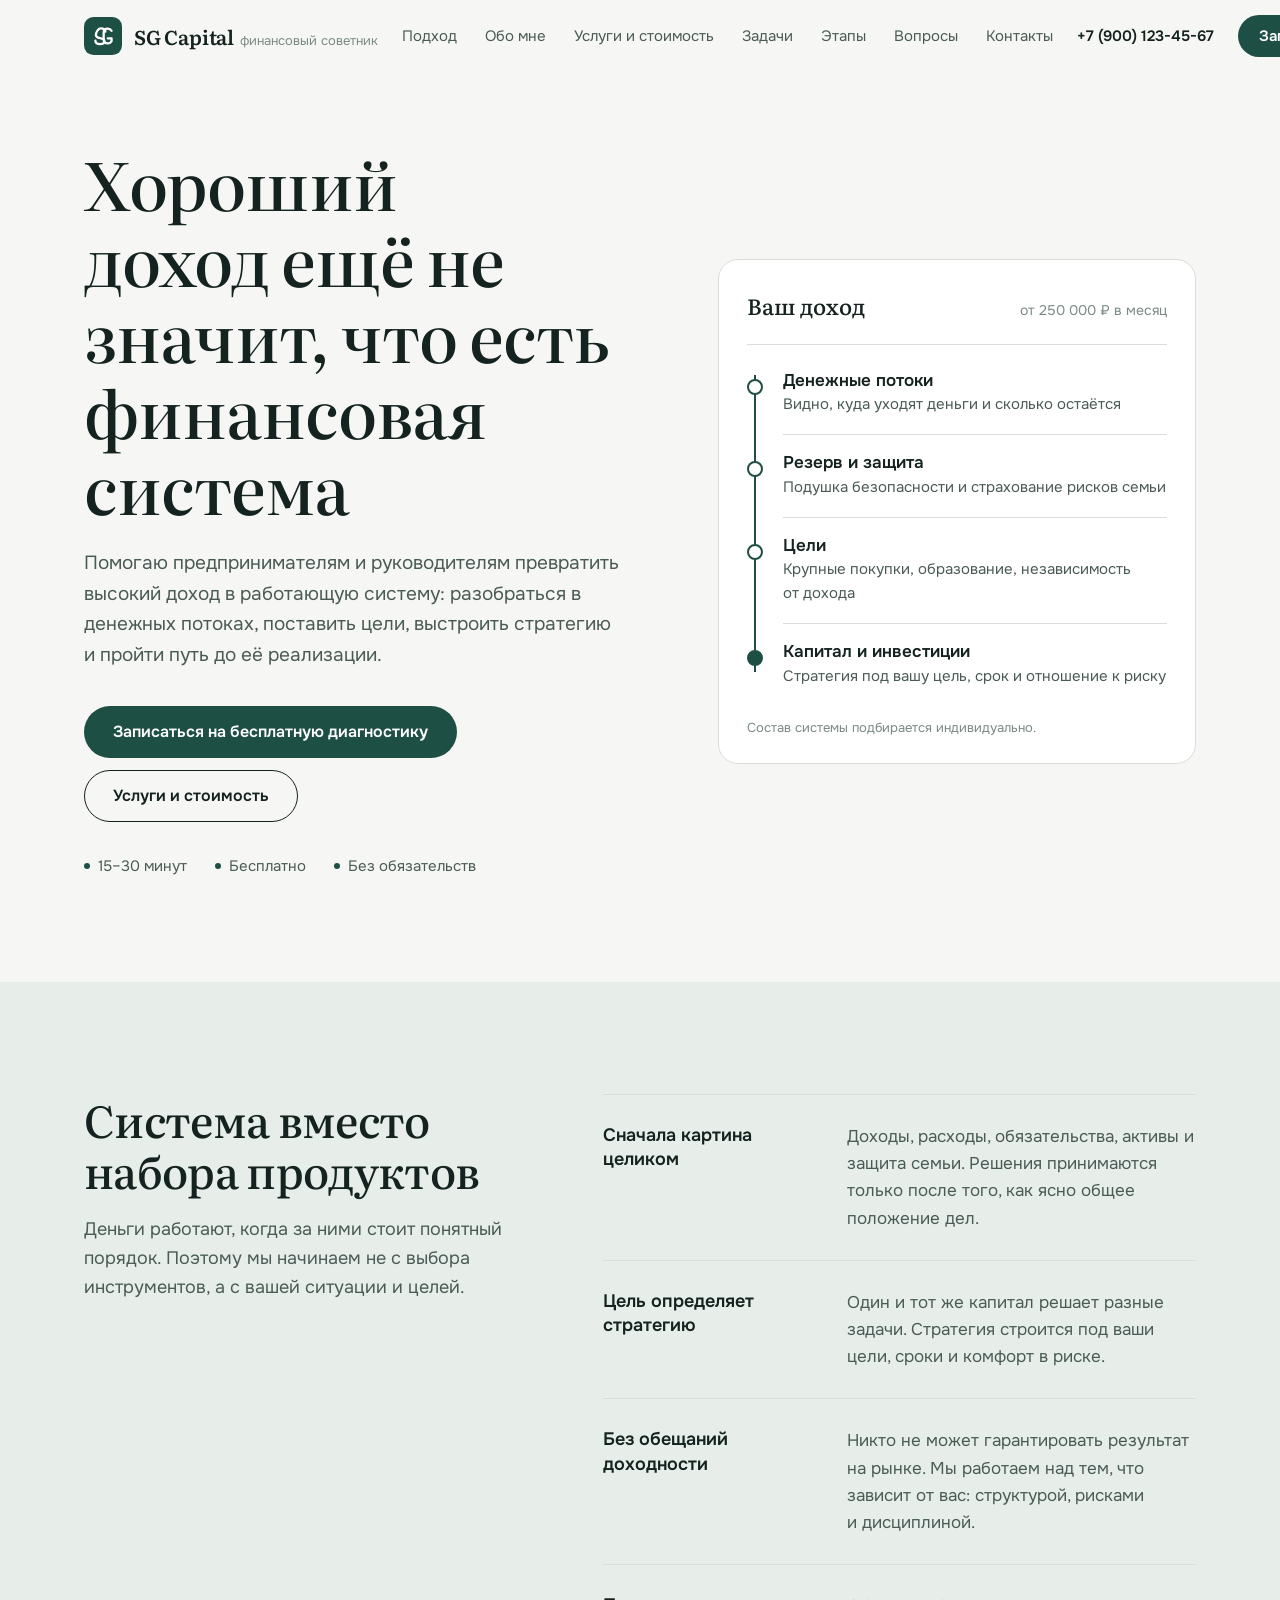
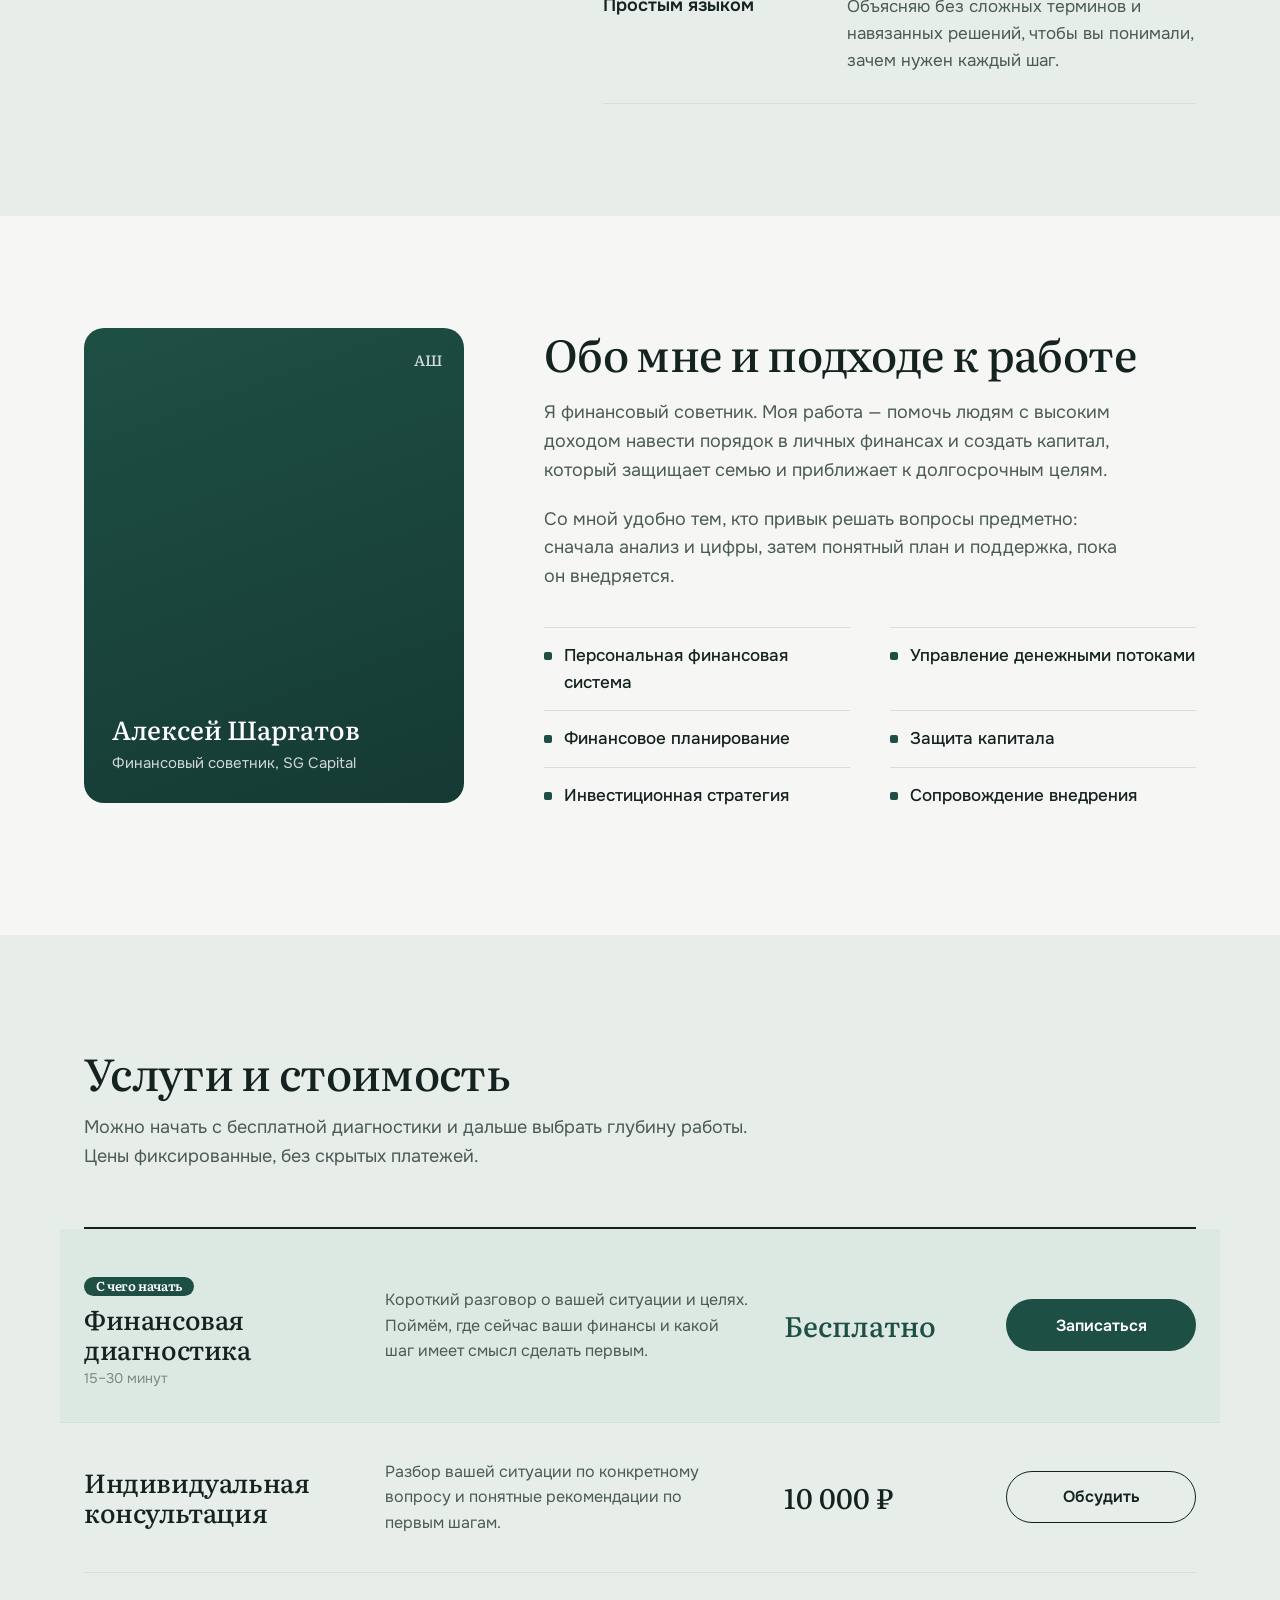
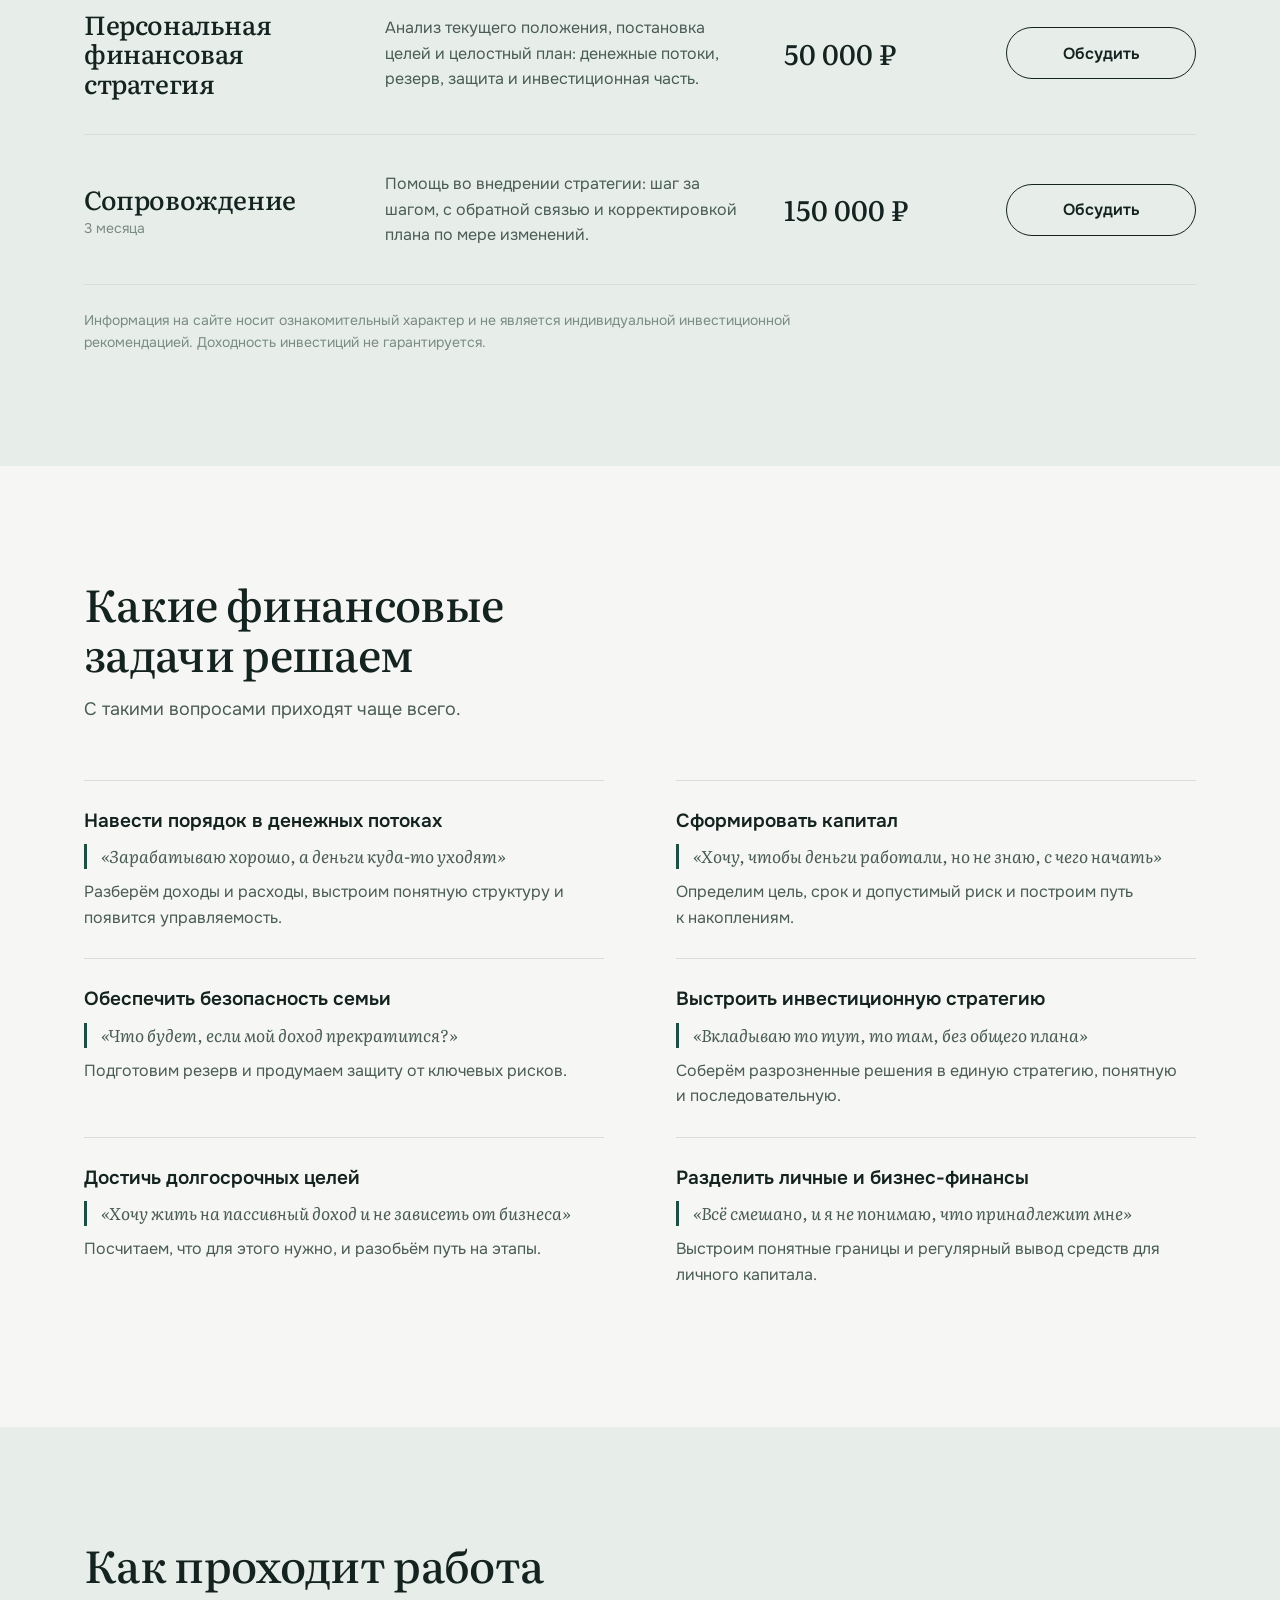
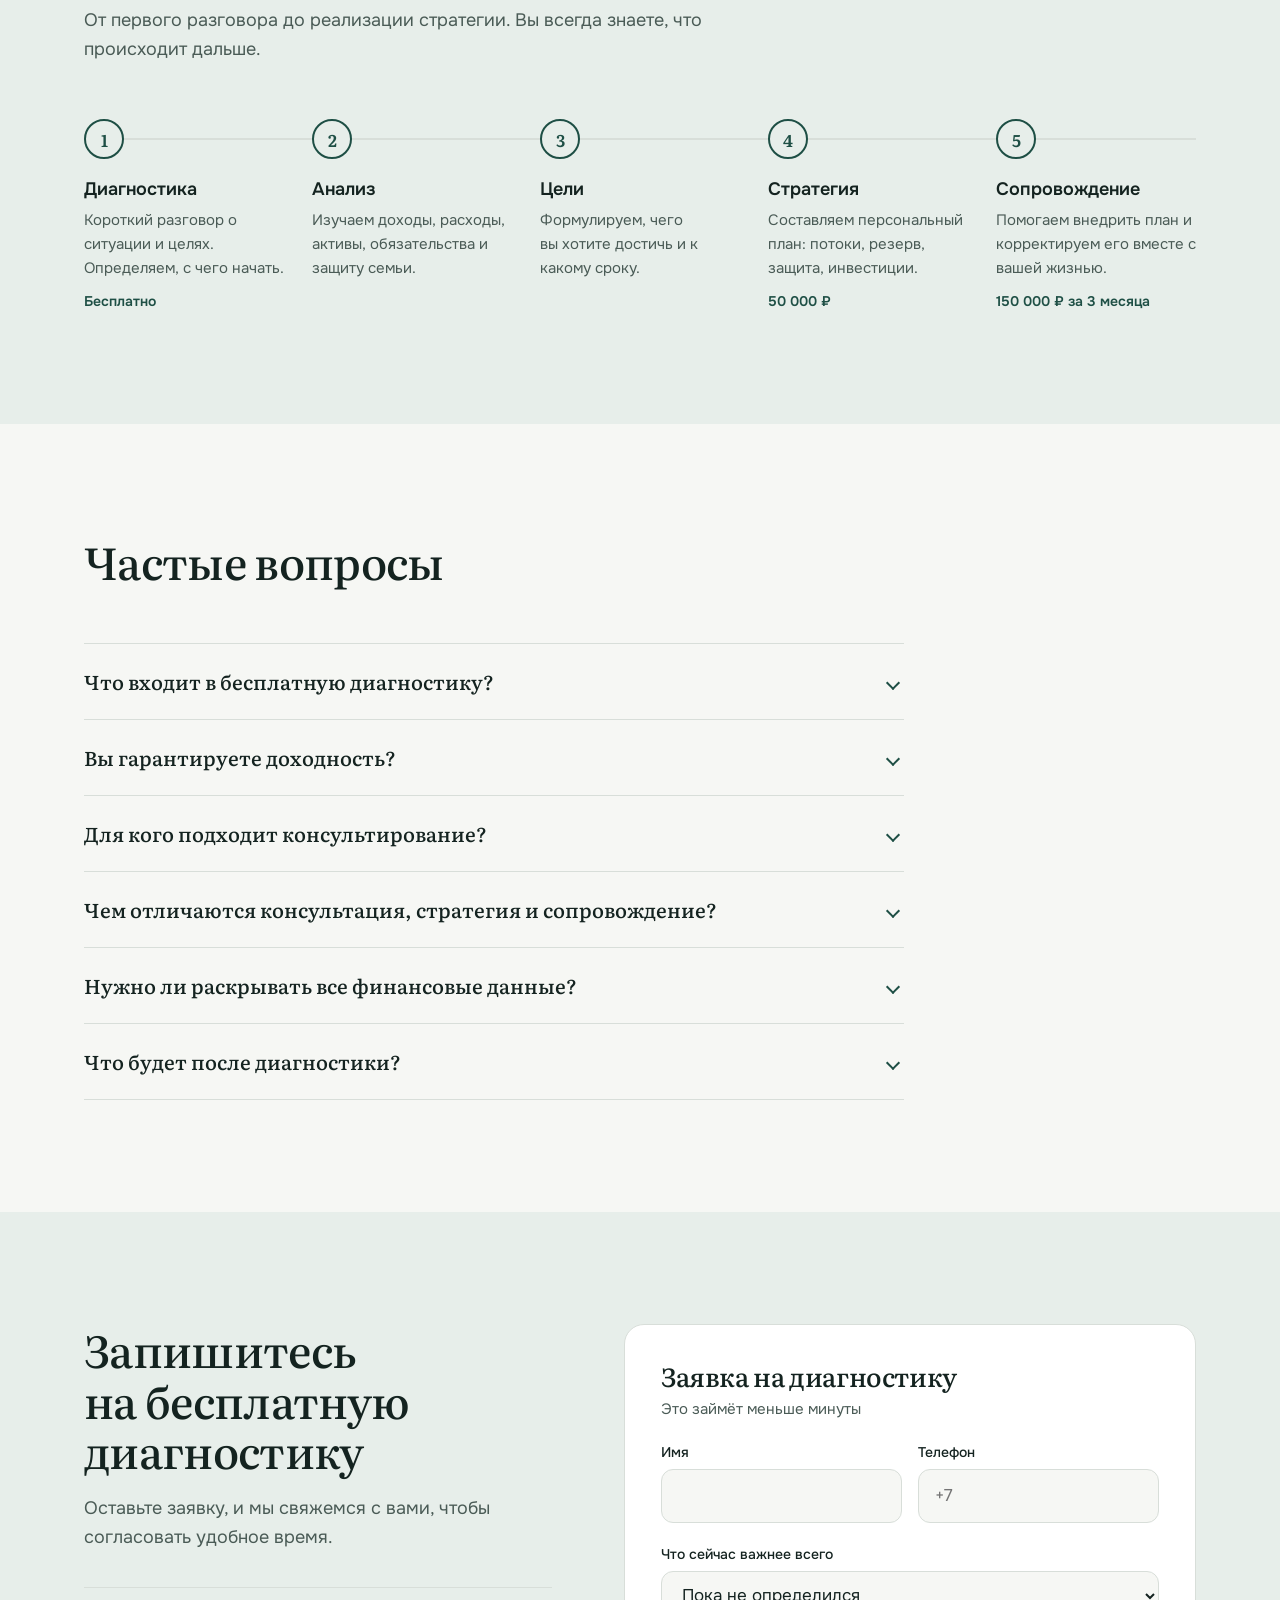
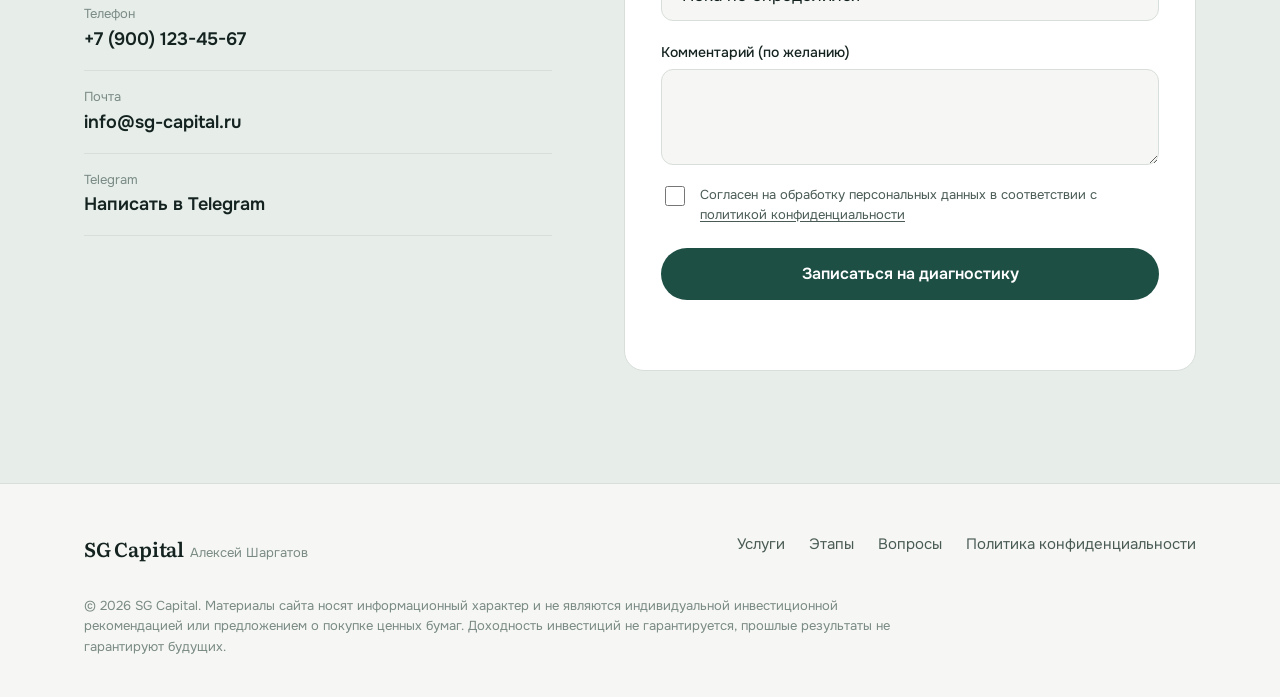
==== index.html @ 1134ca6b "init: landing for SG Capital" ====
<!DOCTYPE html>
<html lang="ru">
<head>
<meta charset="UTF-8">
<meta name="viewport" content="width=device-width, initial-scale=1.0">
<title>Финансовый советник Алексей Шаргатов — SG Capital: личная финансовая система и стратегия</title>
<meta name="description" content="Персональное финансовое консультирование для предпринимателей и руководителей: финансовое планирование, управление денежными потоками, защита и формирование капитала. Бесплатная диагностика 15–30 минут.">
<link rel="canonical" href="https://murzzsite.github.io/sg-capital/">
<meta name="theme-color" content="#F6F7F4">
<meta property="og:type" content="website">
<meta property="og:locale" content="ru_RU">
<meta property="og:title" content="SG Capital — персональное финансовое консультирование">
<meta property="og:description" content="Превращаем высокий доход в работающую финансовую систему: анализ, цели, персональная стратегия и сопровождение.">
<meta property="og:url" content="https://murzzsite.github.io/sg-capital/">
<link rel="icon" href="data:image/svg+xml,%3Csvg xmlns='http://www.w3.org/2000/svg' viewBox='0 0 40 40'%3E%3Crect width='40' height='40' rx='10' fill='%231E4F45'/%3E%3Cpath d='M12 25c0 2 2 3.5 5 3.5s4.5-1.2 4.5-3-1.8-2.6-4.5-3.2-4.5-1.4-4.5-3.4S14.5 12 17.500 12 22.500 13.500 22.500 15.500' fill='none' stroke='%23fff' stroke-width='2.400' stroke-linecap='round'/%3E%3Cpath d='M29 14.500c-.8-1.500-2.200-2.300-4-2.300-2.700 0-4.300 2-4.300 4.600v6.400c0 2.600 1.600 4.600 4.300 4.600 1.800 0 3.200-.8 4-2.300v-3h-4' fill='none' stroke='%23fff' stroke-width='2.400' stroke-linecap='round' stroke-linejoin='round'/%3E%3C/svg%3E">
<!-- Верификация поисковиков (вставить после получения кодов):
<meta name="yandex-verification" content="КОД">
<meta name="google-site-verification" content="КОД">
-->
<link rel="preconnect" href="https://fonts.googleapis.com">
<link rel="preconnect" href="https://fonts.gstatic.com" crossorigin>
<link href="https://fonts.googleapis.com/css2?family=Literata:ital,opsz,wght@0,7..72,400;0,7..72,500;0,7..72,600;1,7..72,400&family=Onest:wght@400;500;600&display=swap" rel="stylesheet">
<link rel="stylesheet" href="styles.css">

<script type="application/ld+json">
{
  "@context": "https://schema.org",
  "@type": "ProfessionalService",
  "name": "SG Capital",
  "description": "Персональное финансовое консультирование: финансовое планирование, управление денежными потоками, защита и формирование капитала.",
  "url": "https://murzzsite.github.io/sg-capital/",
  "areaServed": "RU",
  "founder": { "@type": "Person", "name": "Алексей Шаргатов", "jobTitle": "Финансовый советник" },
  "makesOffer": [
    { "@type": "Offer", "name": "Бесплатная финансовая диагностика", "price": "0", "priceCurrency": "RUB" },
    { "@type": "Offer", "name": "Индивидуальная консультация", "price": "10000", "priceCurrency": "RUB" },
    { "@type": "Offer", "name": "Персональная финансовая стратегия", "price": "50000", "priceCurrency": "RUB" },
    { "@type": "Offer", "name": "Сопровождение на 3 месяца", "price": "150000", "priceCurrency": "RUB" }
  ]
}
</script>
<script type="application/ld+json">
{
  "@context": "https://schema.org",
  "@type": "FAQPage",
  "mainEntity": [
    { "@type": "Question", "name": "Что входит в бесплатную диагностику?", "acceptedAnswer": { "@type": "Answer", "text": "Короткий разговор на 15–30 минут: мы смотрим, как устроены ваши доходы, расходы и цели, и определяем, с чего стоит начать. Это ни к чему не обязывает." } },
    { "@type": "Question", "name": "Вы гарантируете доходность?", "acceptedAnswer": { "@type": "Answer", "text": "Нет. Никто не вправе гарантировать доходность инвестиций. Мы работаем над структурой, рисками и дисциплиной, а решения о вложениях вы принимаете сами." } },
    { "@type": "Question", "name": "Для кого подходит консультирование?", "acceptedAnswer": { "@type": "Answer", "text": "Для предпринимателей, руководителей и специалистов с доходом от 250 000 рублей в месяц, которые хотят систематизировать финансы и сформировать капитал." } },
    { "@type": "Question", "name": "Чем отличаются консультация, стратегия и сопровождение?", "acceptedAnswer": { "@type": "Answer", "text": "Консультация (10 000 ₽) разбирает вашу ситуацию и даёт первые шаги. Стратегия (50 000 ₽) — это целостный персональный план. Сопровождение на 3 месяца (150 000 ₽) помогает внедрить план и корректировать его." } },
    { "@type": "Question", "name": "Нужно ли раскрывать все финансовые данные?", "acceptedAnswer": { "@type": "Answer", "text": "На диагностике достаточно общей картины. Подробные цифры понадобятся при работе над стратегией, и вы сами решаете, чем делиться." } },
    { "@type": "Question", "name": "Что будет после диагностики?", "acceptedAnswer": { "@type": "Answer", "text": "Вы получите понимание, где сейчас ваши финансы и что имеет смысл делать дальше. Если вам нужна более глубокая работа, предложим подходящий формат: консультацию, стратегию или сопровождение." } }
  ]
}
</script>

<!-- АНАЛИТИКА: подключить после получения ID счётчиков.
Яндекс Метрика: вставить код счётчика сюда и задать window.YM_ID = <номер счётчика>; цель «lead_form».
Google Analytics (GA4): вставить gtag.js с идентификатором G-XXXXXXX.
-->
</head>
<body>

<header class="header" id="header">
  <div class="wrap header__inner">
    <a href="#top" class="logo" aria-label="SG Capital — на главную">
      <svg class="logo__mark" viewBox="0 0 40 40" aria-hidden="true">
        <rect width="40" height="40" rx="10" fill="#1E4F45"/>
        <path d="M12 25c0 2 2 3.500 5 3.500s4.500-1.200 4.500-3-1.800-2.600-4.500-3.200-4.500-1.400-4.500-3.400S14.500 12 17.500 12 22.500 13.500 22.500 15.500" fill="none" stroke="#fff" stroke-width="2.400" stroke-linecap="round"/>
        <path d="M29 14.500c-.8-1.500-2.200-2.300-4-2.300-2.700 0-4.300 2-4.300 4.600v6.400c0 2.600 1.600 4.600 4.300 4.600 1.800 0 3.200-.8 4-2.300v-3h-4" fill="none" stroke="#fff" stroke-width="2.400" stroke-linecap="round" stroke-linejoin="round"/>
      </svg>
      <span class="logo__text">SG Capital<small>финансовый советник</small></span>
    </a>
    <nav class="nav" id="nav" aria-label="Основная навигация">
      <a href="#approach">Подход</a>
      <a href="#about">Обо мне</a>
      <a href="#services">Услуги и стоимость</a>
      <a href="#tasks">Задачи</a>
      <a href="#process">Этапы</a>
      <a href="#faq">Вопросы</a>
      <a href="#contact">Контакты</a>
    </nav>
    <a href="tel:+79001234567" class="header__phone">+7 (900) 123-45-67</a>
    <a href="#contact" class="btn btn--primary btn--sm">Записаться</a>
    <button class="burger" id="burger" aria-label="Открыть меню" aria-expanded="false" aria-controls="nav"><span></span></button>
  </div>
</header>

<main id="top">

<!-- HERO -->
<section class="hero">
  <div class="wrap hero__grid">
    <div>
      <h1>Хороший доход ещё не значит, что есть финансовая система</h1>
      <p class="hero__lead">Помогаю предпринимателям и руководителям превратить высокий доход в работающую систему: разобраться в денежных потоках, поставить цели, выстроить стратегию и пройти путь до её реализации.</p>
      <div class="hero__cta">
        <a href="#contact" class="btn btn--primary">Записаться на бесплатную диагностику</a>
        <a href="#services" class="btn btn--ghost">Услуги и стоимость</a>
      </div>
      <ul class="hero__facts">
        <li>15–30 минут</li>
        <li>Бесплатно</li>
        <li>Без обязательств</li>
      </ul>
    </div>

    <aside class="flow" aria-label="Схема персональной финансовой системы">
      <div class="flow__top"><strong>Ваш доход</strong><span>от 250 000 ₽ в месяц</span></div>
      <ol class="flow__list">
        <li class="flow__item"><h3>Денежные потоки</h3><p>Видно, куда уходят деньги и сколько остаётся</p></li>
        <li class="flow__item"><h3>Резерв и защита</h3><p>Подушка безопасности и страхование рисков семьи</p></li>
        <li class="flow__item"><h3>Цели</h3><p>Крупные покупки, образование, независимость от дохода</p></li>
        <li class="flow__item"><h3>Капитал и инвестиции</h3><p>Стратегия под вашу цель, срок и отношение к риску</p></li>
      </ol>
      <p class="flow__note">Состав системы подбирается индивидуально.</p>
    </aside>
  </div>
</section>

<!-- APPROACH -->
<section class="section section--tint" id="approach">
  <div class="wrap principles">
    <div class="principles__lead">
      <h2>Система вместо набора продуктов</h2>
      <p>Деньги работают, когда за ними стоит понятный порядок. Поэтому мы начинаем не с выбора инструментов, а с вашей ситуации и целей.</p>
    </div>
    <ul class="rules">
      <li><h3>Сначала картина целиком</h3><p>Доходы, расходы, обязательства, активы и защита семьи. Решения принимаются только после того, как ясно общее положение дел.</p></li>
      <li><h3>Цель определяет стратегию</h3><p>Один и тот же капитал решает разные задачи. Стратегия строится под ваши цели, сроки и комфорт в риске.</p></li>
      <li><h3>Без обещаний доходности</h3><p>Никто не может гарантировать результат на рынке. Мы работаем над тем, что зависит от вас: структурой, рисками и дисциплиной.</p></li>
      <li><h3>Простым языком</h3><p>Объясняю без сложных терминов и навязанных решений, чтобы вы понимали, зачем нужен каждый шаг.</p></li>
    </ul>
  </div>
</section>

<!-- ABOUT -->
<section class="section" id="about">
  <div class="wrap about">
    <div class="portrait" role="img" aria-label="Алексей Шаргатов, финансовый советник">
      <span class="portrait__mono" aria-hidden="true">АШ</span>
      <strong>Алексей Шаргатов</strong>
      <span>Финансовый советник, SG Capital</span>
    </div>
    <div class="about__body">
      <h2>Обо мне и подходе к работе</h2>
      <p>Я финансовый советник. Моя работа — помочь людям с высоким доходом навести порядок в личных финансах и создать капитал, который защищает семью и приближает к долгосрочным целям.</p>
      <p>Со мной удобно тем, кто привык решать вопросы предметно: сначала анализ и цифры, затем понятный план и поддержка, пока он внедряется.</p>
      <ul class="about__areas">
        <li>Персональная финансовая система</li>
        <li>Управление денежными потоками</li>
        <li>Финансовое планирование</li>
        <li>Защита капитала</li>
        <li>Инвестиционная стратегия</li>
        <li>Сопровождение внедрения</li>
      </ul>
    </div>
  </div>
</section>

<!-- SERVICES -->
<section class="section section--tint" id="services">
  <div class="wrap">
    <div class="section__head">
      <h2>Услуги и стоимость</h2>
      <p>Можно начать с бесплатной диагностики и дальше выбрать глубину работы. Цены фиксированные, без скрытых платежей.</p>
    </div>
    <div class="price">
      <article class="price__row price__row--lead">
        <h3><span class="price__badge">С чего начать</span><br>Финансовая диагностика<small>15–30 минут</small></h3>
        <p>Короткий разговор о вашей ситуации и целях. Поймём, где сейчас ваши финансы и какой шаг имеет смысл сделать первым.</p>
        <div class="price__sum price__sum--free">Бесплатно</div>
        <a href="#contact" class="btn btn--primary">Записаться</a>
      </article>
      <article class="price__row">
        <h3>Индивидуальная консультация</h3>
        <p>Разбор вашей ситуации по конкретному вопросу и понятные рекомендации по первым шагам.</p>
        <div class="price__sum">10 000 ₽</div>
        <a href="#contact" class="btn btn--ghost">Обсудить</a>
      </article>
      <article class="price__row">
        <h3>Персональная финансовая стратегия</h3>
        <p>Анализ текущего положения, постановка целей и целостный план: денежные потоки, резерв, защита и инвестиционная часть.</p>
        <div class="price__sum">50 000 ₽</div>
        <a href="#contact" class="btn btn--ghost">Обсудить</a>
      </article>
      <article class="price__row">
        <h3>Сопровождение<small>3 месяца</small></h3>
        <p>Помощь во внедрении стратегии: шаг за шагом, с обратной связью и корректировкой плана по мере изменений.</p>
        <div class="price__sum">150 000 ₽</div>
        <a href="#contact" class="btn btn--ghost">Обсудить</a>
      </article>
    </div>
    <p class="price__note">Информация на сайте носит ознакомительный характер и не является индивидуальной инвестиционной рекомендацией. Доходность инвестиций не гарантируется.</p>
  </div>
</section>

<!-- TASKS -->
<section class="section" id="tasks">
  <div class="wrap">
    <div class="section__head">
      <h2>Какие финансовые задачи решаем</h2>
      <p>С такими вопросами приходят чаще всего.</p>
    </div>
    <div class="tasks">
      <article class="task">
        <h3>Навести порядок в денежных потоках</h3>
        <blockquote>«Зарабатываю хорошо, а деньги куда-то уходят»</blockquote>
        <p>Разберём доходы и расходы, выстроим понятную структуру и появится управляемость.</p>
      </article>
      <article class="task">
        <h3>Сформировать капитал</h3>
        <blockquote>«Хочу, чтобы деньги работали, но не знаю, с чего начать»</blockquote>
        <p>Определим цель, срок и допустимый риск и построим путь к накоплениям.</p>
      </article>
      <article class="task">
        <h3>Обеспечить безопасность семьи</h3>
        <blockquote>«Что будет, если мой доход прекратится?»</blockquote>
        <p>Подготовим резерв и продумаем защиту от ключевых рисков.</p>
      </article>
      <article class="task">
        <h3>Выстроить инвестиционную стратегию</h3>
        <blockquote>«Вкладываю то тут, то там, без общего плана»</blockquote>
        <p>Соберём разрозненные решения в единую стратегию, понятную и последовательную.</p>
      </article>
      <article class="task">
        <h3>Достичь долгосрочных целей</h3>
        <blockquote>«Хочу жить на пассивный доход и не зависеть от бизнеса»</blockquote>
        <p>Посчитаем, что для этого нужно, и разобьём путь на этапы.</p>
      </article>
      <article class="task">
        <h3>Разделить личные и бизнес-финансы</h3>
        <blockquote>«Всё смешано, и я не понимаю, что принадлежит мне»</blockquote>
        <p>Выстроим понятные границы и регулярный вывод средств для личного капитала.</p>
      </article>
    </div>
  </div>
</section>

<!-- PROCESS -->
<section class="section section--tint" id="process">
  <div class="wrap">
    <div class="section__head">
      <h2>Как проходит работа</h2>
      <p>От первого разговора до реализации стратегии. Вы всегда знаете, что происходит дальше.</p>
    </div>
    <ol class="steps">
      <li class="step"><h3>Диагностика</h3><p>Короткий разговор о ситуации и целях. Определяем, с чего начать.</p><em>Бесплатно</em></li>
      <li class="step"><h3>Анализ</h3><p>Изучаем доходы, расходы, активы, обязательства и защиту семьи.</p></li>
      <li class="step"><h3>Цели</h3><p>Формулируем, чего вы хотите достичь и к какому сроку.</p></li>
      <li class="step"><h3>Стратегия</h3><p>Составляем персональный план: потоки, резерв, защита, инвестиции.</p><em>50 000 ₽</em></li>
      <li class="step"><h3>Сопровождение</h3><p>Помогаем внедрить план и корректируем его вместе с вашей жизнью.</p><em>150 000 ₽ за 3 месяца</em></li>
    </ol>
  </div>
</section>

<!-- FAQ -->
<section class="section" id="faq">
  <div class="wrap">
    <div class="section__head"><h2>Частые вопросы</h2></div>
    <div class="faq">
      <details>
        <summary>Что входит в бесплатную диагностику?</summary>
        <p>Короткий разговор на 15–30 минут: мы смотрим, как устроены ваши доходы, расходы и цели, и определяем, с чего стоит начать. Это ни к чему не обязывает.</p>
      </details>
      <details>
        <summary>Вы гарантируете доходность?</summary>
        <p>Нет. Никто не вправе гарантировать доходность инвестиций. Мы работаем над структурой, рисками и дисциплиной, а решения о вложениях вы принимаете сами.</p>
      </details>
      <details>
        <summary>Для кого подходит консультирование?</summary>
        <p>Для предпринимателей, руководителей и специалистов с доходом от 250 000 рублей в месяц, которые хотят систематизировать финансы и сформировать капитал.</p>
      </details>
      <details>
        <summary>Чем отличаются консультация, стратегия и сопровождение?</summary>
        <p>Консультация (10 000 ₽) разбирает вашу ситуацию и даёт первые шаги. Стратегия (50 000 ₽) — целостный персональный план. Сопровождение на 3 месяца (150 000 ₽) помогает внедрить план и корректировать его.</p>
      </details>
      <details>
        <summary>Нужно ли раскрывать все финансовые данные?</summary>
        <p>На диагностике достаточно общей картины. Подробные цифры понадобятся при работе над стратегией, и вы сами решаете, чем делиться.</p>
      </details>
      <details>
        <summary>Что будет после диагностики?</summary>
        <p>Вы получите понимание, где сейчас ваши финансы и что имеет смысл делать дальше. Если вам нужна более глубокая работа, предложим подходящий формат: консультацию, стратегию или сопровождение.</p>
      </details>
    </div>
  </div>
</section>

<!-- CONTACT -->
<section class="section section--tint" id="contact">
  <div class="wrap contact">
    <div class="contact__info">
      <h2>Запишитесь на бесплатную диагностику</h2>
      <p>Оставьте заявку, и мы свяжемся с вами, чтобы согласовать удобное время.</p>
      <ul class="contact__list">
        <li><small>Телефон</small><a href="tel:+79001234567">+7 (900) 123-45-67</a></li>
        <li><small>Почта</small><a href="mailto:info@sg-capital.ru">info@sg-capital.ru</a></li>
        <li><small>Telegram</small><a href="https://t.me/" target="_blank" rel="noopener">Написать в Telegram</a></li>
      </ul>
    </div>

    <form class="form" id="leadForm" novalidate>
      <h3>Заявка на диагностику</h3>
      <p class="form__sub">Это займёт меньше минуты</p>
      <div class="field-row">
        <div class="field"><label for="f-name">Имя</label><input id="f-name" name="name" type="text" autocomplete="name" required></div>
        <div class="field"><label for="f-phone">Телефон</label><input id="f-phone" name="phone" type="tel" autocomplete="tel" inputmode="tel" placeholder="+7" required></div>
      </div>
      <div class="field">
        <label for="f-topic">Что сейчас важнее всего</label>
        <select id="f-topic" name="topic">
          <option value="Не определился">Пока не определился</option>
          <option value="Навести порядок в денежных потоках">Навести порядок в денежных потоках</option>
          <option value="Сформировать капитал">Сформировать капитал</option>
          <option value="Защита семьи и капитала">Защитить семью и капитал</option>
          <option value="Инвестиционная стратегия">Инвестиционная стратегия</option>
          <option value="Другое">Другое</option>
        </select>
      </div>
      <div class="field"><label for="f-comment">Комментарий (по желанию)</label><textarea id="f-comment" name="comment"></textarea></div>
      <input type="text" name="_gotcha" style="display:none" tabindex="-1" autocomplete="off">
      <label class="consent"><input type="checkbox" name="consent" required><span>Согласен на обработку персональных данных в соответствии с <a href="privacy.html">политикой конфиденциальности</a></span></label>
      <button type="submit" class="btn btn--primary">Записаться на диагностику</button>
      <p id="formStatus" role="status" aria-live="polite" style="margin-top:14px;font-size:14px;color:var(--soft);min-height:20px"></p>
    </form>
  </div>
</section>

</main>

<footer class="footer">
  <div class="wrap">
    <div class="footer__top">
      <a href="#top" class="logo"><span class="logo__text">SG Capital<small>Алексей Шаргатов</small></span></a>
      <nav class="footer__links" aria-label="Нижняя навигация">
        <a href="#services">Услуги</a>
        <a href="#process">Этапы</a>
        <a href="#faq">Вопросы</a>
        <a href="privacy.html">Политика конфиденциальности</a>
      </nav>
    </div>
    <p class="footer__legal">© <span id="year">2026</span> SG Capital. Материалы сайта носят информационный характер и не являются индивидуальной инвестиционной рекомендацией или предложением о покупке ценных бумаг. Доходность инвестиций не гарантируется, прошлые результаты не гарантируют будущих.</p>
  </div>
</footer>

<div class="cta-bar"><a href="#contact" class="btn btn--primary">Записаться на диагностику</a></div>

<script src="script.js"></script>
</body>
</html>
---- styles.css ----
:root {
  --paper: #F6F7F4;
  --card: #FFFFFF;
  --mist: #E7EEEA;
  --ink: #142320;
  --soft: #4A5B56;
  --faint: #7A8A85;
  --line: #D8DED9;
  --accent: #1E4F45;
  --accent-dark: #153A33;
  --accent-tint: #DCE9E3;
  --font-head: 'Literata', Georgia, serif;
  --font-body: 'Onest', system-ui, -apple-system, 'Segoe UI', sans-serif;
  --wrap: 1160px;
}

*, *::before, *::after { box-sizing: border-box; }
html { scroll-behavior: smooth; -webkit-text-size-adjust: 100%; }
body {
  margin: 0;
  background: var(--paper);
  color: var(--ink);
  font-family: var(--font-body);
  font-size: 17px;
  line-height: 1.6;
  -webkit-font-smoothing: antialiased;
}
img, svg { display: block; max-width: 100%; }
a { color: inherit; text-decoration: none; }
ul, ol { margin: 0; padding: 0; list-style: none; }
h1, h2, h3, h4, p { margin: 0; }
h1, h2, h3 { font-family: var(--font-head); font-weight: 500; letter-spacing: -0.015em; line-height: 1.15; text-wrap: balance; }
p { text-wrap: pretty; }
button, input, select, textarea { font: inherit; color: inherit; }

:focus-visible { outline: 3px solid var(--accent); outline-offset: 3px; border-radius: 4px; }

.wrap { max-width: var(--wrap); margin: 0 auto; padding: 0 24px; }
.section { padding: 112px 0; }
.section--tint { background: var(--mist); }
.section__head { max-width: 680px; margin-bottom: 56px; }
.section__head h2 { font-size: clamp(30px, 4vw, 44px); }
.section__head p { margin-top: 16px; color: var(--soft); font-size: 18px; }

/* ---------- Buttons ---------- */
.btn {
  display: inline-flex; align-items: center; justify-content: center; gap: 8px;
  min-height: 52px; padding: 0 28px;
  border-radius: 999px; border: 1.5px solid transparent;
  font-weight: 600; font-size: 16px; cursor: pointer; white-space: nowrap;
  transition: background .2s, color .2s, border-color .2s, transform .2s;
}
.btn--primary { background: var(--accent); color: #fff; }
.btn--primary:hover { background: var(--accent-dark); }
.btn--ghost { border-color: var(--ink); color: var(--ink); background: transparent; }
.btn--ghost:hover { background: var(--ink); color: #fff; }
.btn--sm { min-height: 42px; padding: 0 20px; font-size: 15px; }
.btn:active { transform: translateY(1px); }

/* ---------- Header ---------- */
.header {
  position: sticky; top: 0; z-index: 50;
  background: rgba(246, 247, 244, .92);
  backdrop-filter: blur(10px);
  border-bottom: 1px solid transparent;
  transition: border-color .2s;
}
.header.scrolled { border-bottom-color: var(--line); }
.header__inner { display: flex; align-items: center; gap: 24px; min-width: 0; height: 72px; }
.logo { display: flex; align-items: center; gap: 12px; flex-shrink: 0; }
.logo__mark { width: 38px; height: 38px; }
.logo__text { font-family: var(--font-head); font-weight: 600; font-size: 20px; letter-spacing: -0.01em; }
.logo__text small { font-family: var(--font-body); font-weight: 400; font-size: 13px; color: var(--faint); margin-left: 6px; letter-spacing: 0; }
.nav { display: flex; gap: 28px; margin-left: auto; }
.nav a { white-space: nowrap; font-size: 15px; color: var(--soft); transition: color .2s; }
.nav a:hover { color: var(--accent); }
.header__phone { white-space: nowrap; font-weight: 600; font-size: 15px; }
.burger { display: none; width: 44px; height: 44px; border: 0; background: none; cursor: pointer; margin-left: auto; position: relative; }
.burger span, .burger::before, .burger::after {
  content: ''; position: absolute; left: 11px; right: 11px; height: 2px; background: var(--ink); transition: transform .25s, opacity .2s;
}
.burger::before { top: 15px; } .burger span { top: 21px; } .burger::after { top: 27px; }
.burger.is-open::before { transform: translateY(6px) rotate(45deg); }
.burger.is-open span { opacity: 0; }
.burger.is-open::after { transform: translateY(-6px) rotate(-45deg); }

/* ---------- Hero ---------- */
.hero { padding: 72px 0 104px; }
.hero__grid { display: grid; grid-template-columns: 1.08fr .92fr; gap: 72px; align-items: center; }
.hero h1 { font-size: clamp(38px, 5.4vw, 66px); font-weight: 500; }
.hero__lead { margin-top: 24px; max-width: 540px; font-size: 19px; color: var(--soft); }
.hero__cta { display: flex; flex-wrap: wrap; gap: 12px; margin-top: 36px; }
.hero__facts { display: flex; flex-wrap: wrap; gap: 8px 28px; margin-top: 32px; font-size: 15px; color: var(--soft); }
.hero__facts li { display: flex; align-items: center; gap: 8px; }
.hero__facts li::before { content: ''; width: 6px; height: 6px; border-radius: 50%; background: var(--accent); }

/* Flow scheme */
.flow { background: var(--card); border: 1px solid var(--line); border-radius: 20px; padding: 28px 28px 24px; }
.flow__top {
  display: flex; align-items: baseline; justify-content: space-between; gap: 12px;
  padding-bottom: 20px; border-bottom: 1px solid var(--line);
}
.flow__top strong { font-family: var(--font-head); font-weight: 500; font-size: 22px; }
.flow__top span { font-size: 14px; color: var(--faint); }
.flow__list { position: relative; margin-top: 8px; padding-left: 36px; }
.flow__list::before {
  content: ''; position: absolute; left: 7px; top: 22px; bottom: 34px; width: 2px;
  background: var(--accent); transform-origin: top; transform: scaleY(0);
  animation: rail 1.4s .3s cubic-bezier(.6, 0, .2, 1) forwards;
}
.flow__item { position: relative; padding: 18px 0; border-bottom: 1px solid var(--line); opacity: 0; animation: itemIn .6s forwards; }
.flow__item:last-child { border-bottom: 0; }
.flow__item::before {
  content: ''; position: absolute; left: -36px; top: 26px; width: 16px; height: 16px;
  border-radius: 50%; background: var(--card); border: 2px solid var(--accent);
}
.flow__item:nth-child(1) { animation-delay: .45s; }
.flow__item:nth-child(2) { animation-delay: .75s; }
.flow__item:nth-child(3) { animation-delay: 1.05s; }
.flow__item:nth-child(4) { animation-delay: 1.35s; }
.flow__item:nth-child(4)::before { background: var(--accent); }
.flow__item h3 { font-family: var(--font-body); font-weight: 600; font-size: 17px; letter-spacing: 0; }
.flow__item p { font-size: 15px; color: var(--soft); margin-top: 2px; }
.flow__note { margin-top: 12px; font-size: 13px; color: var(--faint); }
@keyframes rail { to { transform: scaleY(1); } }
@keyframes itemIn { from { opacity: 0; transform: translateY(8px); } to { opacity: 1; transform: none; } }

/* ---------- Principles ---------- */
.principles { display: grid; grid-template-columns: .85fr 1.15fr; gap: 80px; }
.principles__lead h2 { font-size: clamp(30px, 4vw, 44px); }
.principles__lead p { margin-top: 20px; color: var(--soft); font-size: 18px; max-width: 420px; }
.rules li { padding: 28px 0; border-top: 1px solid var(--line); display: grid; grid-template-columns: 220px 1fr; gap: 24px; }
.rules li:last-child { border-bottom: 1px solid var(--line); }
.rules h3 { font-family: var(--font-body); font-weight: 600; font-size: 18px; letter-spacing: 0; line-height: 1.35; }
.rules p { color: var(--soft); }

/* ---------- About ---------- */
.about { display: grid; grid-template-columns: 380px 1fr; gap: 80px; align-items: start; }
.portrait {
  position: relative; aspect-ratio: 4 / 5; border-radius: 20px;
  background: linear-gradient(160deg, var(--accent) 0%, var(--accent-dark) 100%);
  color: #fff; display: flex; flex-direction: column; justify-content: flex-end; padding: 28px; overflow: hidden;
}
.portrait__mono { position: absolute; top: 18px; right: 22px; font-family: var(--font-head); font-size: 150px; line-height: 1; font-weight: 500; opacity: .13; letter-spacing: -0.04em; }
.portrait strong { font-family: var(--font-head); font-weight: 500; font-size: 26px; line-height: 1.2; }
.portrait span { margin-top: 6px; opacity: .8; font-size: 15px; }
.about__body h2 { font-size: clamp(30px, 4vw, 44px); }
.about__body > p { margin-top: 20px; color: var(--soft); font-size: 18px; max-width: 620px; }
.about__areas { margin-top: 36px; display: grid; grid-template-columns: 1fr 1fr; gap: 0 40px; }
.about__areas li { padding: 14px 0; border-top: 1px solid var(--line); font-weight: 500; display: flex; gap: 12px; }
.about__areas li::before { content: ''; flex: none; width: 8px; height: 8px; margin-top: 10px; border-radius: 2px; background: var(--accent); }

/* ---------- Services (price list) ---------- */
.price { border-top: 2px solid var(--ink); }
.price__row {
  display: grid; grid-template-columns: 1.1fr 1.5fr 190px 190px; gap: 32px; align-items: center;
  padding: 36px 0; border-bottom: 1px solid var(--line);
}
.price__row h3 { font-size: 26px; }
.price__row h3 small { display: block; margin-top: 6px; font-family: var(--font-body); font-size: 14px; font-weight: 400; color: var(--faint); letter-spacing: 0; }
.price__row p { color: var(--soft); font-size: 16px; }
.price__sum { font-family: var(--font-head); font-size: 28px; font-weight: 500; white-space: nowrap; }
.price__sum--free { color: var(--accent); }
.price__row--lead { background: var(--accent-tint); margin: 0 -24px; padding-left: 24px; padding-right: 24px; border-radius: 0; }
.price__badge { display: inline-block; margin-bottom: 8px; padding: 2px 12px; border-radius: 999px; background: var(--accent); color: #fff; font-size: 13px; font-weight: 600; }
.price__note { margin-top: 24px; font-size: 14px; color: var(--faint); max-width: 760px; }

/* ---------- Tasks ---------- */
.tasks { display: grid; grid-template-columns: 1fr 1fr; gap: 0 72px; }
.task { padding: 28px 0; border-top: 1px solid var(--line); }
.task h3 { font-family: var(--font-body); font-weight: 600; font-size: 19px; letter-spacing: 0; line-height: 1.35; }
.task blockquote { margin: 10px 0 0; padding-left: 14px; border-left: 3px solid var(--accent); font-family: var(--font-head); font-style: italic; color: var(--soft); font-size: 17px; line-height: 1.45; }
.task p { margin-top: 10px; color: var(--soft); font-size: 16px; }

/* ---------- Steps ---------- */
.steps { position: relative; display: grid; grid-template-columns: repeat(5, 1fr); gap: 28px; counter-reset: s; }
.steps::before { content: ''; position: absolute; left: 0; right: 0; top: 19px; height: 2px; background: var(--line); }
.step { position: relative; counter-increment: s; }
.step::before {
  content: counter(s); position: relative; z-index: 1;
  display: flex; align-items: center; justify-content: center;
  width: 40px; height: 40px; border-radius: 50%;
  background: var(--paper); border: 2px solid var(--accent); color: var(--accent);
  font-family: var(--font-head); font-weight: 600; margin-bottom: 20px;
}
.section--tint .step::before { background: var(--mist); }
.step h3 { font-family: var(--font-body); font-weight: 600; font-size: 18px; letter-spacing: 0; }
.step p { margin-top: 8px; font-size: 15px; color: var(--soft); }
.step em { display: block; margin-top: 10px; font-style: normal; font-size: 14px; font-weight: 600; color: var(--accent); }

/* ---------- FAQ ---------- */
.faq { max-width: 820px; border-top: 1px solid var(--line); }
.faq details { border-bottom: 1px solid var(--line); }
.faq summary {
  list-style: none; cursor: pointer; padding: 24px 48px 24px 0; position: relative;
  font-family: var(--font-head); font-weight: 500; font-size: 20px; line-height: 1.35;
}
.faq summary::-webkit-details-marker { display: none; }
.faq summary::after {
  content: ''; position: absolute; right: 6px; top: 34px; width: 10px; height: 10px;
  border-right: 2px solid var(--accent); border-bottom: 2px solid var(--accent);
  transform: rotate(45deg); transition: transform .25s;
}
.faq details[open] summary::after { transform: rotate(-135deg); top: 38px; }
.faq details p { padding: 0 48px 26px 0; color: var(--soft); }

/* ---------- Contact ---------- */
.contact { display: grid; grid-template-columns: .9fr 1.1fr; gap: 72px; align-items: start; }
.contact__info h2 { font-size: clamp(30px, 4vw, 44px); }
.contact__info > p { margin-top: 18px; color: var(--soft); font-size: 18px; }
.contact__list { margin-top: 36px; }
.contact__list li { display: flex; flex-direction: column; padding: 16px 0; border-top: 1px solid var(--line); }
.contact__list li:last-child { border-bottom: 1px solid var(--line); }
.contact__list small { font-size: 13px; color: var(--faint); }
.contact__list a, .contact__list span { font-weight: 600; font-size: 18px; }
.contact__list a:hover { color: var(--accent); }

.form { background: var(--card); border: 1px solid var(--line); border-radius: 20px; padding: 36px; }
.form h3 { font-size: 26px; }
.form__sub { margin-top: 6px; color: var(--soft); font-size: 15px; }
.field { margin-top: 20px; display: flex; flex-direction: column; gap: 6px; }
.field label { font-size: 14px; font-weight: 500; }
.field input, .field select, .field textarea {
  width: 100%; min-height: 50px; padding: 12px 16px;
  background: var(--paper); border: 1.5px solid var(--line); border-radius: 12px;
  transition: border-color .2s, background .2s;
}
.field textarea { min-height: 96px; resize: vertical; }
.field input:focus, .field select:focus, .field textarea:focus { outline: none; border-color: var(--accent); background: #fff; }
.field-row { display: grid; grid-template-columns: 1fr 1fr; gap: 16px; }
.consent { margin-top: 20px; display: flex; gap: 12px; align-items: flex-start; font-size: 13px; color: var(--soft); line-height: 1.5; }
.consent input { flex: none; width: 20px; height: 20px; margin-top: 1px; accent-color: var(--accent); }
.consent a { text-decoration: underline; text-underline-offset: 2px; }
.form .btn { width: 100%; margin-top: 24px; }

/* ---------- Footer ---------- */
.footer { border-top: 1px solid var(--line); padding: 48px 0 40px; }
.footer__top { display: flex; justify-content: space-between; gap: 32px; flex-wrap: wrap; }
.footer__links { display: flex; gap: 24px; flex-wrap: wrap; font-size: 15px; color: var(--soft); }
.footer__links a:hover { color: var(--accent); }
.footer__legal { margin-top: 32px; font-size: 13px; color: var(--faint); max-width: 820px; line-height: 1.55; }

.cta-bar { display: none; }

/* ---------- Breakpoints ---------- */
@media (max-width: 1180px) {
  .nav { gap: 20px; }
  .nav a { font-size: 14px; }
}
@media (max-width: 1100px) {
  .nav {
    display: none; position: absolute; top: 72px; left: 0; right: 0; margin: 0;
    flex-direction: column; gap: 0; background: var(--paper); border-bottom: 1px solid var(--line); padding: 8px 24px 20px;
  }
  .nav.is-open { display: flex; }
  .nav a { padding: 14px 0; font-size: 17px; border-bottom: 1px solid var(--line); }
  .burger { display: block; }
  .header__phone { display: none; }
  .header .btn { display: none; }
}
@media (max-width: 900px) {
  .section { padding: 80px 0; }
  .hero { padding: 40px 0 72px; }
  .hero__grid, .principles, .about, .contact { grid-template-columns: 1fr; gap: 48px; }
  .about { gap: 40px; }
  .portrait { aspect-ratio: 16 / 11; max-width: 520px; }
  .price__row { grid-template-columns: 1fr auto; gap: 12px 24px; }
  .price__row > p { grid-column: 1 / -1; order: 3; }
  .price__row > .btn { grid-column: 1 / -1; order: 4; justify-self: start; }
  .price__row--lead { margin: 0 -16px; padding-left: 16px; padding-right: 16px; }
  .tasks { grid-template-columns: 1fr; }
  .steps { grid-template-columns: 1fr; gap: 0; }
  .steps::before { left: 19px; right: auto; top: 20px; bottom: 20px; width: 2px; height: auto; }
  .step { padding: 0 0 28px 60px; }
  .step::before { position: absolute; left: 0; top: 0; margin: 0; }
  .rules li { grid-template-columns: 1fr; gap: 6px; }
  .cta-bar {
    display: block; position: fixed; left: 0; right: 0; bottom: 0; z-index: 40;
    padding: 10px 16px calc(10px + env(safe-area-inset-bottom)); background: rgba(246,247,244,.96);
    backdrop-filter: blur(10px); border-top: 1px solid var(--line);
  }
  .cta-bar .btn { width: 100%; }
  body { padding-bottom: 72px; }
}
@media (max-width: 560px) {
  body { font-size: 16px; }
  .wrap { padding: 0 16px; }
  .section__head { margin-bottom: 40px; }
  .flow { padding: 22px 20px 18px; }
  .about__areas { grid-template-columns: 1fr; }
  .field-row { grid-template-columns: 1fr; gap: 0; }
  .form { padding: 24px 20px; }
  .price__row h3 { font-size: 22px; }
  .price__sum { font-size: 24px; }
  .hero__cta .btn { width: 100%; }
  .faq summary { font-size: 18px; }
  .nav { padding-left: 16px; padding-right: 16px; }
}
@media (max-width: 380px) {
  .logo__text small { display: none; }
}
@media (prefers-reduced-motion: reduce) {
  html { scroll-behavior: auto; }
  .flow__list::before { animation: none; transform: none; }
  .flow__item { animation: none; opacity: 1; }
  * { transition: none !important; }
}
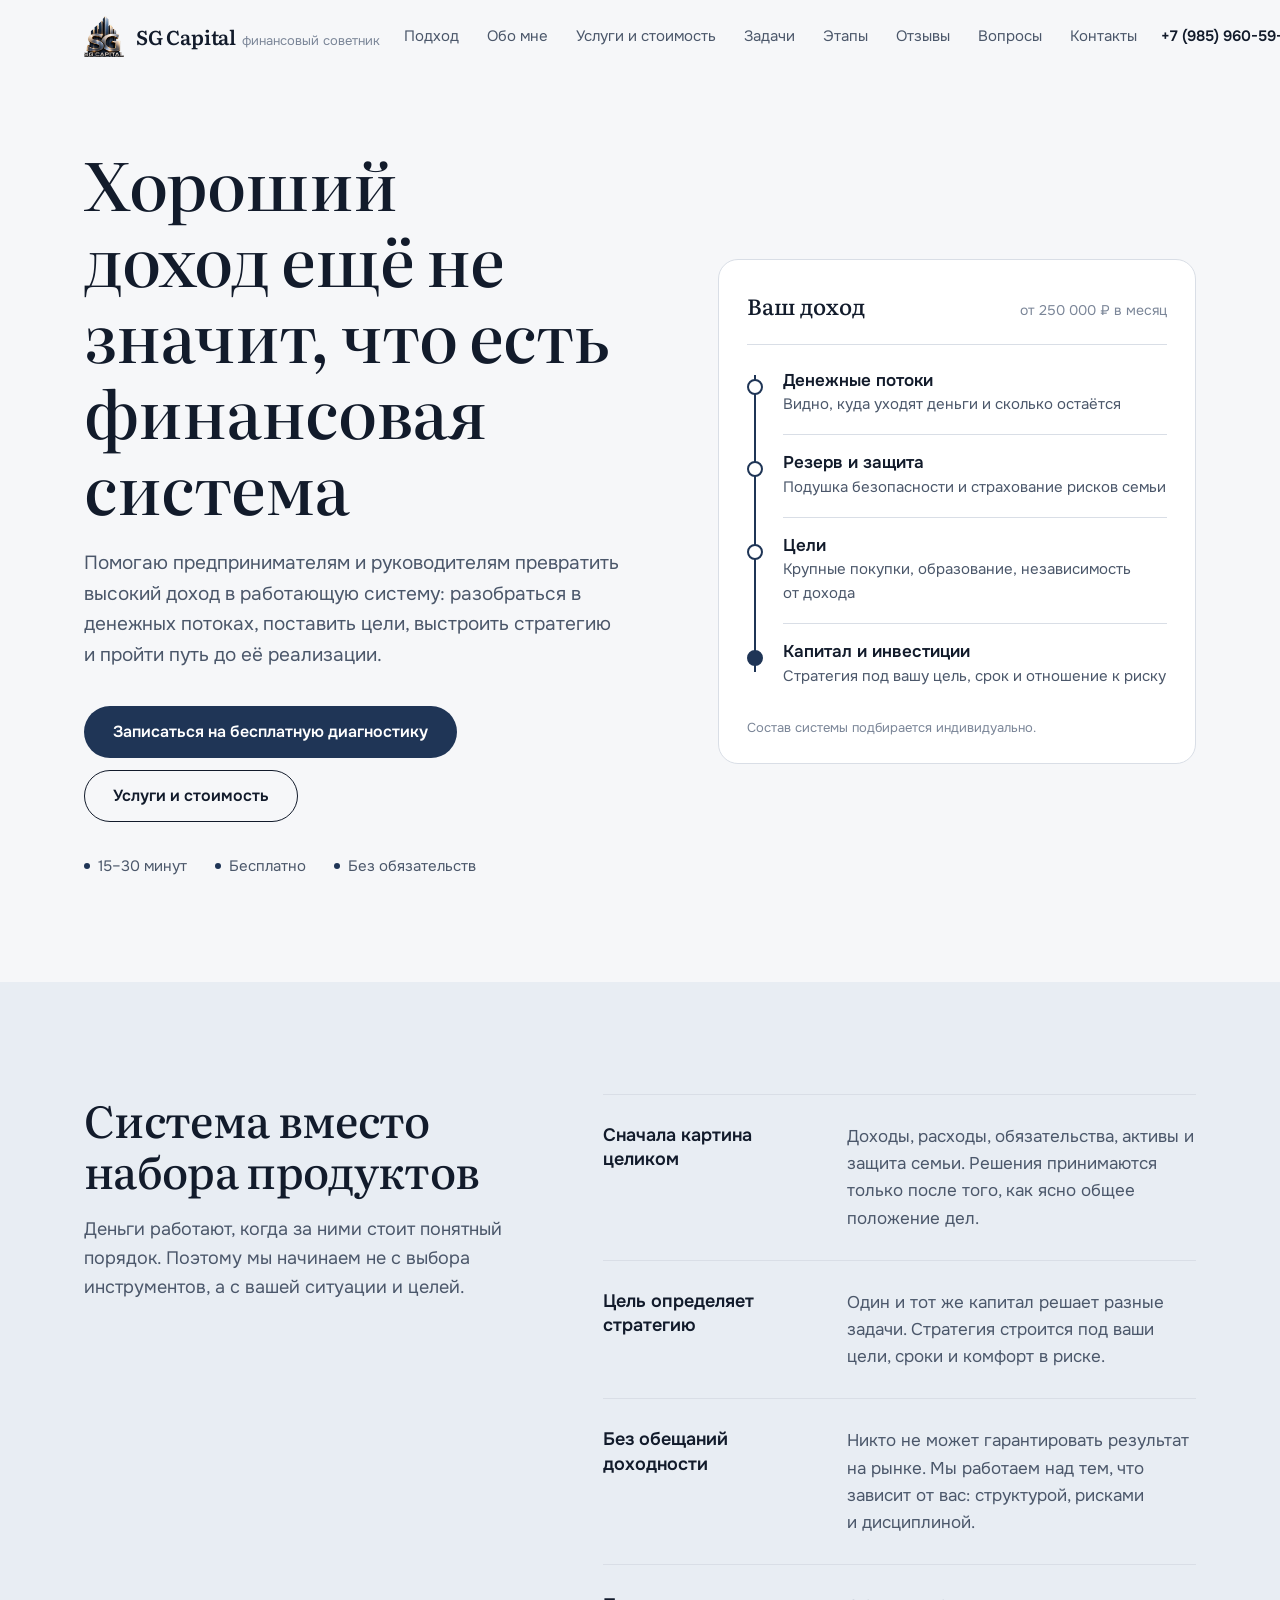
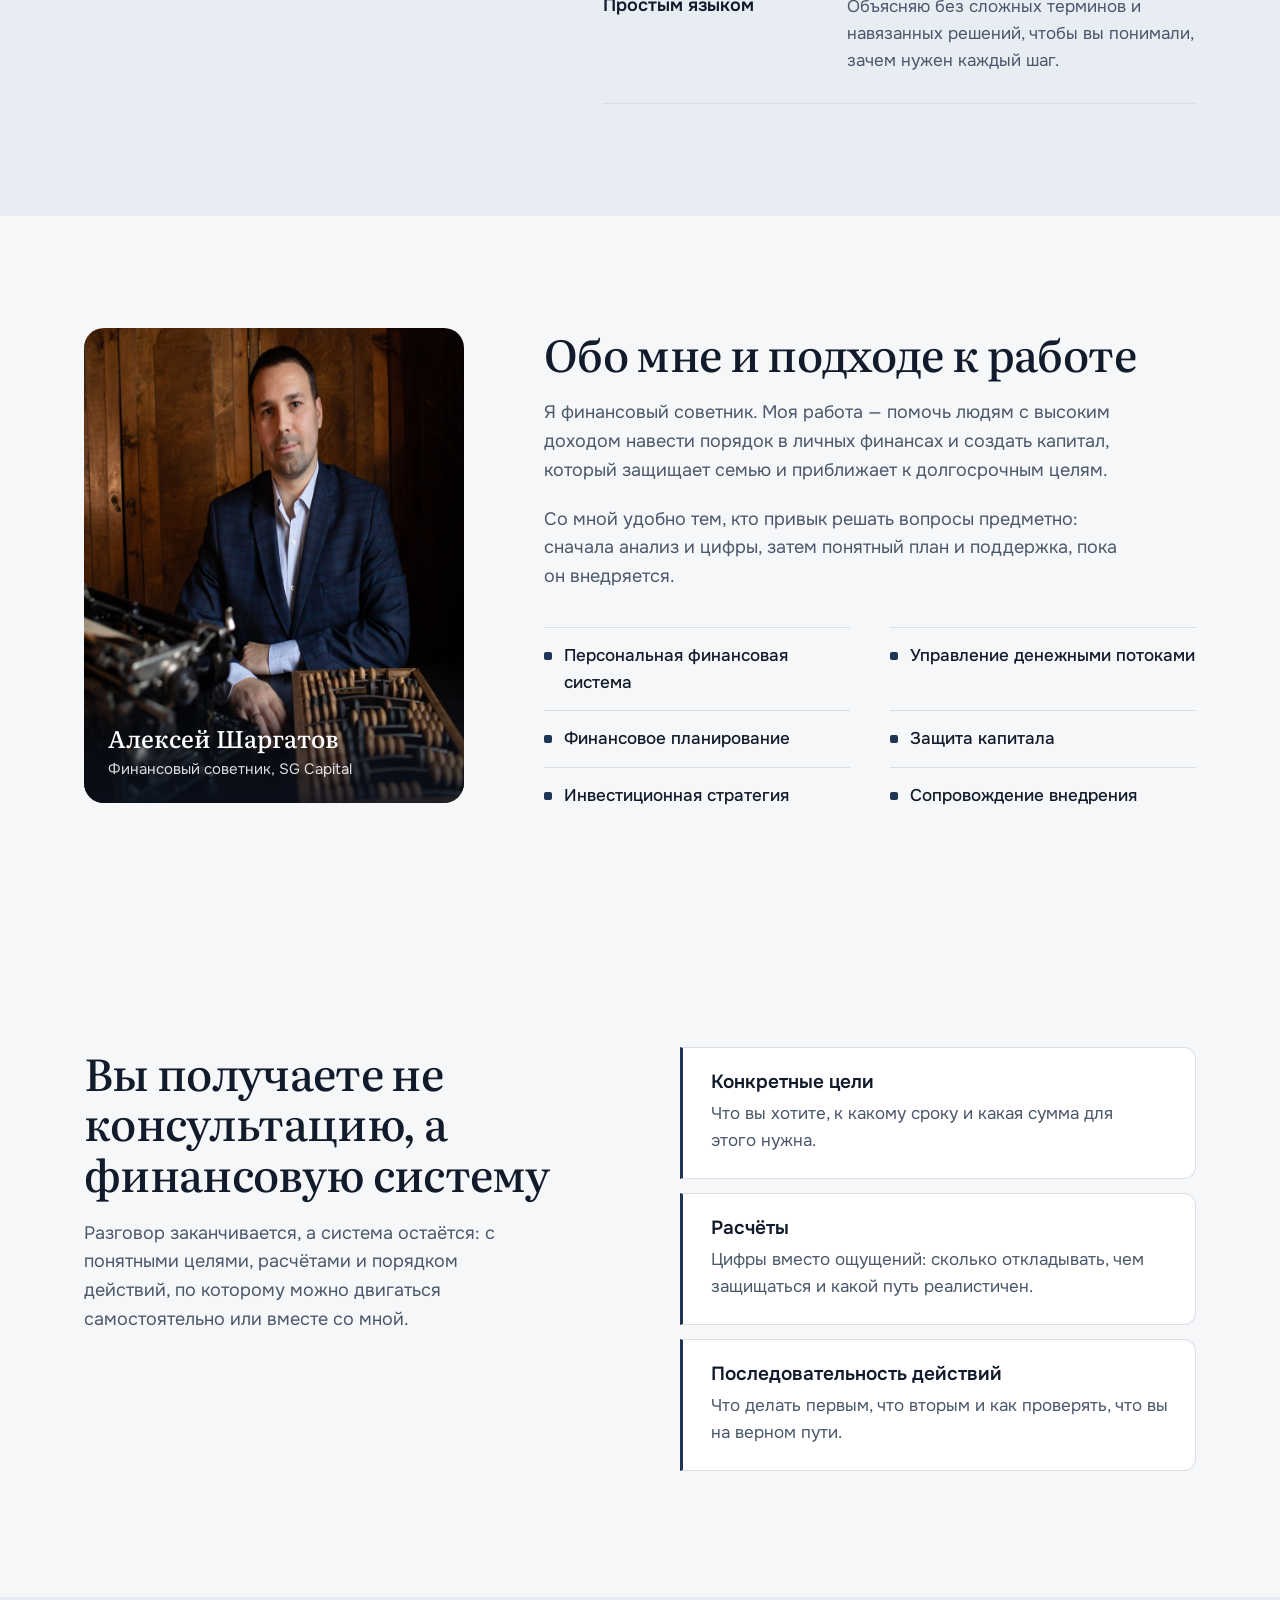
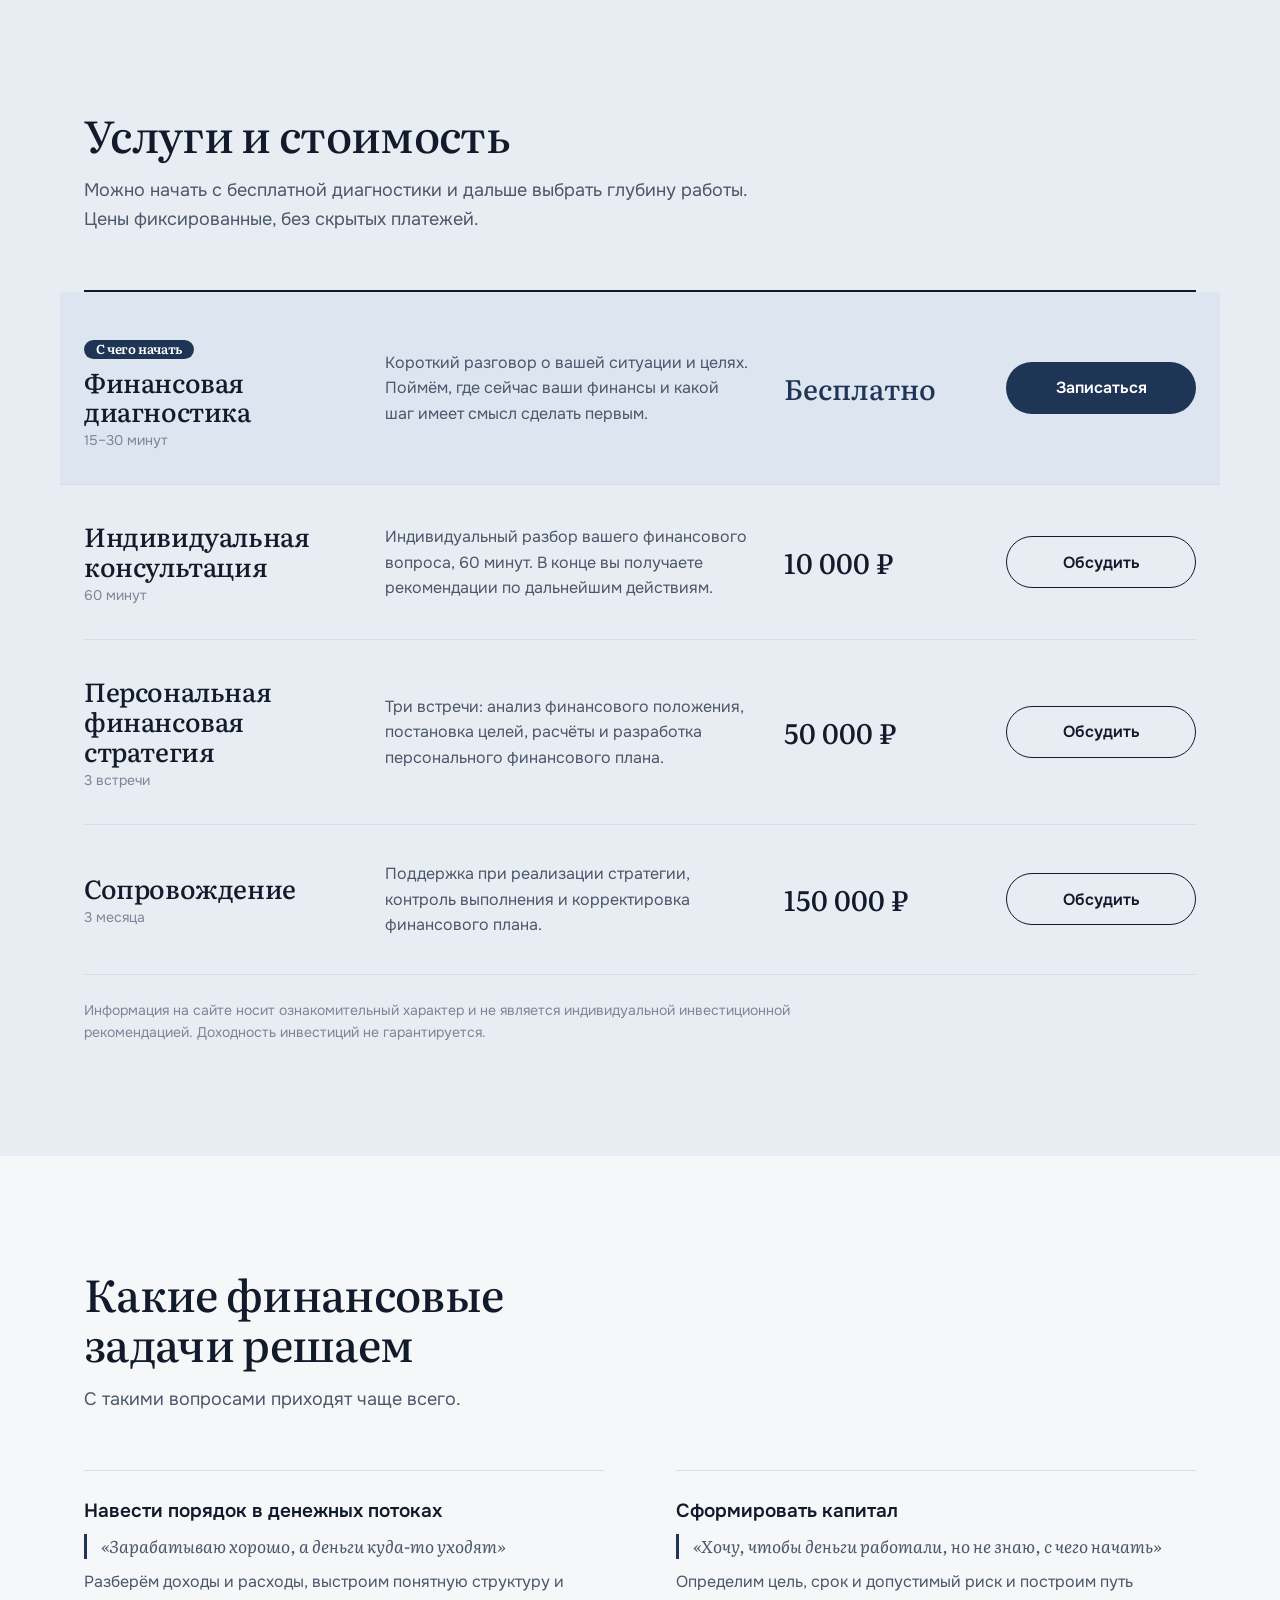
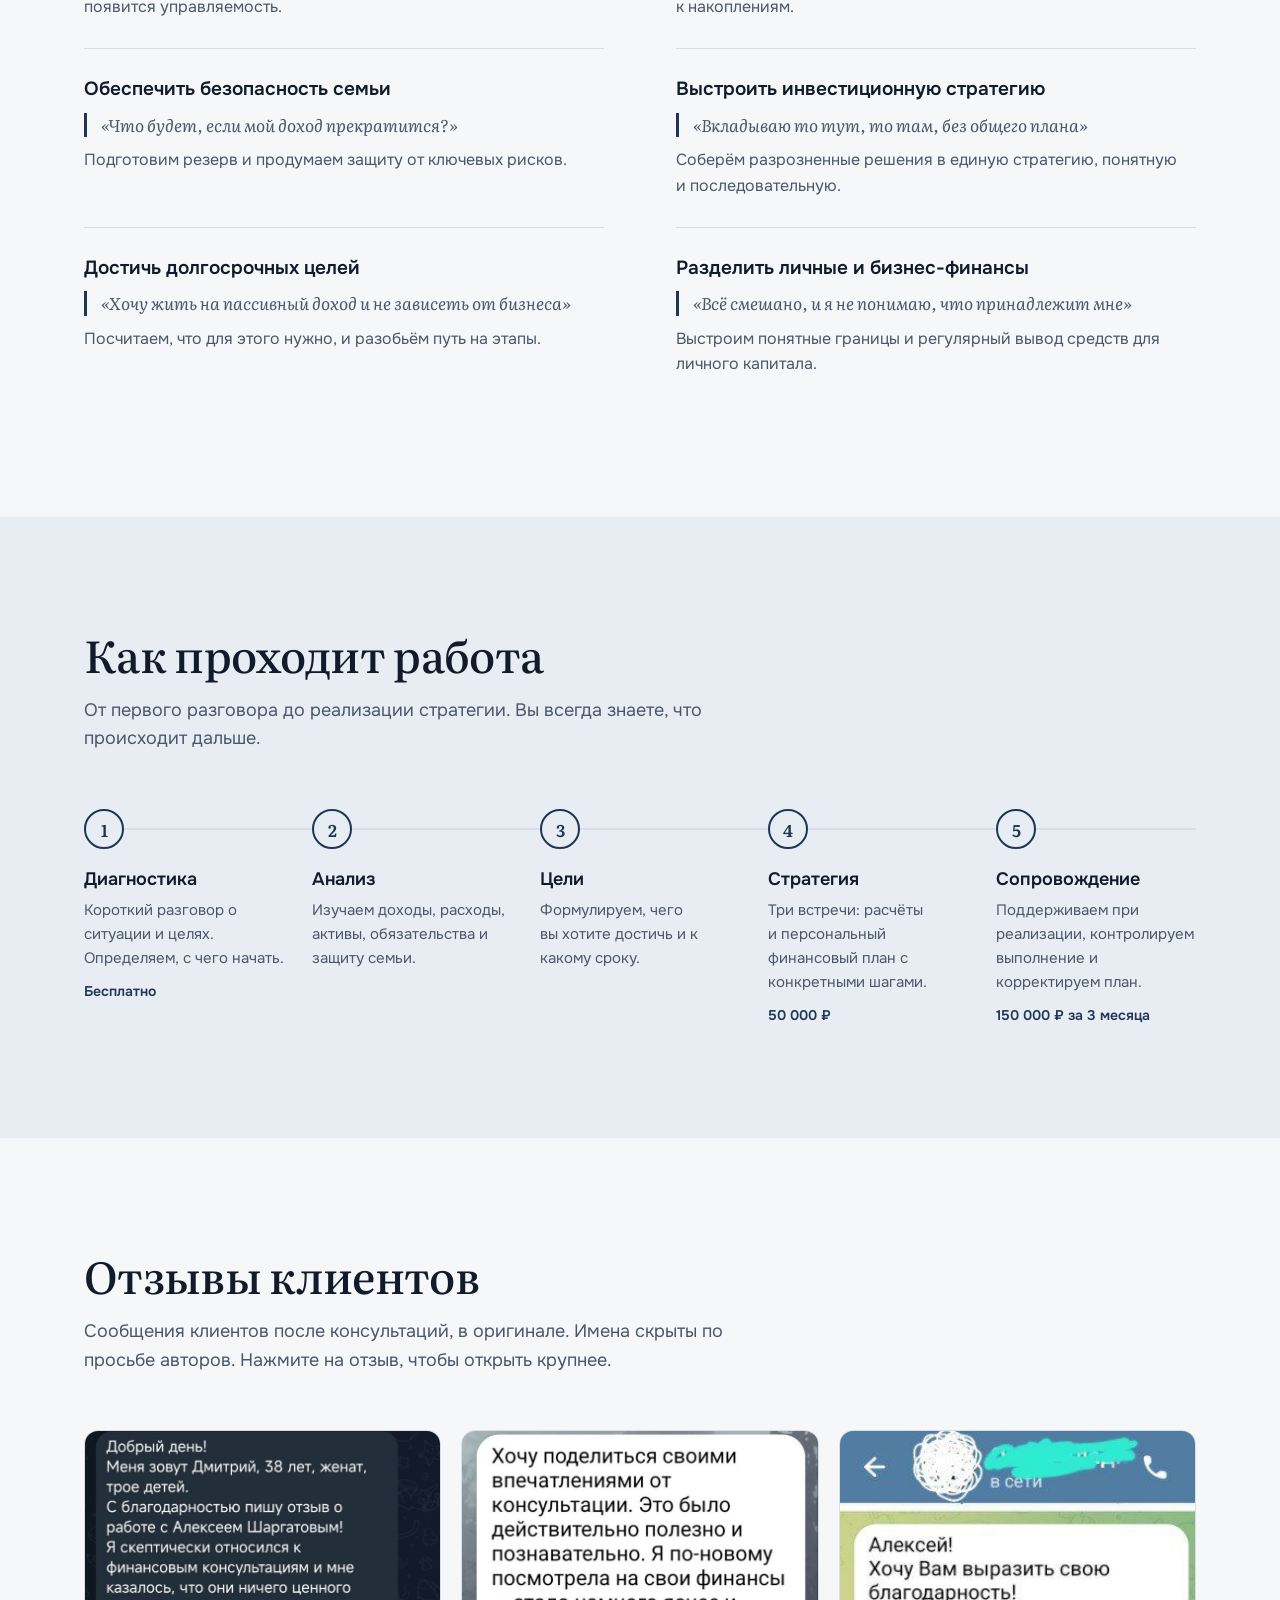
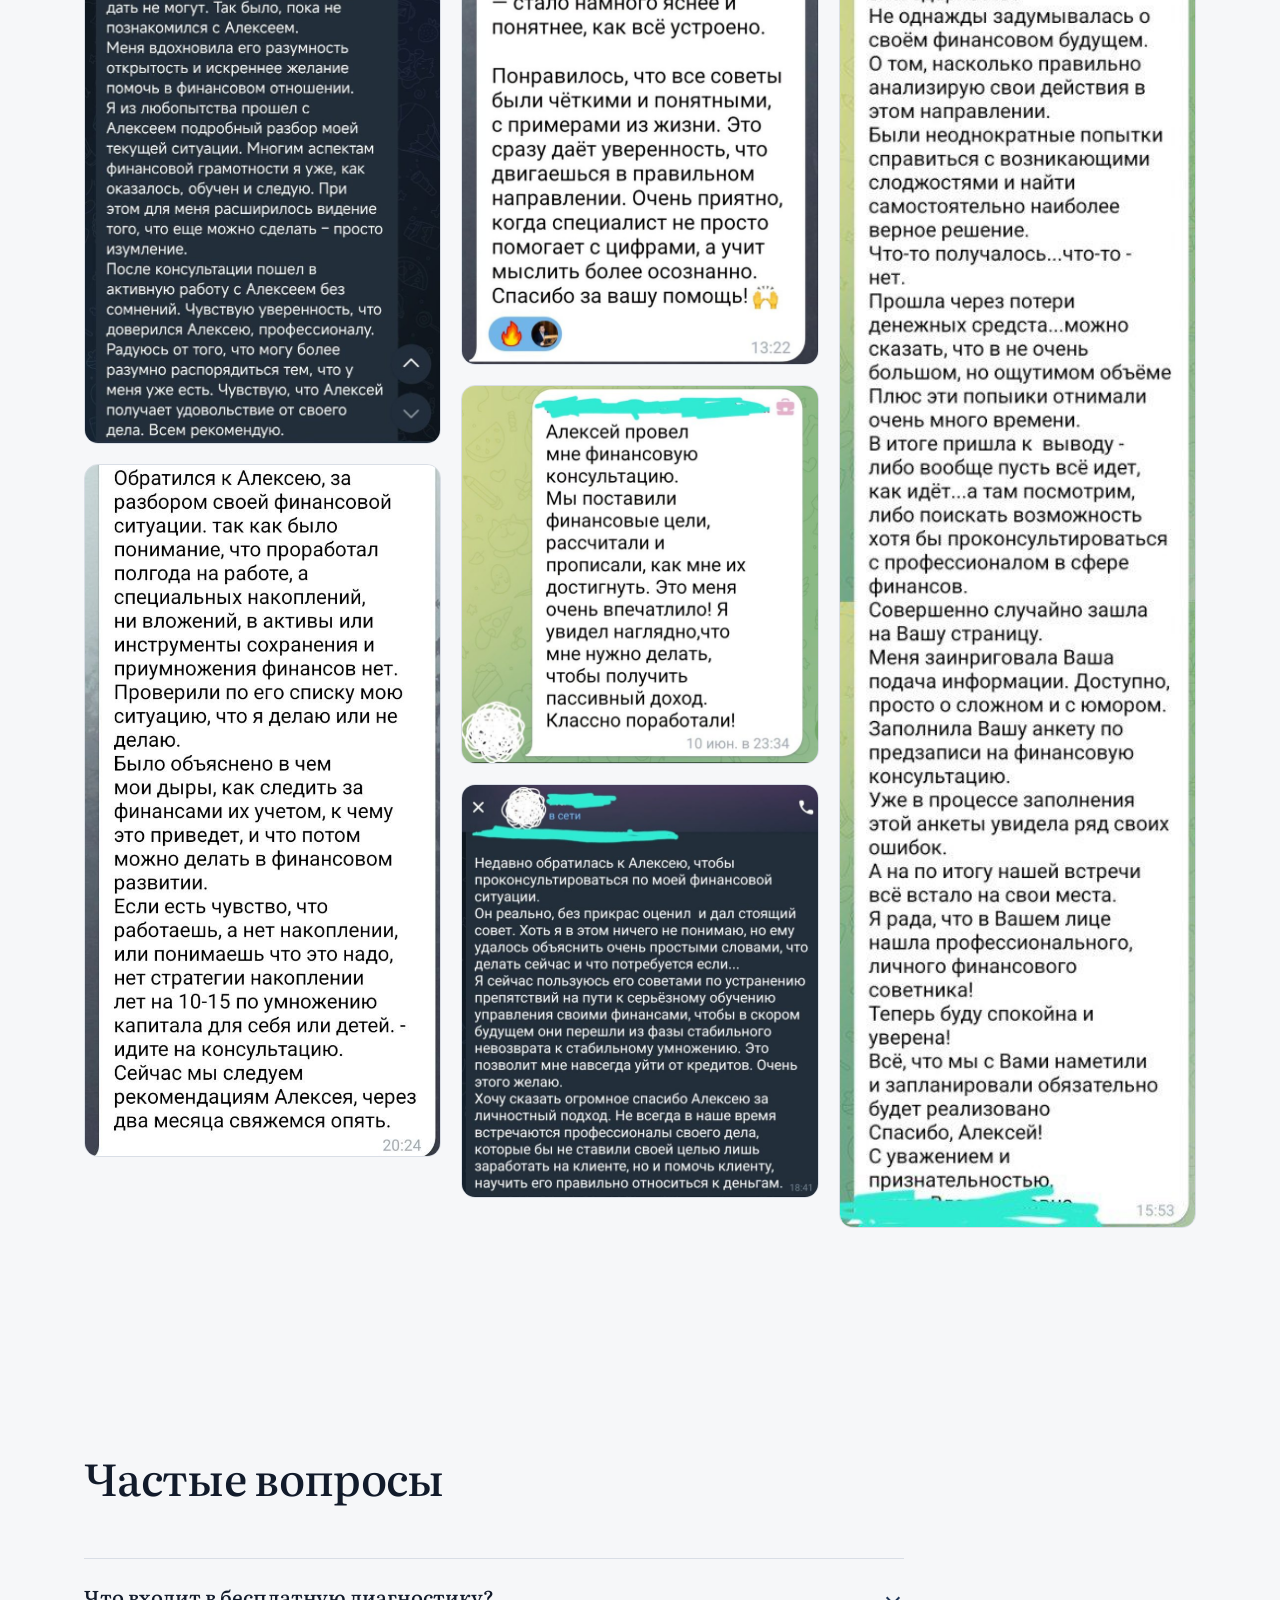
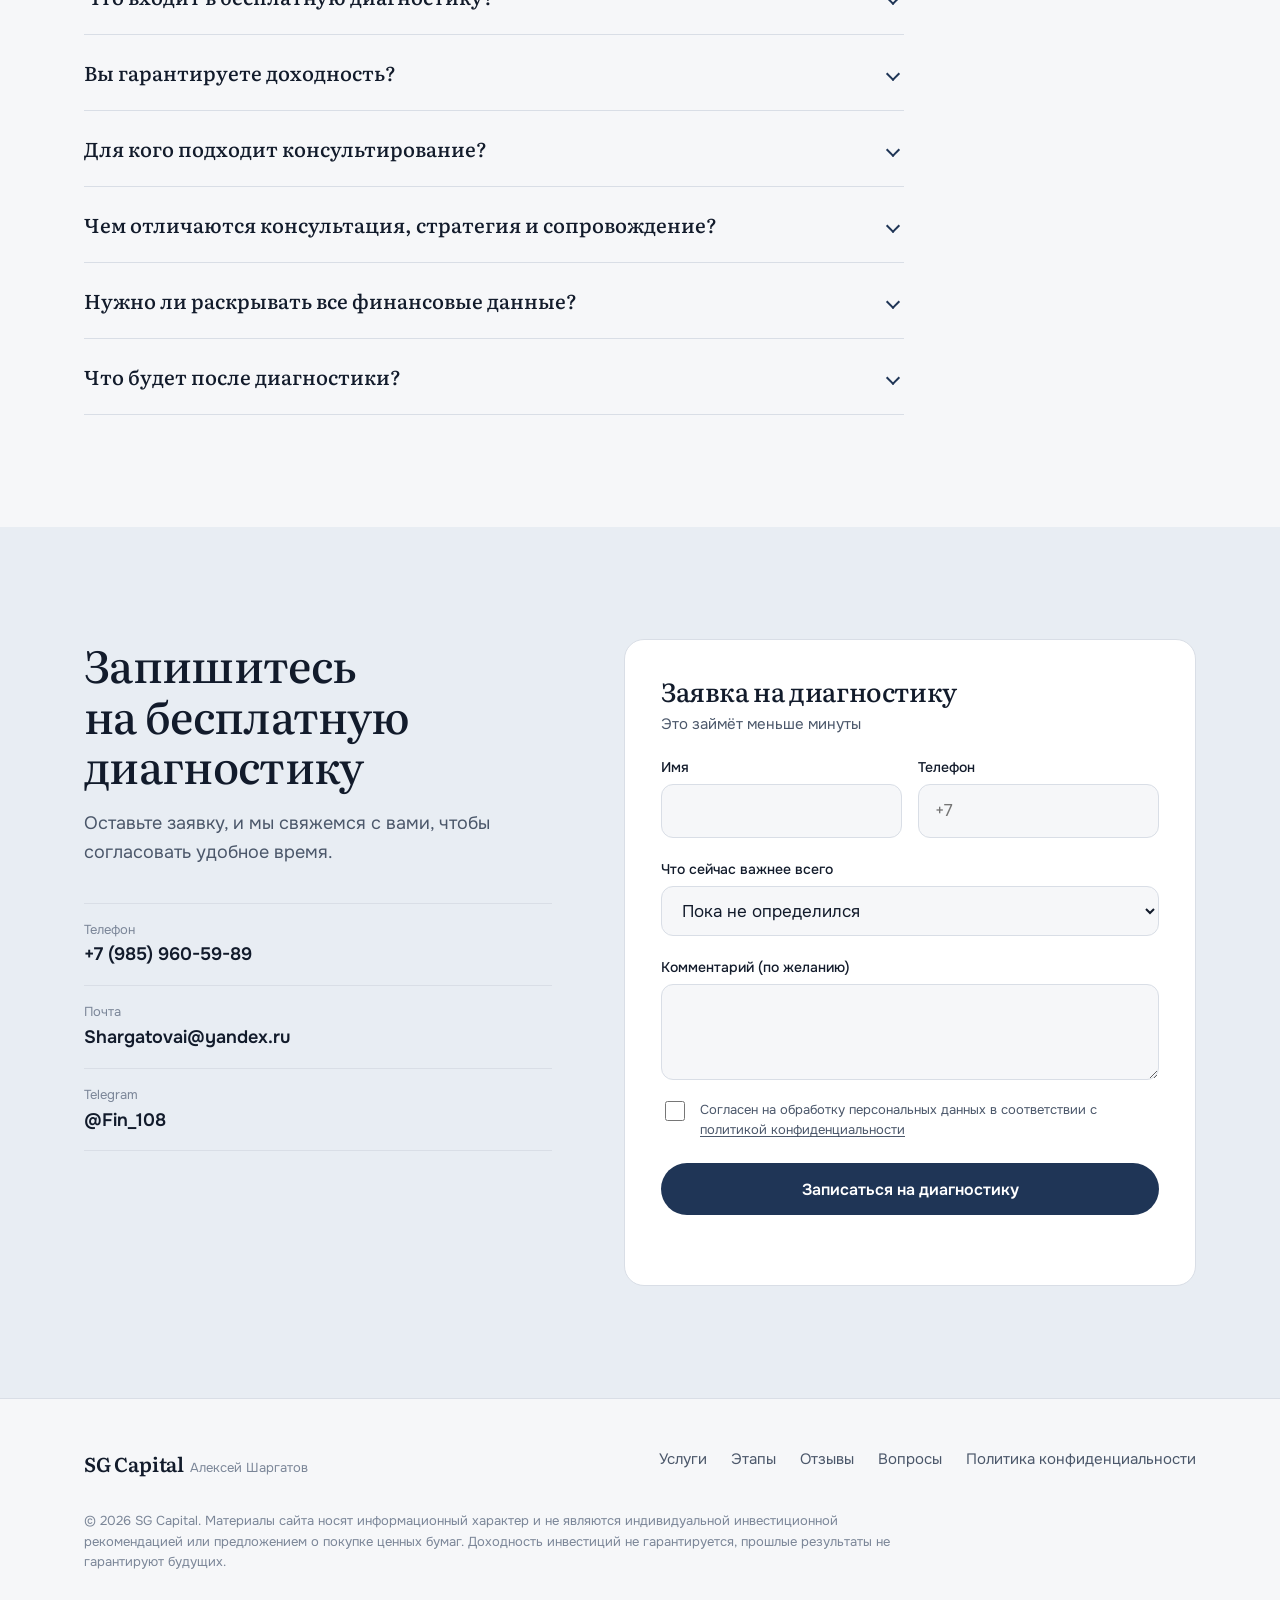
==== commit aad36fed: "Правки клиента: контакты, фото, лого, услуги, блок результата, отзывы" ====
--- a/index.html
+++ b/index.html
@@ -12,7 +12,7 @@
 <meta property="og:title" content="SG Capital — персональное финансовое консультирование">
 <meta property="og:description" content="Превращаем высокий доход в работающую финансовую систему: анализ, цели, персональная стратегия и сопровождение.">
 <meta property="og:url" content="https://murzzsite.github.io/sg-capital/">
-<link rel="icon" href="data:image/svg+xml,%3Csvg xmlns='http://www.w3.org/2000/svg' viewBox='0 0 40 40'%3E%3Crect width='40' height='40' rx='10' fill='%231E4F45'/%3E%3Cpath d='M12 25c0 2 2 3.5 5 3.5s4.5-1.2 4.5-3-1.8-2.6-4.5-3.2-4.5-1.4-4.5-3.4S14.5 12 17.500 12 22.500 13.500 22.500 15.500' fill='none' stroke='%23fff' stroke-width='2.400' stroke-linecap='round'/%3E%3Cpath d='M29 14.500c-.8-1.500-2.200-2.300-4-2.300-2.700 0-4.300 2-4.300 4.600v6.400c0 2.600 1.600 4.600 4.300 4.600 1.800 0 3.200-.8 4-2.300v-3h-4' fill='none' stroke='%23fff' stroke-width='2.400' stroke-linecap='round' stroke-linejoin='round'/%3E%3C/svg%3E">
+<link rel="icon" href="data:image/svg+xml,%3Csvg xmlns='http://www.w3.org/2000/svg' viewBox='0 0 40 40'%3E%3Crect width='40' height='40' rx='10' fill='%231F3556'/%3E%3Cpath d='M12 25c0 2 2 3.5 5 3.5s4.5-1.2 4.5-3-1.8-2.6-4.5-3.2-4.5-1.4-4.5-3.4S14.5 12 17.500 12 22.500 13.500 22.500 15.500' fill='none' stroke='%23fff' stroke-width='2.400' stroke-linecap='round'/%3E%3Cpath d='M29 14.500c-.8-1.500-2.200-2.300-4-2.300-2.700 0-4.300 2-4.300 4.600v6.400c0 2.600 1.600 4.600 4.300 4.600 1.800 0 3.200-.8 4-2.300v-3h-4' fill='none' stroke='%23fff' stroke-width='2.400' stroke-linecap='round' stroke-linejoin='round'/%3E%3C/svg%3E">
 <!-- Верификация поисковиков (вставить после получения кодов):
 <meta name="yandex-verification" content="КОД">
 <meta name="google-site-verification" content="КОД">
@@ -30,6 +30,10 @@
   "description": "Персональное финансовое консультирование: финансовое планирование, управление денежными потоками, защита и формирование капитала.",
   "url": "https://murzzsite.github.io/sg-capital/",
   "areaServed": "RU",
+  "telephone": "+7 985 960-59-89",
+  "email": "Shargatovai@yandex.ru",
+  "sameAs": ["https://t.me/Fin_108"],
+  "image": "https://murzzsite.github.io/sg-capital/img/logo.png",
   "founder": { "@type": "Person", "name": "Алексей Шаргатов", "jobTitle": "Финансовый советник" },
   "makesOffer": [
     { "@type": "Offer", "name": "Бесплатная финансовая диагностика", "price": "0", "priceCurrency": "RUB" },
@@ -47,7 +51,7 @@
     { "@type": "Question", "name": "Что входит в бесплатную диагностику?", "acceptedAnswer": { "@type": "Answer", "text": "Короткий разговор на 15–30 минут: мы смотрим, как устроены ваши доходы, расходы и цели, и определяем, с чего стоит начать. Это ни к чему не обязывает." } },
     { "@type": "Question", "name": "Вы гарантируете доходность?", "acceptedAnswer": { "@type": "Answer", "text": "Нет. Никто не вправе гарантировать доходность инвестиций. Мы работаем над структурой, рисками и дисциплиной, а решения о вложениях вы принимаете сами." } },
     { "@type": "Question", "name": "Для кого подходит консультирование?", "acceptedAnswer": { "@type": "Answer", "text": "Для предпринимателей, руководителей и специалистов с доходом от 250 000 рублей в месяц, которые хотят систематизировать финансы и сформировать капитал." } },
-    { "@type": "Question", "name": "Чем отличаются консультация, стратегия и сопровождение?", "acceptedAnswer": { "@type": "Answer", "text": "Консультация (10 000 ₽) разбирает вашу ситуацию и даёт первые шаги. Стратегия (50 000 ₽) — это целостный персональный план. Сопровождение на 3 месяца (150 000 ₽) помогает внедрить план и корректировать его." } },
+    { "@type": "Question", "name": "Чем отличаются консультация, стратегия и сопровождение?", "acceptedAnswer": { "@type": "Answer", "text": "Консультация (10 000 ₽, 60 минут) — разбор одного финансового вопроса и рекомендации. Стратегия (50 000 ₽, 3 встречи) — анализ, цели, расчёты и персональный финансовый план. Сопровождение (150 000 ₽ за 3 месяца) — поддержка при реализации, контроль выполнения и корректировка плана." } },
     { "@type": "Question", "name": "Нужно ли раскрывать все финансовые данные?", "acceptedAnswer": { "@type": "Answer", "text": "На диагностике достаточно общей картины. Подробные цифры понадобятся при работе над стратегией, и вы сами решаете, чем делиться." } },
     { "@type": "Question", "name": "Что будет после диагностики?", "acceptedAnswer": { "@type": "Answer", "text": "Вы получите понимание, где сейчас ваши финансы и что имеет смысл делать дальше. Если вам нужна более глубокая работа, предложим подходящий формат: консультацию, стратегию или сопровождение." } }
   ]
@@ -64,11 +68,7 @@
 <header class="header" id="header">
   <div class="wrap header__inner">
     <a href="#top" class="logo" aria-label="SG Capital — на главную">
-      <svg class="logo__mark" viewBox="0 0 40 40" aria-hidden="true">
-        <rect width="40" height="40" rx="10" fill="#1E4F45"/>
-        <path d="M12 25c0 2 2 3.500 5 3.500s4.500-1.200 4.500-3-1.800-2.600-4.500-3.200-4.500-1.400-4.500-3.400S14.500 12 17.500 12 22.500 13.500 22.500 15.500" fill="none" stroke="#fff" stroke-width="2.400" stroke-linecap="round"/>
-        <path d="M29 14.500c-.8-1.500-2.200-2.300-4-2.300-2.700 0-4.300 2-4.300 4.600v6.400c0 2.600 1.600 4.600 4.300 4.600 1.800 0 3.200-.8 4-2.300v-3h-4" fill="none" stroke="#fff" stroke-width="2.400" stroke-linecap="round" stroke-linejoin="round"/>
-      </svg>
+      <img class="logo__mark" src="img/logo.png" width="40" height="41" alt="">
       <span class="logo__text">SG Capital<small>финансовый советник</small></span>
     </a>
     <nav class="nav" id="nav" aria-label="Основная навигация">
@@ -77,10 +77,11 @@
       <a href="#services">Услуги и стоимость</a>
       <a href="#tasks">Задачи</a>
       <a href="#process">Этапы</a>
+      <a href="#reviews">Отзывы</a>
       <a href="#faq">Вопросы</a>
       <a href="#contact">Контакты</a>
     </nav>
-    <a href="tel:+79001234567" class="header__phone">+7 (900) 123-45-67</a>
+    <a href="tel:+79859605989" class="header__phone">+7 (985) 960-59-89</a>
     <a href="#contact" class="btn btn--primary btn--sm">Записаться</a>
     <button class="burger" id="burger" aria-label="Открыть меню" aria-expanded="false" aria-controls="nav"><span></span></button>
   </div>
@@ -137,11 +138,10 @@
 <!-- ABOUT -->
 <section class="section" id="about">
   <div class="wrap about">
-    <div class="portrait" role="img" aria-label="Алексей Шаргатов, финансовый советник">
-      <span class="portrait__mono" aria-hidden="true">АШ</span>
-      <strong>Алексей Шаргатов</strong>
-      <span>Финансовый советник, SG Capital</span>
-    </div>
+    <figure class="portrait">
+      <img src="img/alexey.jpg" width="900" height="1125" alt="Алексей Шаргатов, финансовый советник SG Capital" loading="lazy">
+      <figcaption><strong>Алексей Шаргатов</strong><span>Финансовый советник, SG Capital</span></figcaption>
+    </figure>
     <div class="about__body">
       <h2>Обо мне и подходе к работе</h2>
       <p>Я финансовый советник. Моя работа — помочь людям с высоким доходом навести порядок в личных финансах и создать капитал, который защищает семью и приближает к долгосрочным целям.</p>
@@ -158,6 +158,21 @@
   </div>
 </section>
 
+<!-- RESULT -->
+<section class="section" id="result">
+  <div class="wrap result">
+    <div class="result__lead">
+      <h2>Вы получаете не консультацию, а финансовую систему</h2>
+      <p>Разговор заканчивается, а система остаётся: с понятными целями, расчётами и порядком действий, по которому можно двигаться самостоятельно или вместе со мной.</p>
+    </div>
+    <ul class="result__list">
+      <li><h3>Конкретные цели</h3><p>Что вы хотите, к какому сроку и какая сумма для этого нужна.</p></li>
+      <li><h3>Расчёты</h3><p>Цифры вместо ощущений: сколько откладывать, чем защищаться и какой путь реалистичен.</p></li>
+      <li><h3>Последовательность действий</h3><p>Что делать первым, что вторым и как проверять, что вы на верном пути.</p></li>
+    </ul>
+  </div>
+</section>
+
 <!-- SERVICES -->
 <section class="section section--tint" id="services">
   <div class="wrap">
@@ -173,20 +188,20 @@
         <a href="#contact" class="btn btn--primary">Записаться</a>
       </article>
       <article class="price__row">
-        <h3>Индивидуальная консультация</h3>
-        <p>Разбор вашей ситуации по конкретному вопросу и понятные рекомендации по первым шагам.</p>
+        <h3>Индивидуальная консультация<small>60 минут</small></h3>
+        <p>Индивидуальный разбор вашего финансового вопроса, 60 минут. В конце вы получаете рекомендации по дальнейшим действиям.</p>
         <div class="price__sum">10 000 ₽</div>
         <a href="#contact" class="btn btn--ghost">Обсудить</a>
       </article>
       <article class="price__row">
-        <h3>Персональная финансовая стратегия</h3>
-        <p>Анализ текущего положения, постановка целей и целостный план: денежные потоки, резерв, защита и инвестиционная часть.</p>
+        <h3>Персональная финансовая стратегия<small>3 встречи</small></h3>
+        <p>Три встречи: анализ финансового положения, постановка целей, расчёты и разработка персонального финансового плана.</p>
         <div class="price__sum">50 000 ₽</div>
         <a href="#contact" class="btn btn--ghost">Обсудить</a>
       </article>
       <article class="price__row">
         <h3>Сопровождение<small>3 месяца</small></h3>
-        <p>Помощь во внедрении стратегии: шаг за шагом, с обратной связью и корректировкой плана по мере изменений.</p>
+        <p>Поддержка при реализации стратегии, контроль выполнения и корректировка финансового плана.</p>
         <div class="price__sum">150 000 ₽</div>
         <a href="#contact" class="btn btn--ghost">Обсудить</a>
       </article>
@@ -248,9 +263,27 @@
       <li class="step"><h3>Диагностика</h3><p>Короткий разговор о ситуации и целях. Определяем, с чего начать.</p><em>Бесплатно</em></li>
       <li class="step"><h3>Анализ</h3><p>Изучаем доходы, расходы, активы, обязательства и защиту семьи.</p></li>
       <li class="step"><h3>Цели</h3><p>Формулируем, чего вы хотите достичь и к какому сроку.</p></li>
-      <li class="step"><h3>Стратегия</h3><p>Составляем персональный план: потоки, резерв, защита, инвестиции.</p><em>50 000 ₽</em></li>
-      <li class="step"><h3>Сопровождение</h3><p>Помогаем внедрить план и корректируем его вместе с вашей жизнью.</p><em>150 000 ₽ за 3 месяца</em></li>
+      <li class="step"><h3>Стратегия</h3><p>Три встречи: расчёты и персональный финансовый план с конкретными шагами.</p><em>50 000 ₽</em></li>
+      <li class="step"><h3>Сопровождение</h3><p>Поддерживаем при реализации, контролируем выполнение и корректируем план.</p><em>150 000 ₽ за 3 месяца</em></li>
     </ol>
+  </div>
+</section>
+
+<!-- REVIEWS -->
+<section class="section" id="reviews">
+  <div class="wrap">
+    <div class="section__head">
+      <h2>Отзывы клиентов</h2>
+      <p>Сообщения клиентов после консультаций, в оригинале. Имена скрыты по просьбе авторов. Нажмите на отзыв, чтобы открыть крупнее.</p>
+    </div>
+    <div class="reviews">
+      <a class="review" href="img/review-1.jpg" target="_blank" rel="noopener"><img src="img/review-1.jpg" width="720" height="1239" alt="Отзыв клиента Дмитрия о работе с Алексеем Шаргатовым" loading="lazy"></a>
+      <a class="review" href="img/review-2.jpg" target="_blank" rel="noopener"><img src="img/review-2.jpg" width="658" height="1280" alt="Отзыв клиента о разборе финансовой ситуации" loading="lazy"></a>
+      <a class="review" href="img/review-3.jpg" target="_blank" rel="noopener"><img src="img/review-3.jpg" width="720" height="1080" alt="Отзыв клиента о консультации" loading="lazy"></a>
+      <a class="review" href="img/review-4.jpg" target="_blank" rel="noopener"><img src="img/review-4.jpg" width="720" height="762" alt="Отзыв клиента о постановке финансовых целей" loading="lazy"></a>
+      <a class="review" href="img/review-5.jpg" target="_blank" rel="noopener"><img src="img/review-5.jpg" width="720" height="836" alt="Отзыв клиента о личном подходе" loading="lazy"></a>
+      <a class="review" href="img/review-6.jpg" target="_blank" rel="noopener"><img src="img/review-6.jpg" width="326" height="1280" alt="Отзыв клиентки о финансовой консультации" loading="lazy"></a>
+    </div>
   </div>
 </section>
 
@@ -273,7 +306,7 @@
       </details>
       <details>
         <summary>Чем отличаются консультация, стратегия и сопровождение?</summary>
-        <p>Консультация (10 000 ₽) разбирает вашу ситуацию и даёт первые шаги. Стратегия (50 000 ₽) — целостный персональный план. Сопровождение на 3 месяца (150 000 ₽) помогает внедрить план и корректировать его.</p>
+        <p>Консультация (10 000 ₽, 60 минут) — разбор одного финансового вопроса и рекомендации. Стратегия (50 000 ₽, 3 встречи) — анализ, цели, расчёты и персональный финансовый план. Сопровождение (150 000 ₽ за 3 месяца) — поддержка при реализации, контроль выполнения и корректировка плана.</p>
       </details>
       <details>
         <summary>Нужно ли раскрывать все финансовые данные?</summary>
@@ -294,9 +327,9 @@
       <h2>Запишитесь на бесплатную диагностику</h2>
       <p>Оставьте заявку, и мы свяжемся с вами, чтобы согласовать удобное время.</p>
       <ul class="contact__list">
-        <li><small>Телефон</small><a href="tel:+79001234567">+7 (900) 123-45-67</a></li>
-        <li><small>Почта</small><a href="mailto:info@sg-capital.ru">info@sg-capital.ru</a></li>
-        <li><small>Telegram</small><a href="https://t.me/" target="_blank" rel="noopener">Написать в Telegram</a></li>
+        <li><small>Телефон</small><a href="tel:+79859605989">+7 (985) 960-59-89</a></li>
+        <li><small>Почта</small><a href="mailto:Shargatovai@yandex.ru">Shargatovai@yandex.ru</a></li>
+        <li><small>Telegram</small><a href="https://t.me/Fin_108" target="_blank" rel="noopener">@Fin_108</a></li>
       </ul>
     </div>
 
@@ -336,6 +369,7 @@
       <nav class="footer__links" aria-label="Нижняя навигация">
         <a href="#services">Услуги</a>
         <a href="#process">Этапы</a>
+        <a href="#reviews">Отзывы</a>
         <a href="#faq">Вопросы</a>
         <a href="privacy.html">Политика конфиденциальности</a>
       </nav>
--- a/styles.css
+++ b/styles.css
@@ -1,14 +1,14 @@
 :root {
-  --paper: #F6F7F4;
+  --paper: #F6F7F9;
   --card: #FFFFFF;
-  --mist: #E7EEEA;
-  --ink: #142320;
-  --soft: #4A5B56;
-  --faint: #7A8A85;
-  --line: #D8DED9;
-  --accent: #1E4F45;
-  --accent-dark: #153A33;
-  --accent-tint: #DCE9E3;
+  --mist: #E8EDF3;
+  --ink: #121B2B;
+  --soft: #4B576A;
+  --faint: #7B8698;
+  --line: #D9DEE6;
+  --accent: #1F3556;
+  --accent-dark: #142440;
+  --accent-tint: #DDE5F1;
   --font-head: 'Literata', Georgia, serif;
   --font-body: 'Onest', system-ui, -apple-system, 'Segoe UI', sans-serif;
   --wrap: 1160px;
@@ -60,7 +60,7 @@
 /* ---------- Header ---------- */
 .header {
   position: sticky; top: 0; z-index: 50;
-  background: rgba(246, 247, 244, .92);
+  background: rgba(246, 247, 249, .92);
   backdrop-filter: blur(10px);
   border-bottom: 1px solid transparent;
   transition: border-color .2s;
@@ -68,7 +68,7 @@
 .header.scrolled { border-bottom-color: var(--line); }
 .header__inner { display: flex; align-items: center; gap: 24px; min-width: 0; height: 72px; }
 .logo { display: flex; align-items: center; gap: 12px; flex-shrink: 0; }
-.logo__mark { width: 38px; height: 38px; }
+.logo__mark { width: 40px; height: 41px; object-fit: contain; }
 .logo__text { font-family: var(--font-head); font-weight: 600; font-size: 20px; letter-spacing: -0.01em; }
 .logo__text small { font-family: var(--font-body); font-weight: 400; font-size: 13px; color: var(--faint); margin-left: 6px; letter-spacing: 0; }
 .nav { display: flex; gap: 28px; margin-left: auto; }
@@ -136,14 +136,11 @@
 
 /* ---------- About ---------- */
 .about { display: grid; grid-template-columns: 380px 1fr; gap: 80px; align-items: start; }
-.portrait {
-  position: relative; aspect-ratio: 4 / 5; border-radius: 20px;
-  background: linear-gradient(160deg, var(--accent) 0%, var(--accent-dark) 100%);
-  color: #fff; display: flex; flex-direction: column; justify-content: flex-end; padding: 28px; overflow: hidden;
-}
-.portrait__mono { position: absolute; top: 18px; right: 22px; font-family: var(--font-head); font-size: 150px; line-height: 1; font-weight: 500; opacity: .13; letter-spacing: -0.04em; }
-.portrait strong { font-family: var(--font-head); font-weight: 500; font-size: 26px; line-height: 1.2; }
-.portrait span { margin-top: 6px; opacity: .8; font-size: 15px; }
+.portrait { position: relative; margin: 0; border-radius: 20px; overflow: hidden; background: var(--accent-dark); }
+.portrait img { width: 100%; height: auto; aspect-ratio: 4 / 5; object-fit: cover; }
+.portrait figcaption { position: absolute; left: 0; right: 0; bottom: 0; padding: 56px 24px 22px; color: #fff; background: linear-gradient(to top, rgba(10,16,28,.85), rgba(10,16,28,0)); display: flex; flex-direction: column; }
+.portrait strong { font-family: var(--font-head); font-weight: 500; font-size: 24px; line-height: 1.2; }
+.portrait span { margin-top: 4px; opacity: .85; font-size: 15px; }
 .about__body h2 { font-size: clamp(30px, 4vw, 44px); }
 .about__body > p { margin-top: 20px; color: var(--soft); font-size: 18px; max-width: 620px; }
 .about__areas { margin-top: 36px; display: grid; grid-template-columns: 1fr 1fr; gap: 0 40px; }
@@ -263,7 +260,7 @@
   .hero { padding: 40px 0 72px; }
   .hero__grid, .principles, .about, .contact { grid-template-columns: 1fr; gap: 48px; }
   .about { gap: 40px; }
-  .portrait { aspect-ratio: 16 / 11; max-width: 520px; }
+  .portrait { max-width: 420px; }
   .price__row { grid-template-columns: 1fr auto; gap: 12px 24px; }
   .price__row > p { grid-column: 1 / -1; order: 3; }
   .price__row > .btn { grid-column: 1 / -1; order: 4; justify-self: start; }
@@ -276,7 +273,7 @@
   .rules li { grid-template-columns: 1fr; gap: 6px; }
   .cta-bar {
     display: block; position: fixed; left: 0; right: 0; bottom: 0; z-index: 40;
-    padding: 10px 16px calc(10px + env(safe-area-inset-bottom)); background: rgba(246,247,244,.96);
+    padding: 10px 16px calc(10px + env(safe-area-inset-bottom)); background: rgba(246,247,249,.96);
     backdrop-filter: blur(10px); border-top: 1px solid var(--line);
   }
   .cta-bar .btn { width: 100%; }
@@ -305,3 +302,20 @@
   .flow__item { animation: none; opacity: 1; }
   * { transition: none !important; }
 }
+
+/* ---------- Result ---------- */
+.result { display: grid; grid-template-columns: 1fr 1fr; gap: 80px; align-items: start; }
+.result__lead h2 { font-size: clamp(30px, 4vw, 44px); }
+.result__lead p { margin-top: 20px; color: var(--soft); font-size: 18px; max-width: 460px; }
+.result__list li { margin-bottom: 14px; padding: 24px 24px 24px 28px; background: var(--card); border: 1px solid var(--line); border-left: 3px solid var(--accent); border-radius: 0 12px 12px 0; }
+.result__list h3 { font-family: var(--font-body); font-weight: 600; font-size: 19px; letter-spacing: 0; }
+.result__list p { margin-top: 6px; color: var(--soft); }
+@media (max-width: 900px) { .result { grid-template-columns: 1fr; gap: 36px; } }
+
+/* ---------- Reviews ---------- */
+.reviews { columns: 3; column-gap: 20px; }
+.review { display: block; break-inside: avoid; margin-bottom: 20px; border: 1px solid var(--line); border-radius: 14px; overflow: hidden; background: var(--card); transition: border-color .2s; }
+.review:hover { border-color: var(--accent); }
+.review img { width: 100%; height: auto; }
+@media (max-width: 900px) { .reviews { columns: 2; } }
+@media (max-width: 560px) { .reviews { columns: 1; } }
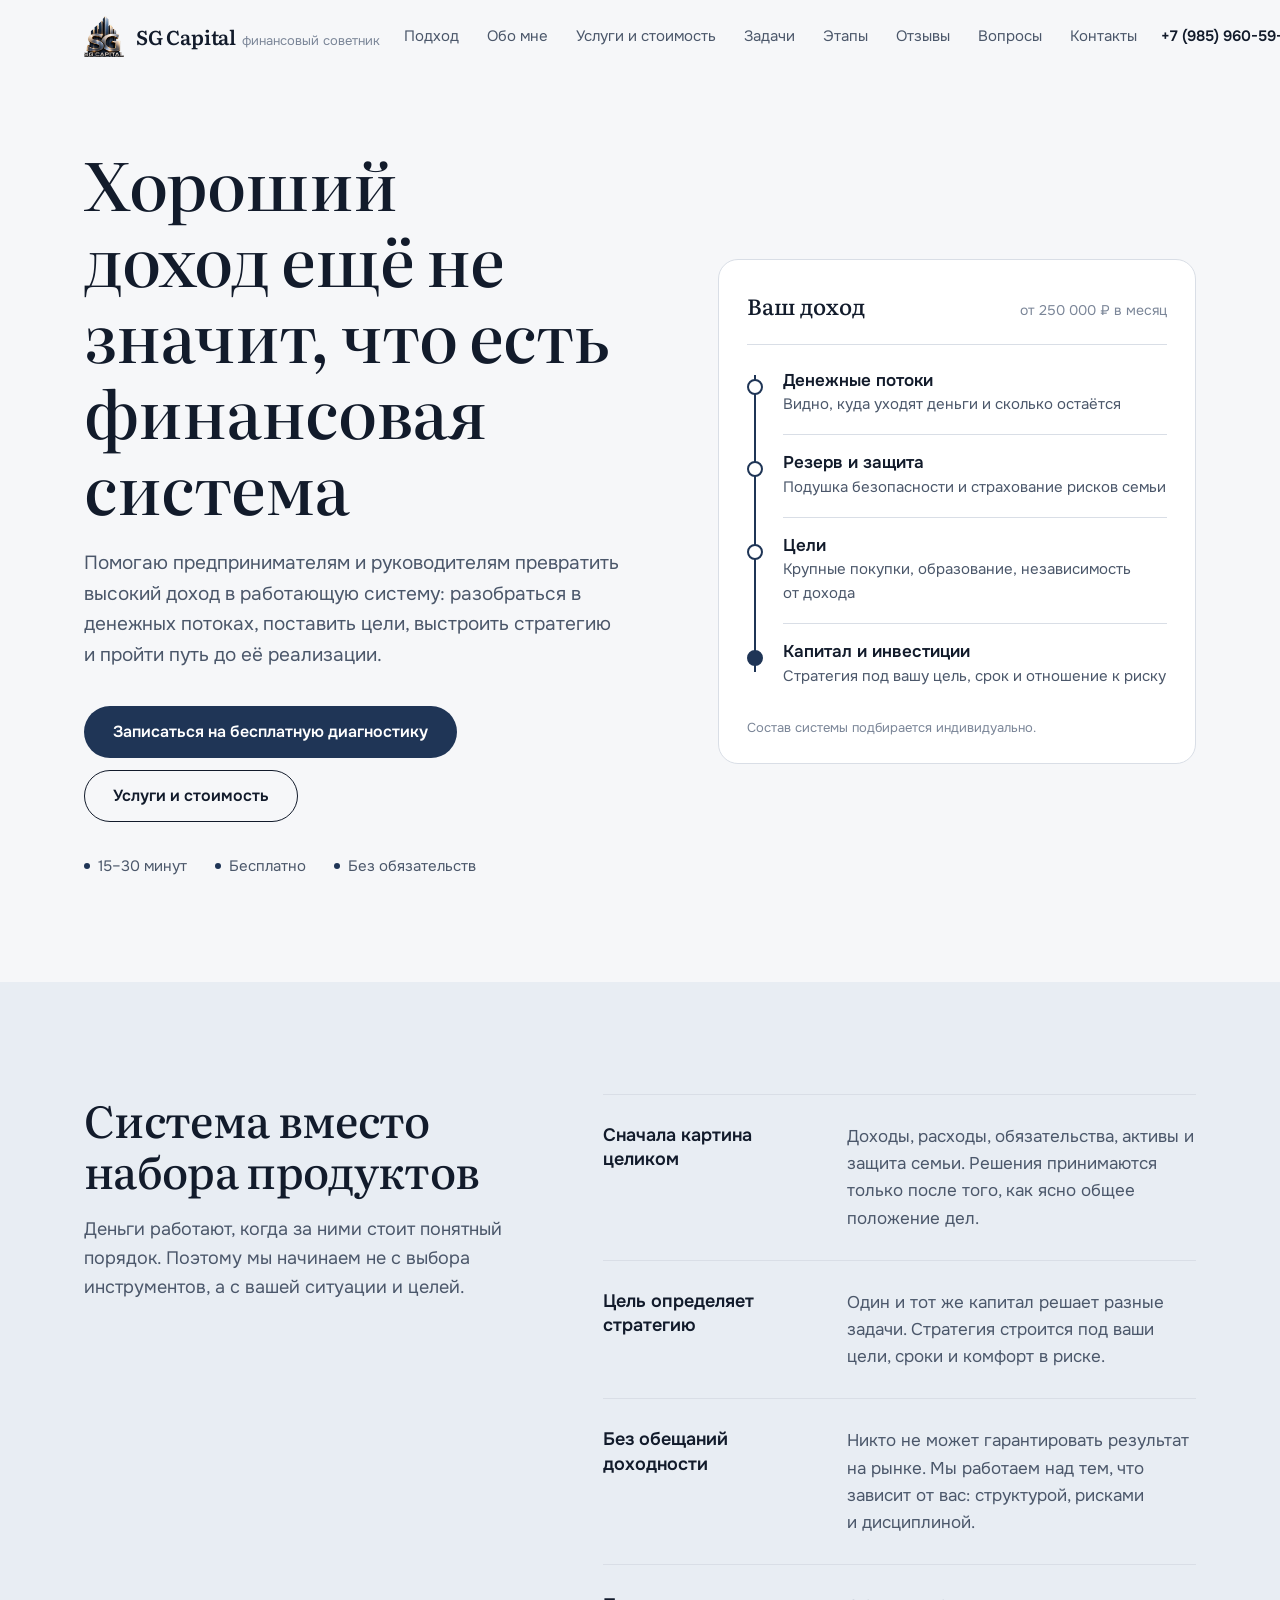
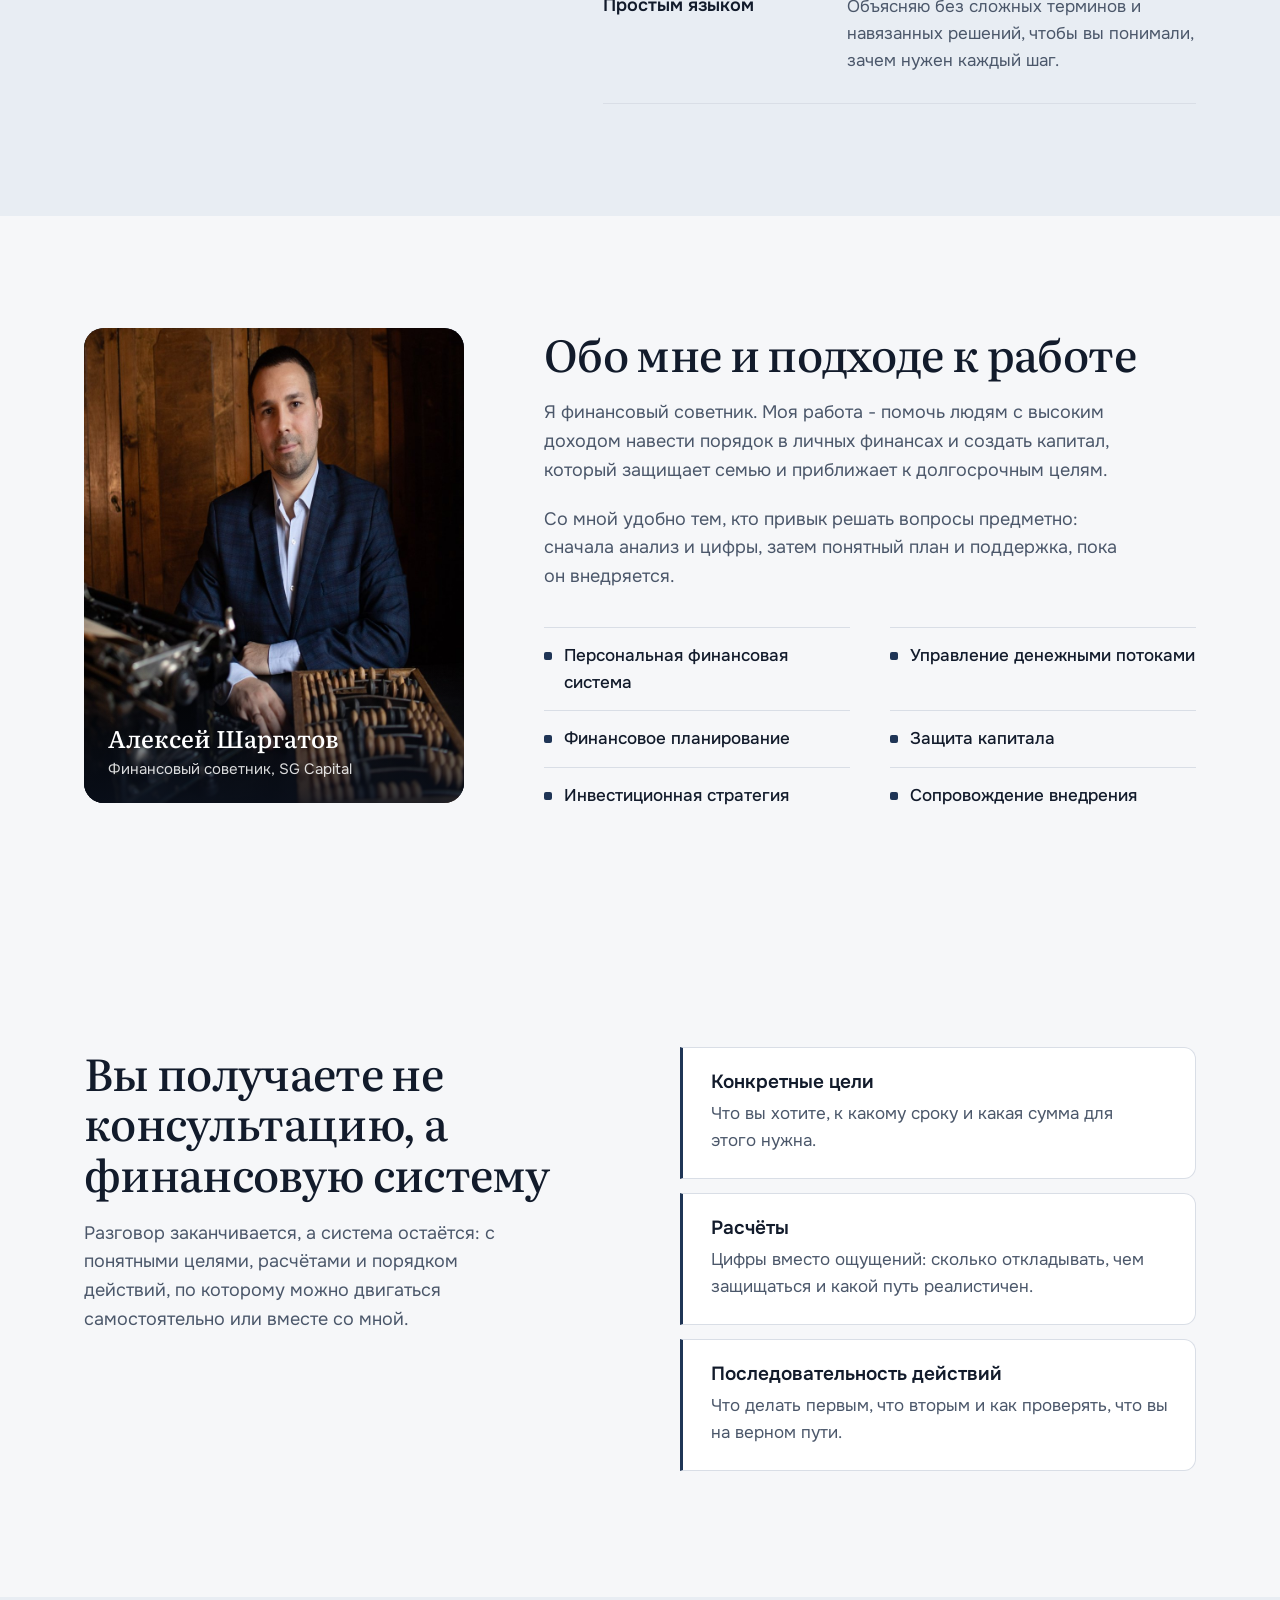
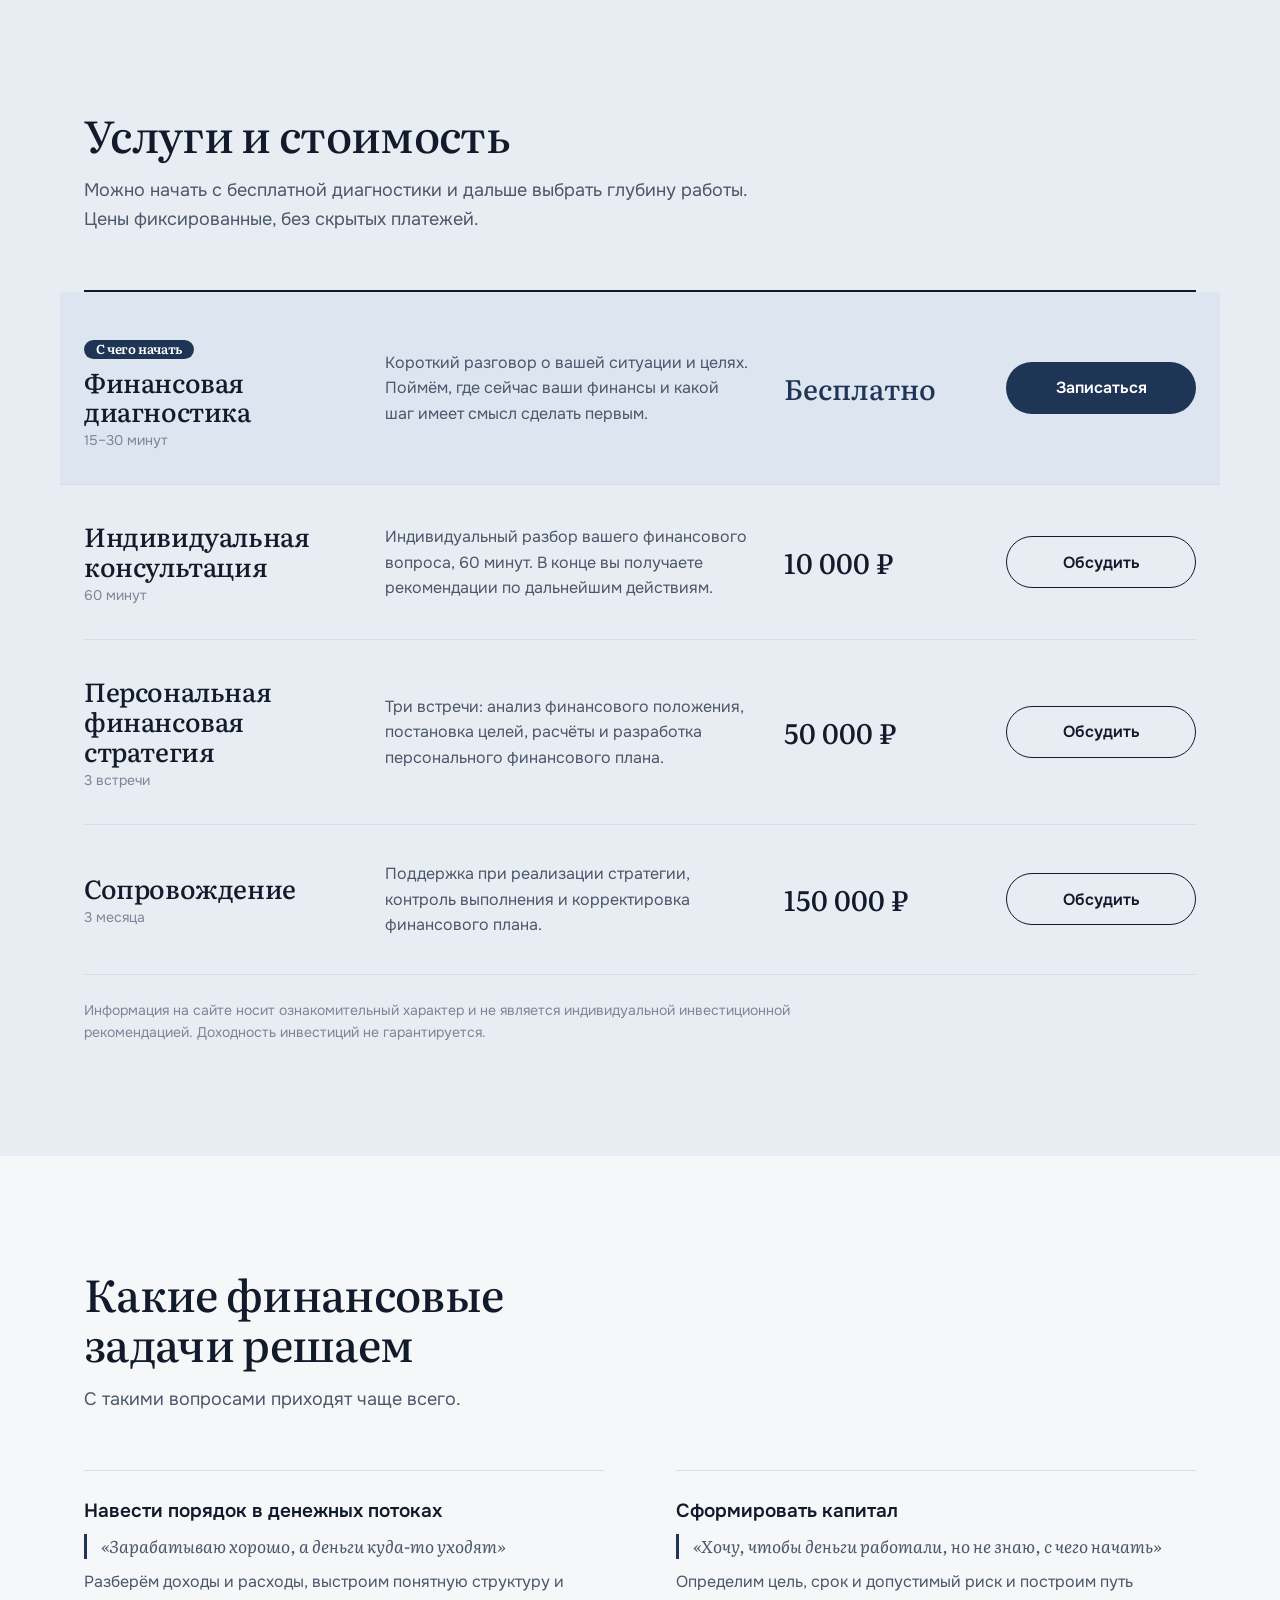
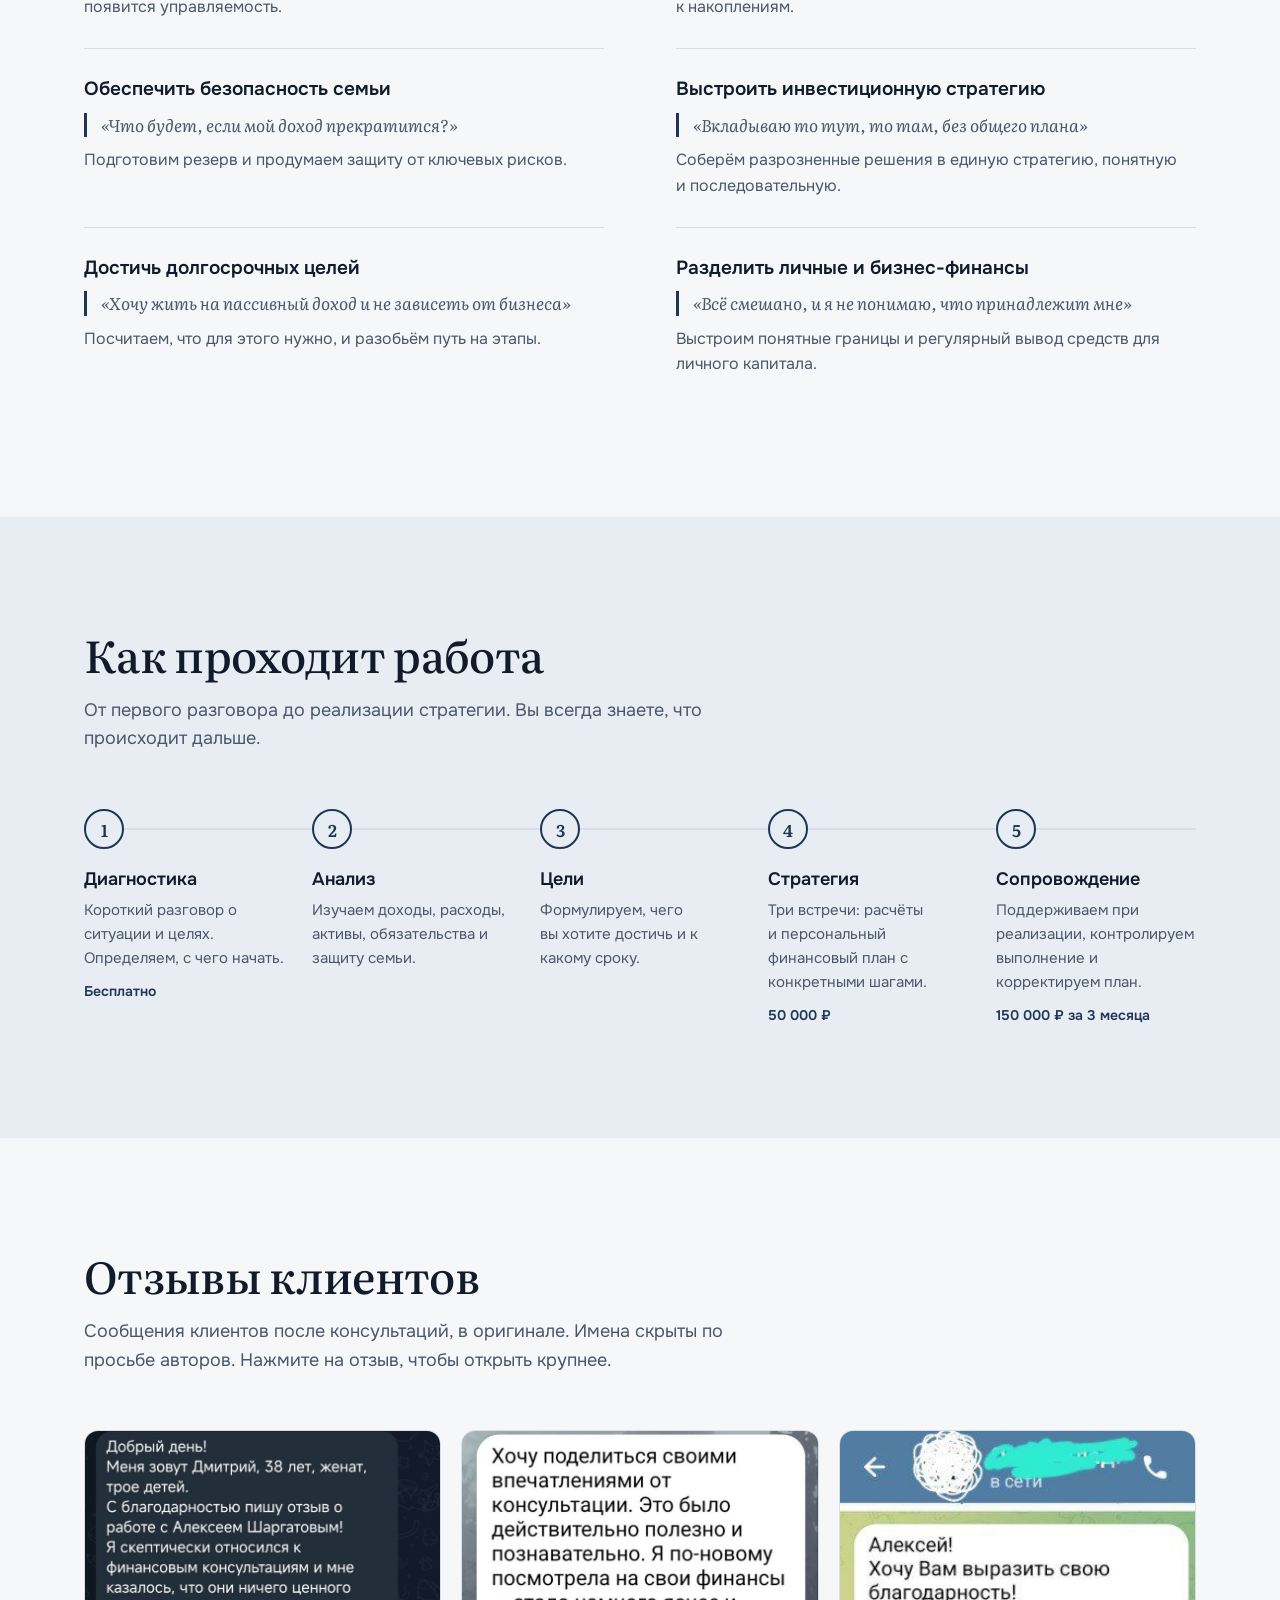
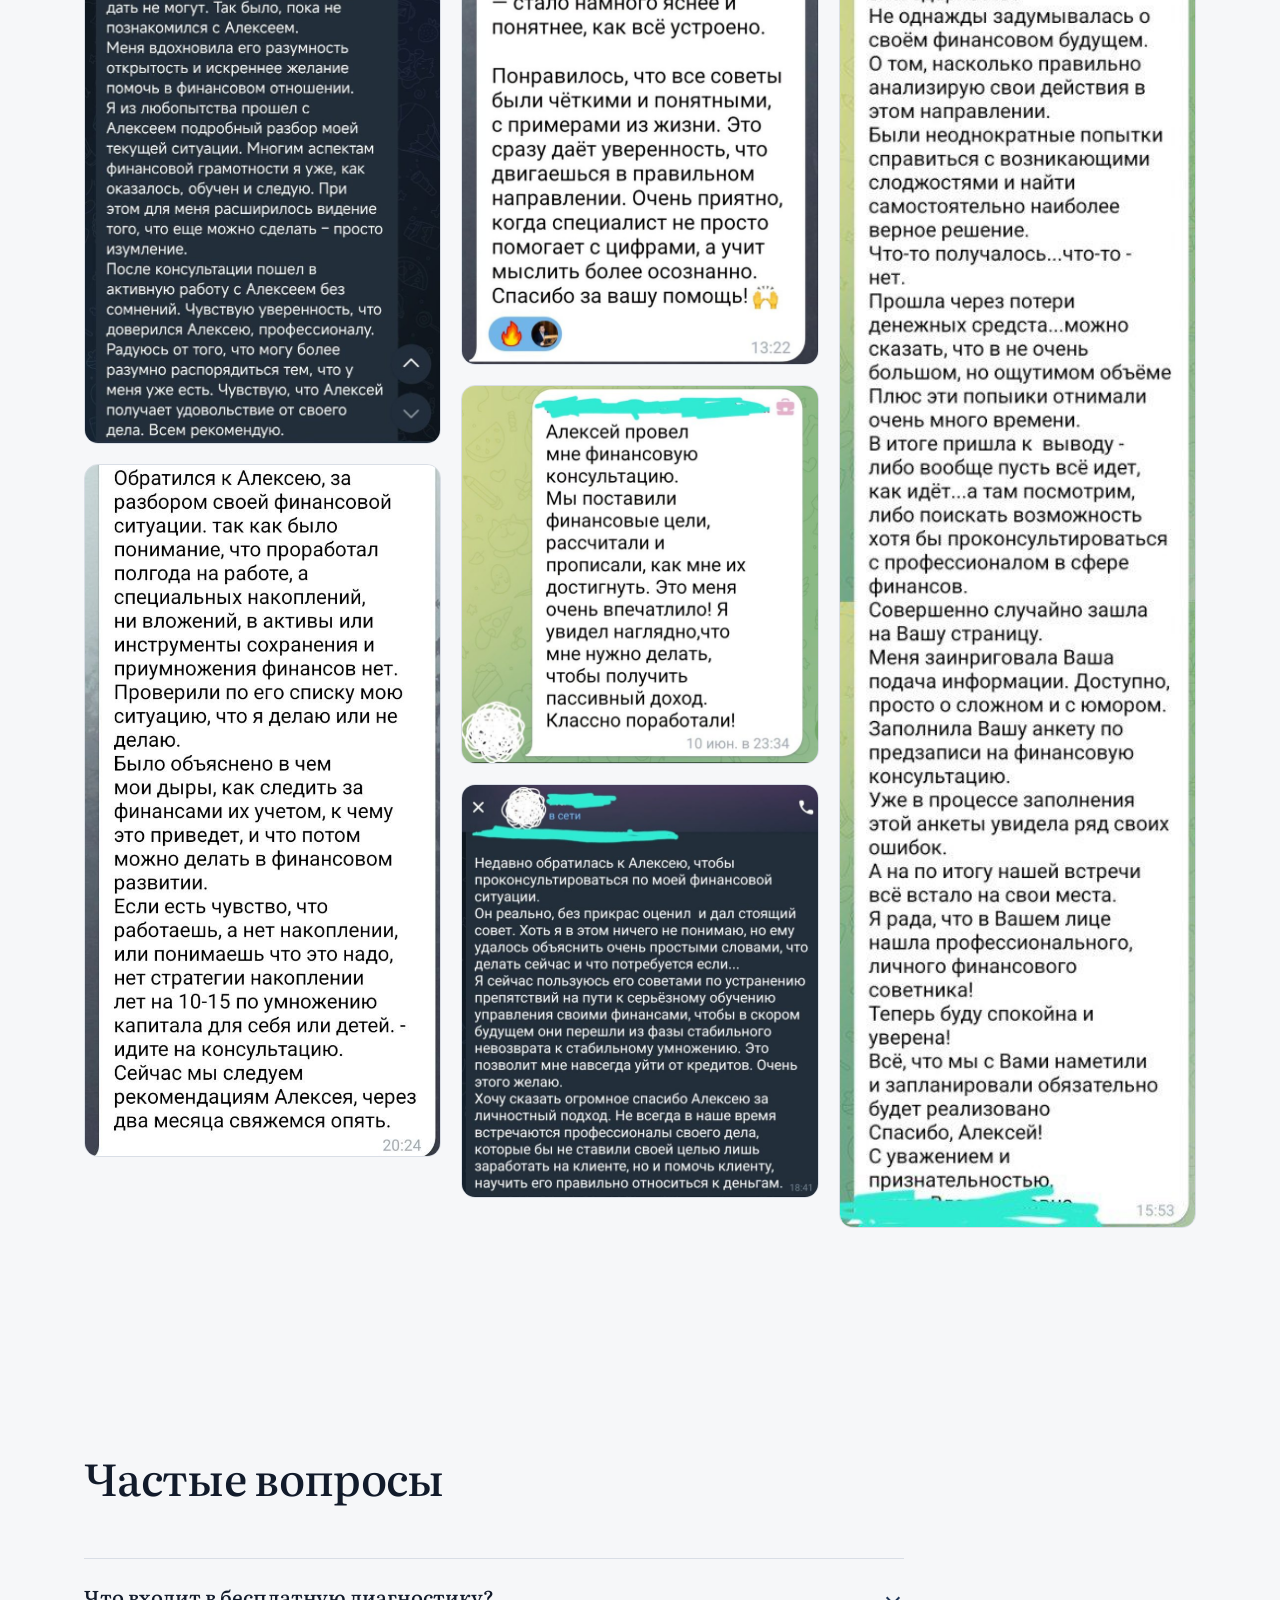
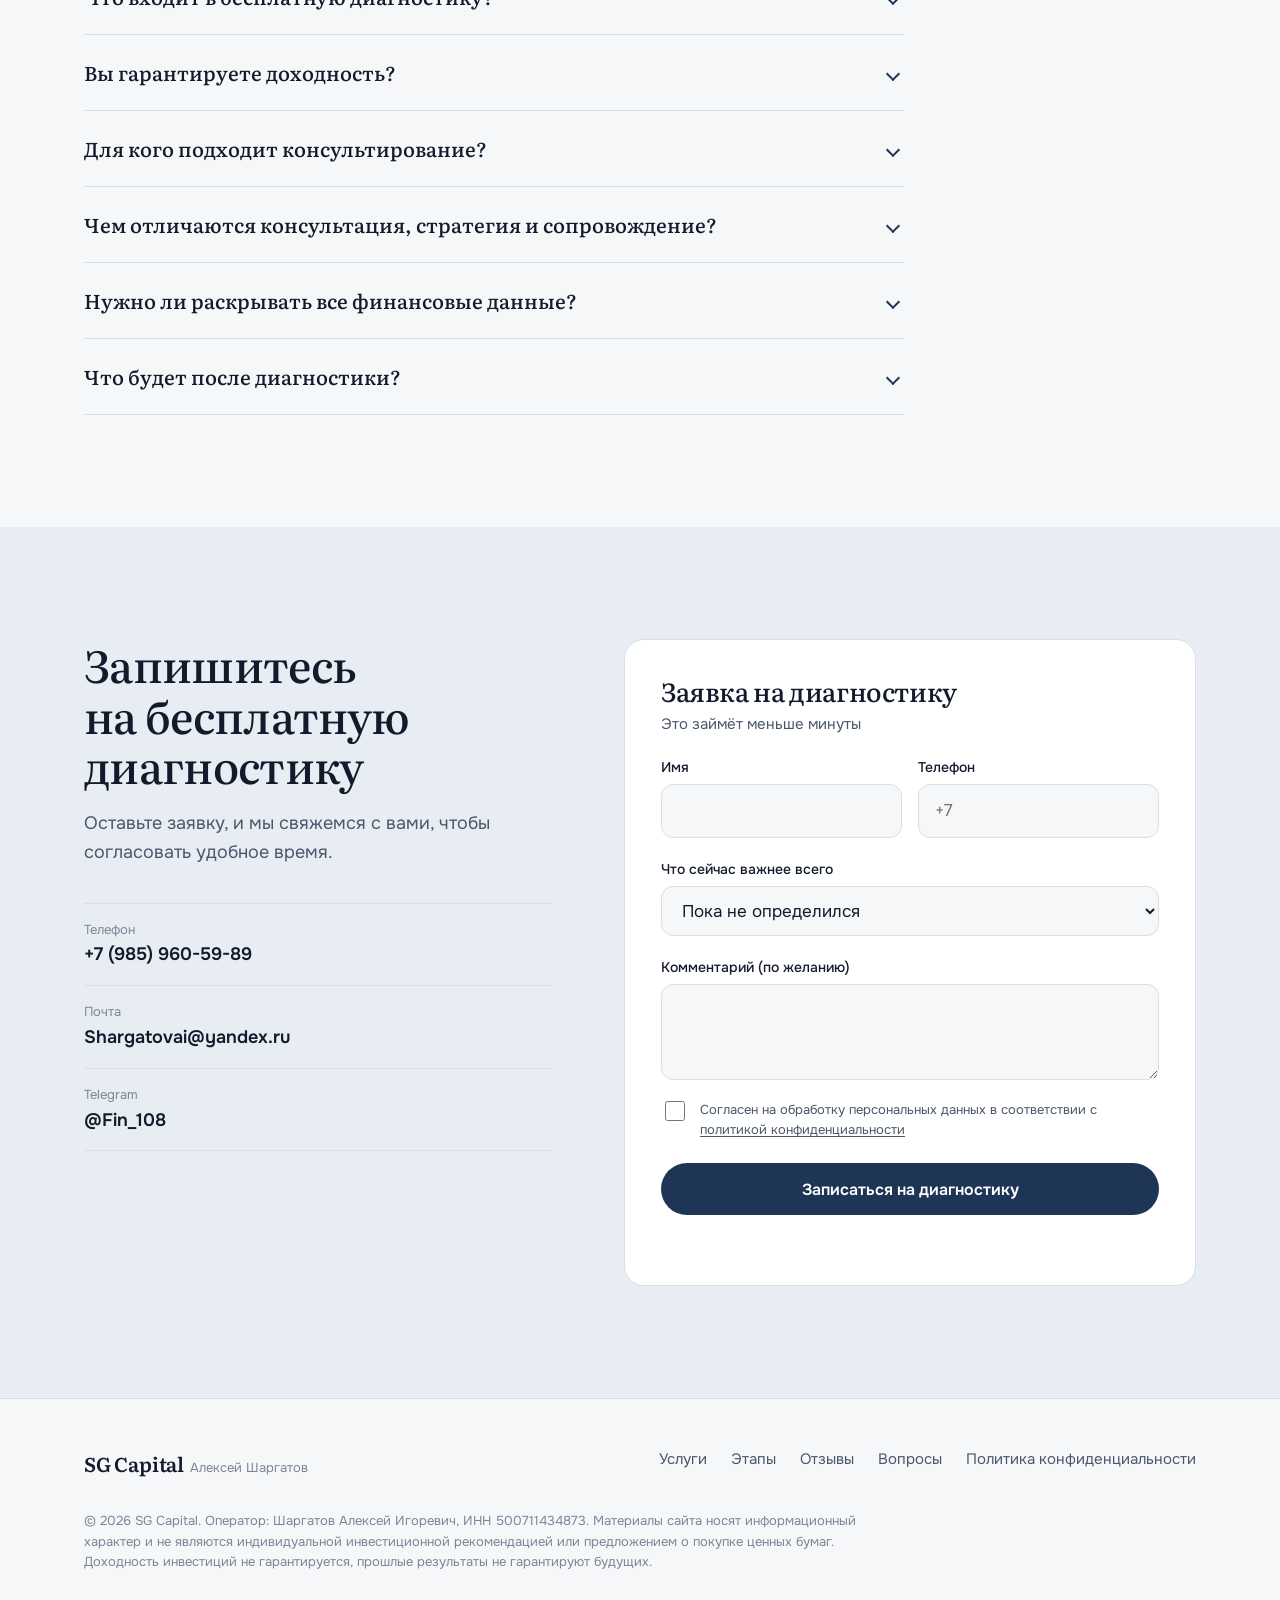
==== commit d4f1e5c2: "Оператор ПДн (ФИО, ИНН) в политике, подвале и JSON-LD; фото в блоке Обо мне не сплющивается Co-Autho" ====
--- a/index.html
+++ b/index.html
@@ -3,13 +3,13 @@
 <head>
 <meta charset="UTF-8">
 <meta name="viewport" content="width=device-width, initial-scale=1.0">
-<title>Финансовый советник Алексей Шаргатов — SG Capital: личная финансовая система и стратегия</title>
+<title>Финансовый советник Алексей Шаргатов - SG Capital: личная финансовая система и стратегия</title>
 <meta name="description" content="Персональное финансовое консультирование для предпринимателей и руководителей: финансовое планирование, управление денежными потоками, защита и формирование капитала. Бесплатная диагностика 15–30 минут.">
 <link rel="canonical" href="https://murzzsite.github.io/sg-capital/">
 <meta name="theme-color" content="#F6F7F4">
 <meta property="og:type" content="website">
 <meta property="og:locale" content="ru_RU">
-<meta property="og:title" content="SG Capital — персональное финансовое консультирование">
+<meta property="og:title" content="SG Capital - персональное финансовое консультирование">
 <meta property="og:description" content="Превращаем высокий доход в работающую финансовую систему: анализ, цели, персональная стратегия и сопровождение.">
 <meta property="og:url" content="https://murzzsite.github.io/sg-capital/">
 <link rel="icon" href="data:image/svg+xml,%3Csvg xmlns='http://www.w3.org/2000/svg' viewBox='0 0 40 40'%3E%3Crect width='40' height='40' rx='10' fill='%231F3556'/%3E%3Cpath d='M12 25c0 2 2 3.5 5 3.5s4.5-1.2 4.5-3-1.8-2.6-4.5-3.2-4.5-1.4-4.5-3.4S14.5 12 17.500 12 22.500 13.500 22.500 15.500' fill='none' stroke='%23fff' stroke-width='2.400' stroke-linecap='round'/%3E%3Cpath d='M29 14.500c-.8-1.500-2.200-2.300-4-2.300-2.700 0-4.300 2-4.300 4.600v6.400c0 2.600 1.600 4.600 4.300 4.600 1.800 0 3.200-.8 4-2.300v-3h-4' fill='none' stroke='%23fff' stroke-width='2.400' stroke-linecap='round' stroke-linejoin='round'/%3E%3C/svg%3E">
@@ -34,7 +34,8 @@
   "email": "Shargatovai@yandex.ru",
   "sameAs": ["https://t.me/Fin_108"],
   "image": "https://murzzsite.github.io/sg-capital/img/logo.png",
-  "founder": { "@type": "Person", "name": "Алексей Шаргатов", "jobTitle": "Финансовый советник" },
+  "taxID": "500711434873",
+  "founder": { "@type": "Person", "name": "Алексей Шаргатов", "alternateName": "Шаргатов Алексей Игоревич", "jobTitle": "Финансовый советник" },
   "makesOffer": [
     { "@type": "Offer", "name": "Бесплатная финансовая диагностика", "price": "0", "priceCurrency": "RUB" },
     { "@type": "Offer", "name": "Индивидуальная консультация", "price": "10000", "priceCurrency": "RUB" },
@@ -51,7 +52,7 @@
     { "@type": "Question", "name": "Что входит в бесплатную диагностику?", "acceptedAnswer": { "@type": "Answer", "text": "Короткий разговор на 15–30 минут: мы смотрим, как устроены ваши доходы, расходы и цели, и определяем, с чего стоит начать. Это ни к чему не обязывает." } },
     { "@type": "Question", "name": "Вы гарантируете доходность?", "acceptedAnswer": { "@type": "Answer", "text": "Нет. Никто не вправе гарантировать доходность инвестиций. Мы работаем над структурой, рисками и дисциплиной, а решения о вложениях вы принимаете сами." } },
     { "@type": "Question", "name": "Для кого подходит консультирование?", "acceptedAnswer": { "@type": "Answer", "text": "Для предпринимателей, руководителей и специалистов с доходом от 250 000 рублей в месяц, которые хотят систематизировать финансы и сформировать капитал." } },
-    { "@type": "Question", "name": "Чем отличаются консультация, стратегия и сопровождение?", "acceptedAnswer": { "@type": "Answer", "text": "Консультация (10 000 ₽, 60 минут) — разбор одного финансового вопроса и рекомендации. Стратегия (50 000 ₽, 3 встречи) — анализ, цели, расчёты и персональный финансовый план. Сопровождение (150 000 ₽ за 3 месяца) — поддержка при реализации, контроль выполнения и корректировка плана." } },
+    { "@type": "Question", "name": "Чем отличаются консультация, стратегия и сопровождение?", "acceptedAnswer": { "@type": "Answer", "text": "Консультация (10 000 ₽, 60 минут) - разбор одного финансового вопроса и рекомендации. Стратегия (50 000 ₽, 3 встречи) - анализ, цели, расчёты и персональный финансовый план. Сопровождение (150 000 ₽ за 3 месяца) - поддержка при реализации, контроль выполнения и корректировка плана." } },
     { "@type": "Question", "name": "Нужно ли раскрывать все финансовые данные?", "acceptedAnswer": { "@type": "Answer", "text": "На диагностике достаточно общей картины. Подробные цифры понадобятся при работе над стратегией, и вы сами решаете, чем делиться." } },
     { "@type": "Question", "name": "Что будет после диагностики?", "acceptedAnswer": { "@type": "Answer", "text": "Вы получите понимание, где сейчас ваши финансы и что имеет смысл делать дальше. Если вам нужна более глубокая работа, предложим подходящий формат: консультацию, стратегию или сопровождение." } }
   ]
@@ -67,7 +68,7 @@
 
 <header class="header" id="header">
   <div class="wrap header__inner">
-    <a href="#top" class="logo" aria-label="SG Capital — на главную">
+    <a href="#top" class="logo" aria-label="SG Capital - на главную">
       <img class="logo__mark" src="img/logo.png" width="40" height="41" alt="">
       <span class="logo__text">SG Capital<small>финансовый советник</small></span>
     </a>
@@ -144,7 +145,7 @@
     </figure>
     <div class="about__body">
       <h2>Обо мне и подходе к работе</h2>
-      <p>Я финансовый советник. Моя работа — помочь людям с высоким доходом навести порядок в личных финансах и создать капитал, который защищает семью и приближает к долгосрочным целям.</p>
+      <p>Я финансовый советник. Моя работа - помочь людям с высоким доходом навести порядок в личных финансах и создать капитал, который защищает семью и приближает к долгосрочным целям.</p>
       <p>Со мной удобно тем, кто привык решать вопросы предметно: сначала анализ и цифры, затем понятный план и поддержка, пока он внедряется.</p>
       <ul class="about__areas">
         <li>Персональная финансовая система</li>
@@ -306,7 +307,7 @@
       </details>
       <details>
         <summary>Чем отличаются консультация, стратегия и сопровождение?</summary>
-        <p>Консультация (10 000 ₽, 60 минут) — разбор одного финансового вопроса и рекомендации. Стратегия (50 000 ₽, 3 встречи) — анализ, цели, расчёты и персональный финансовый план. Сопровождение (150 000 ₽ за 3 месяца) — поддержка при реализации, контроль выполнения и корректировка плана.</p>
+        <p>Консультация (10 000 ₽, 60 минут) - разбор одного финансового вопроса и рекомендации. Стратегия (50 000 ₽, 3 встречи) - анализ, цели, расчёты и персональный финансовый план. Сопровождение (150 000 ₽ за 3 месяца) - поддержка при реализации, контроль выполнения и корректировка плана.</p>
       </details>
       <details>
         <summary>Нужно ли раскрывать все финансовые данные?</summary>
@@ -374,7 +375,7 @@
         <a href="privacy.html">Политика конфиденциальности</a>
       </nav>
     </div>
-    <p class="footer__legal">© <span id="year">2026</span> SG Capital. Материалы сайта носят информационный характер и не являются индивидуальной инвестиционной рекомендацией или предложением о покупке ценных бумаг. Доходность инвестиций не гарантируется, прошлые результаты не гарантируют будущих.</p>
+    <p class="footer__legal">© <span id="year">2026</span> SG Capital. Оператор: Шаргатов Алексей Игоревич, ИНН 500711434873. Материалы сайта носят информационный характер и не являются индивидуальной инвестиционной рекомендацией или предложением о покупке ценных бумаг. Доходность инвестиций не гарантируется, прошлые результаты не гарантируют будущих.</p>
   </div>
 </footer>
 
--- a/styles.css
+++ b/styles.css
@@ -136,8 +136,9 @@
 
 /* ---------- About ---------- */
 .about { display: grid; grid-template-columns: 380px 1fr; gap: 80px; align-items: start; }
-.portrait { position: relative; margin: 0; border-radius: 20px; overflow: hidden; background: var(--accent-dark); }
-.portrait img { width: 100%; height: auto; aspect-ratio: 4 / 5; object-fit: cover; }
+.portrait { position: relative; margin: 0; border-radius: 20px; overflow: hidden; background: var(--accent-dark); width: 100%; aspect-ratio: 4 / 5; }
+@supports not (aspect-ratio: 1) { .portrait { height: 0; padding-bottom: 125%; } }
+.portrait img { position: absolute; inset: 0; width: 100%; height: 100%; max-width: none; object-fit: cover; object-position: 50% 20%; }
 .portrait figcaption { position: absolute; left: 0; right: 0; bottom: 0; padding: 56px 24px 22px; color: #fff; background: linear-gradient(to top, rgba(10,16,28,.85), rgba(10,16,28,0)); display: flex; flex-direction: column; }
 .portrait strong { font-family: var(--font-head); font-weight: 500; font-size: 24px; line-height: 1.2; }
 .portrait span { margin-top: 4px; opacity: .85; font-size: 15px; }
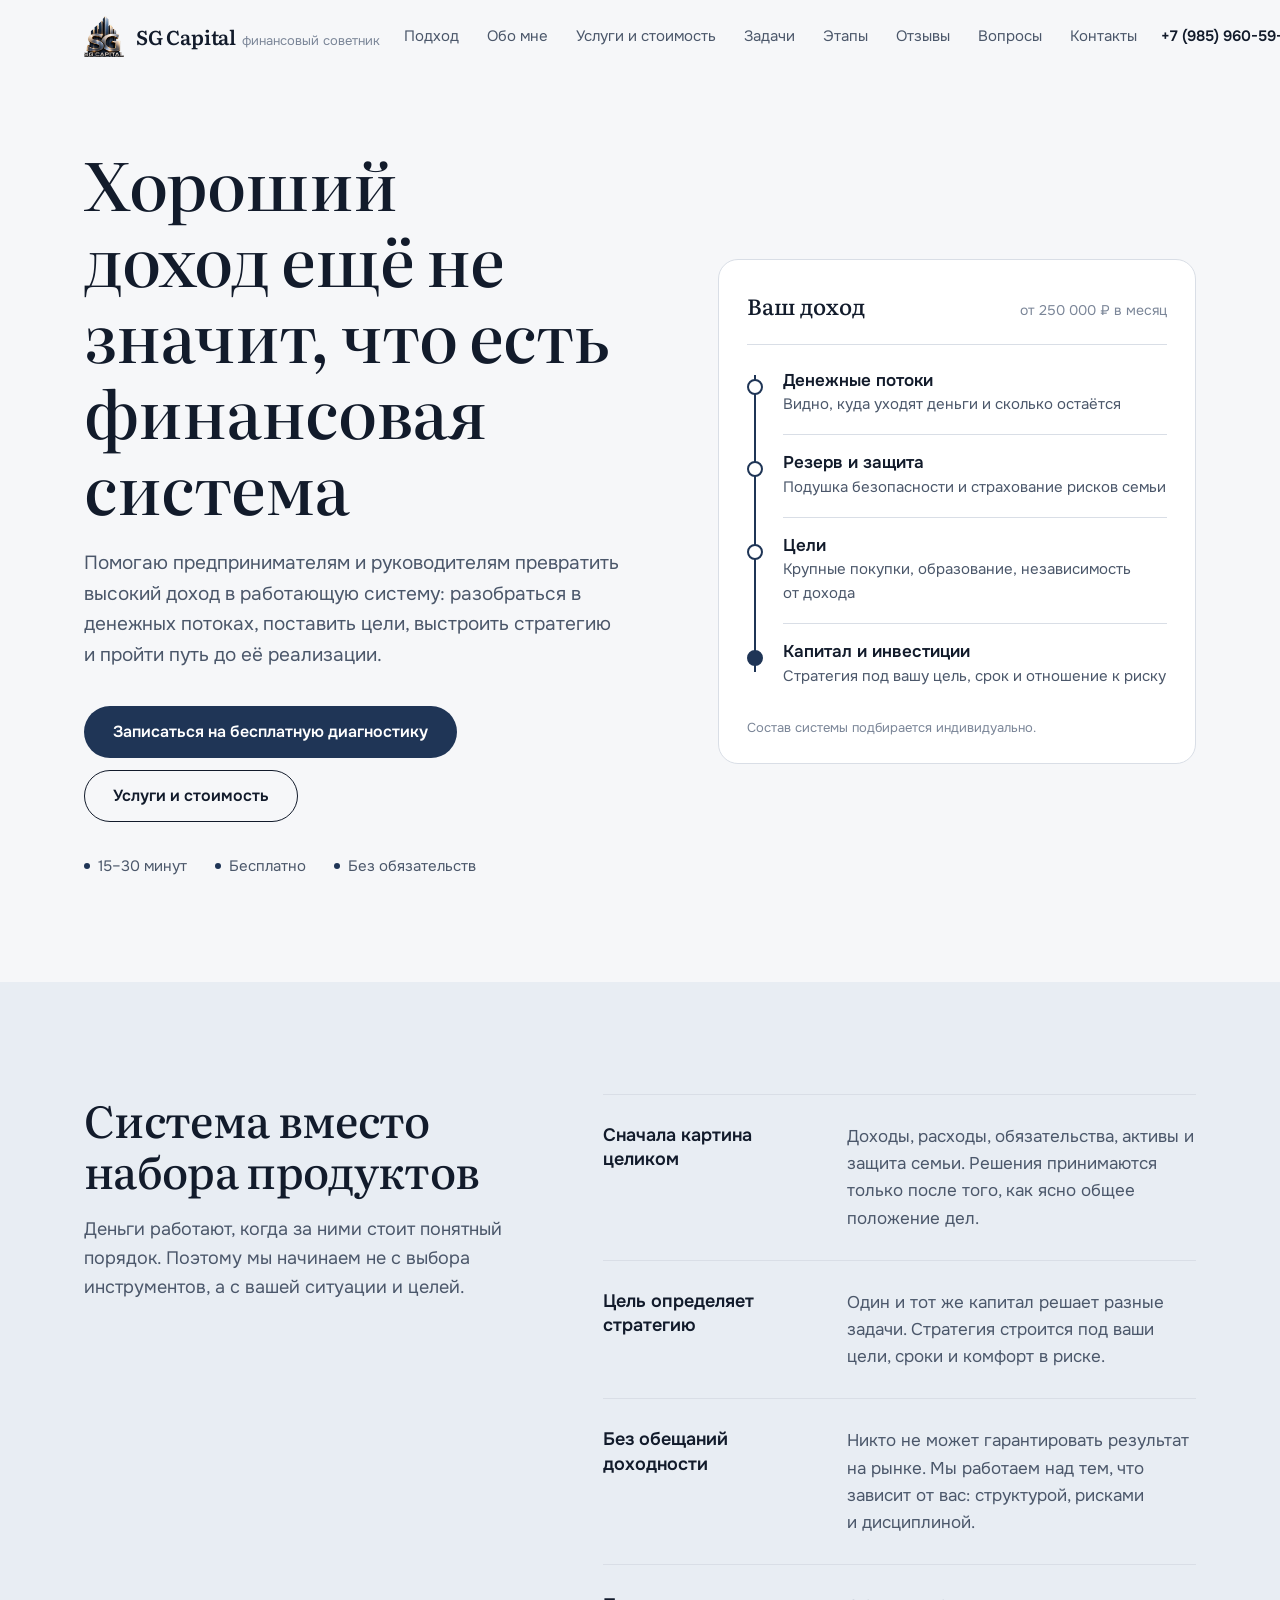
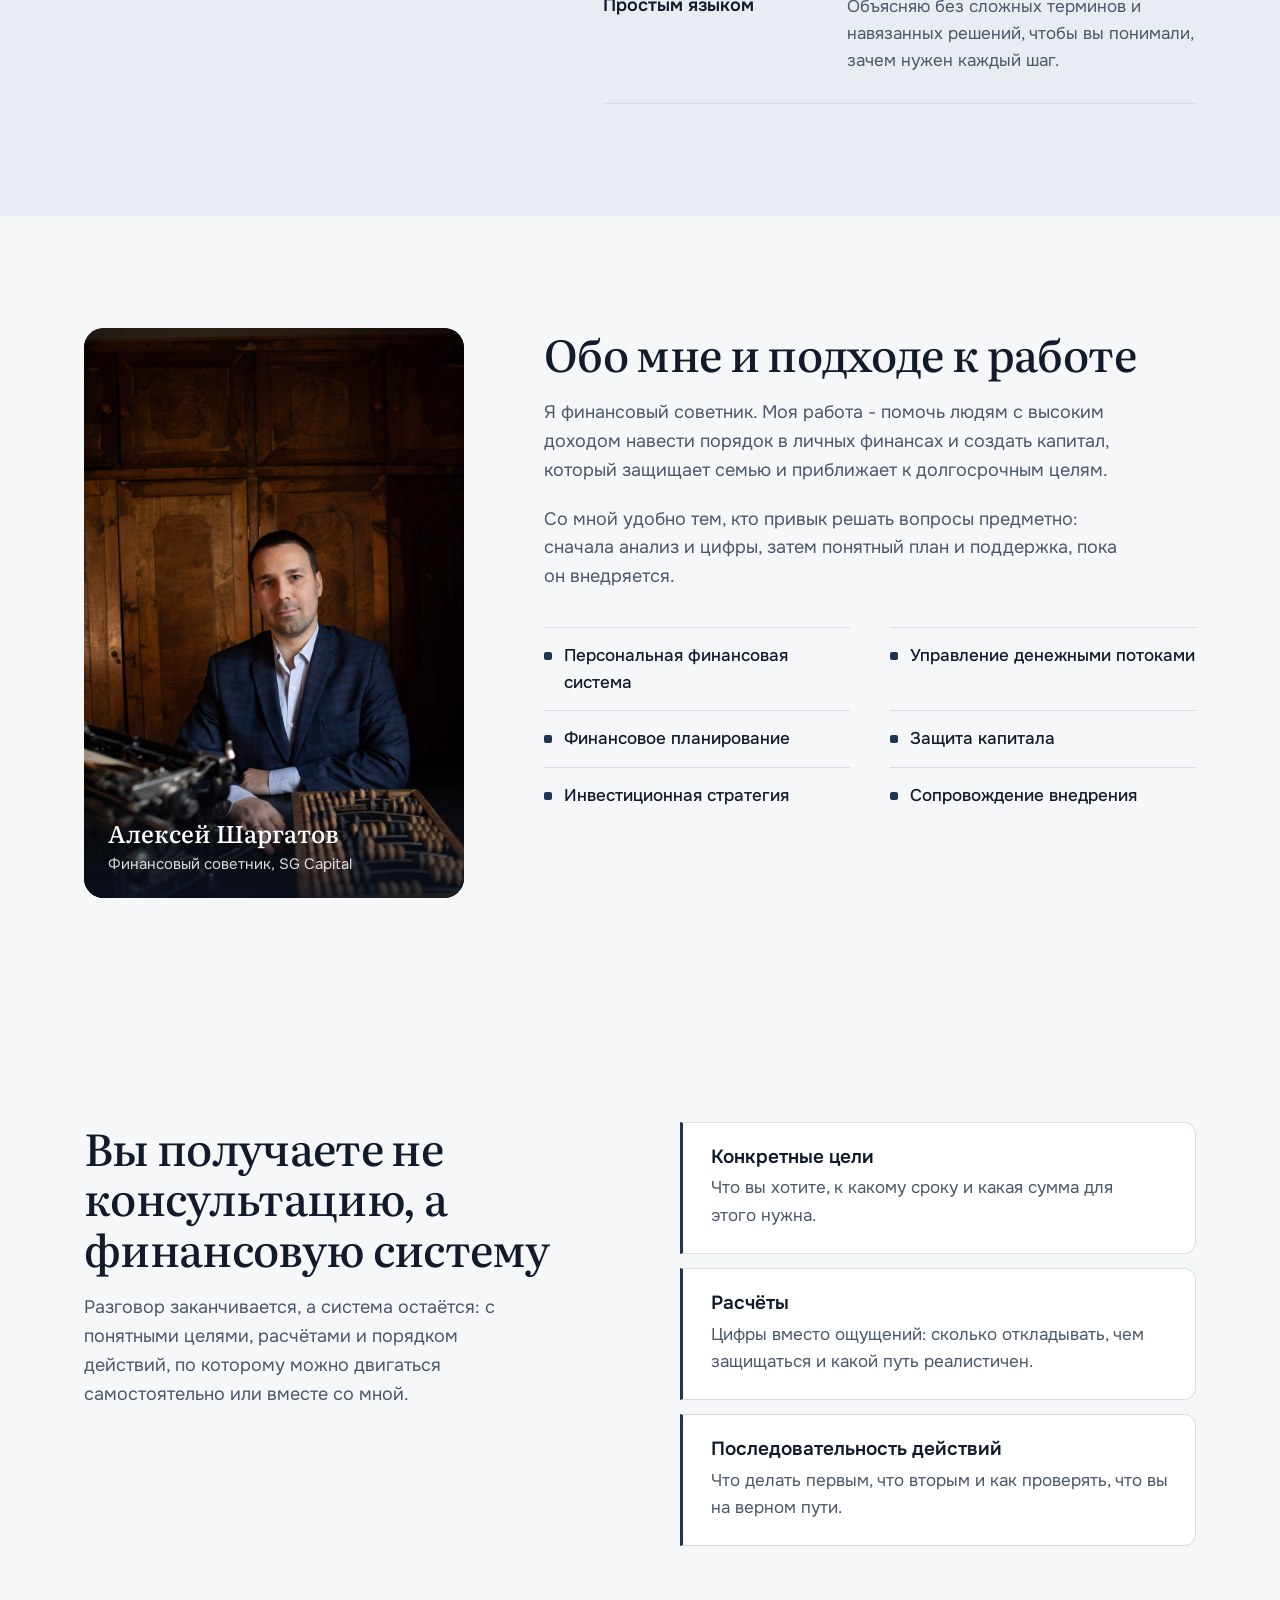
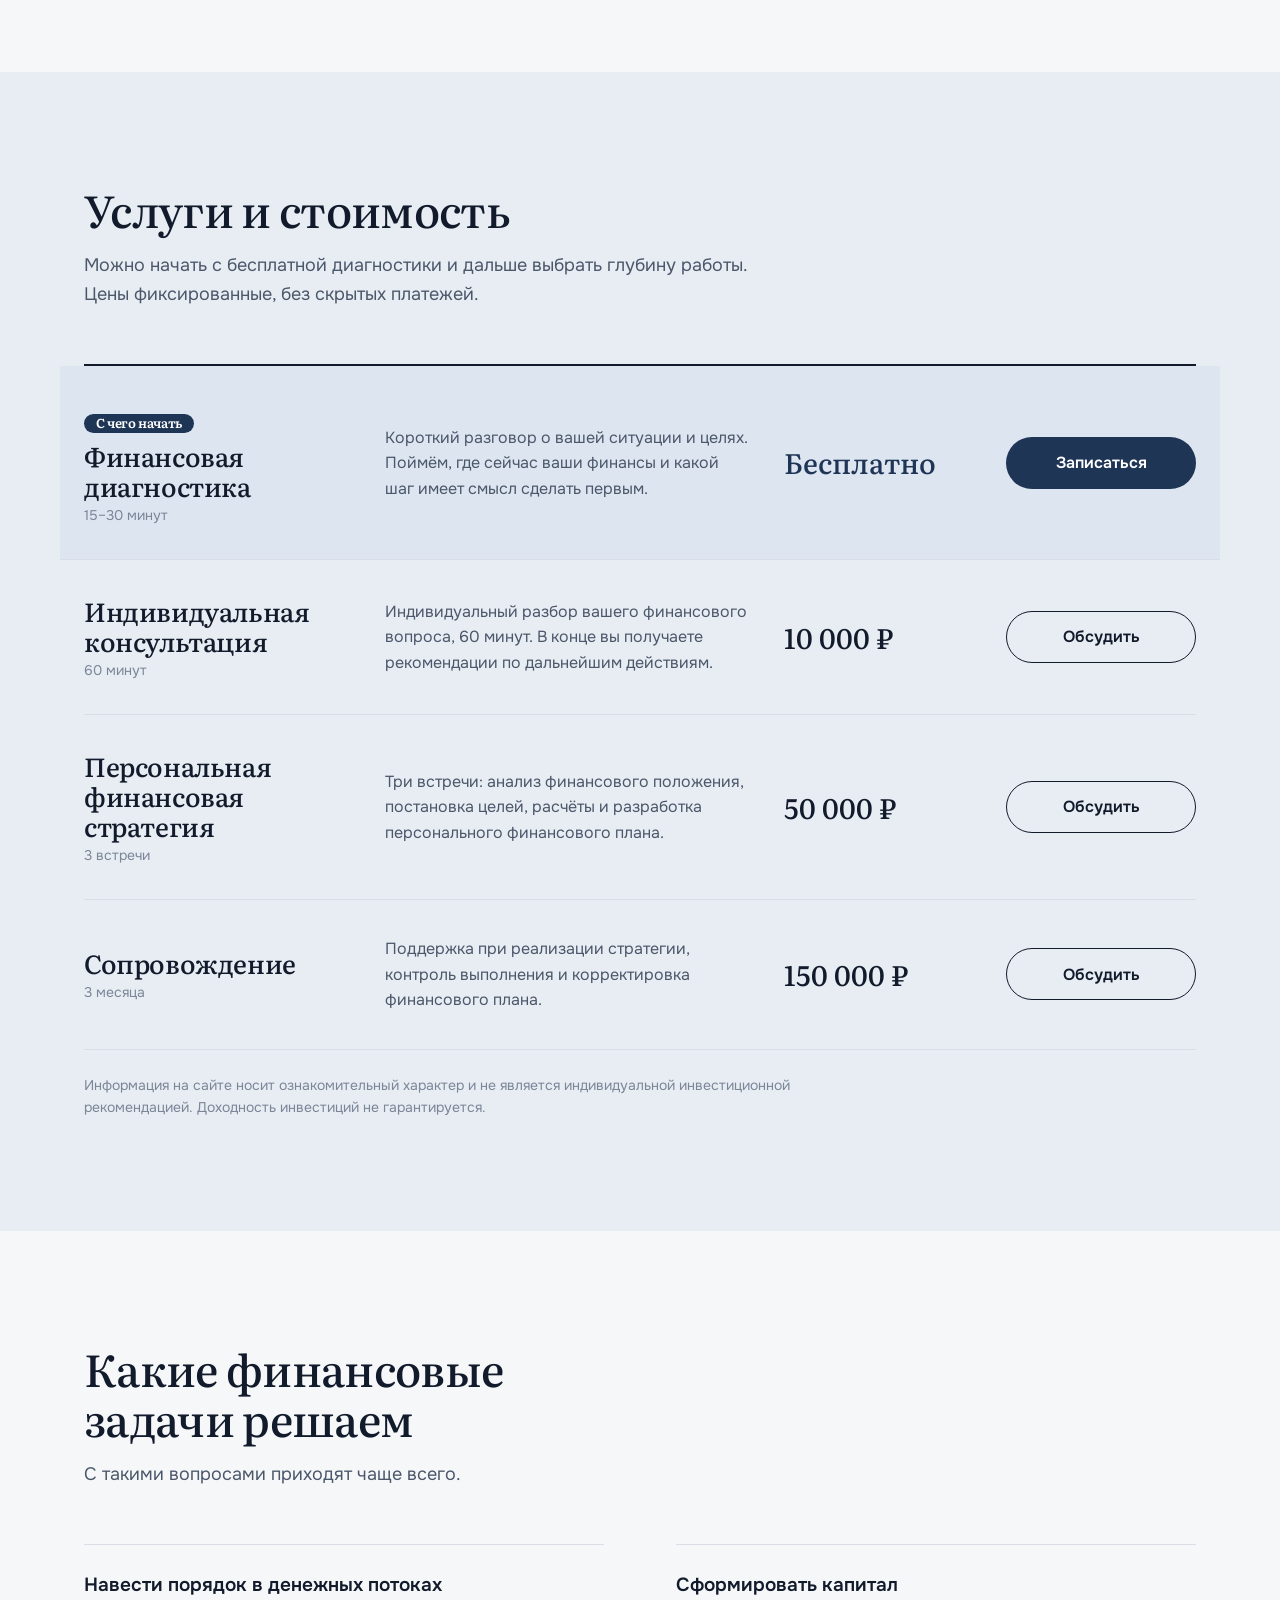
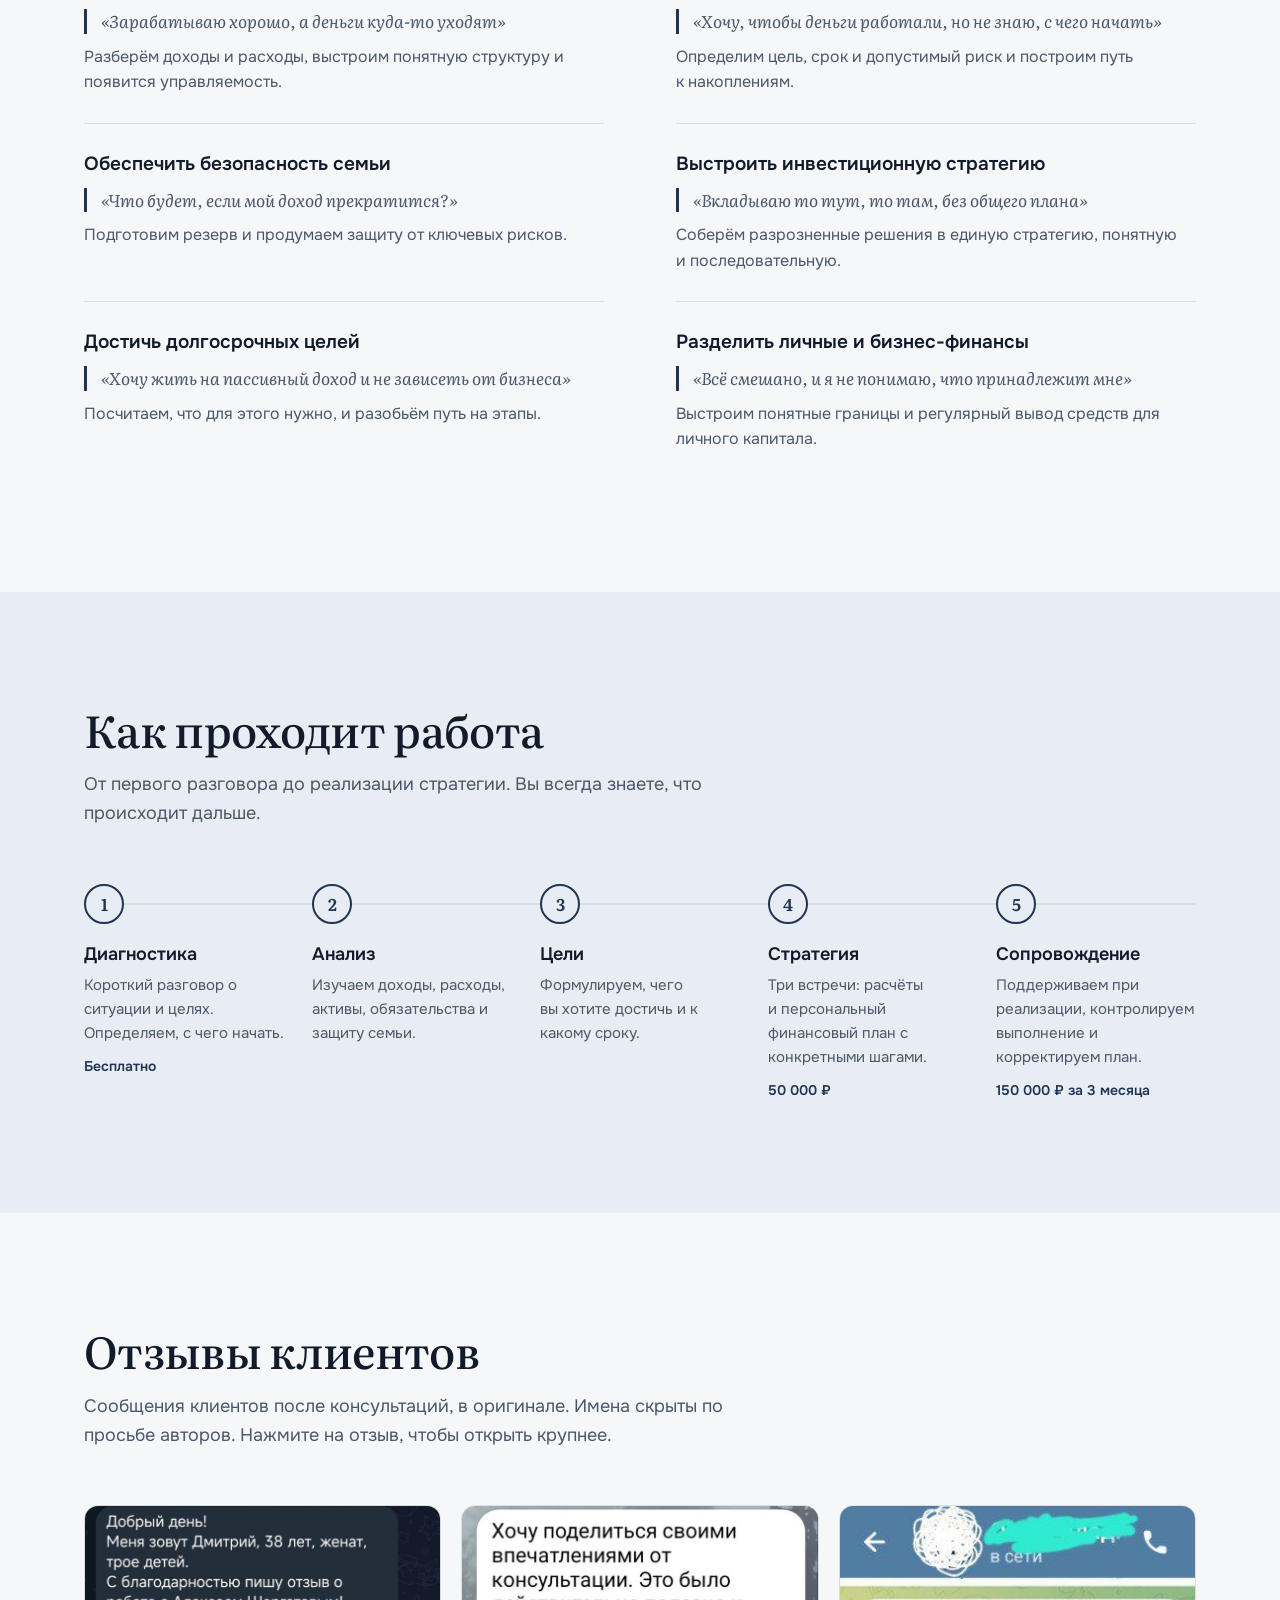
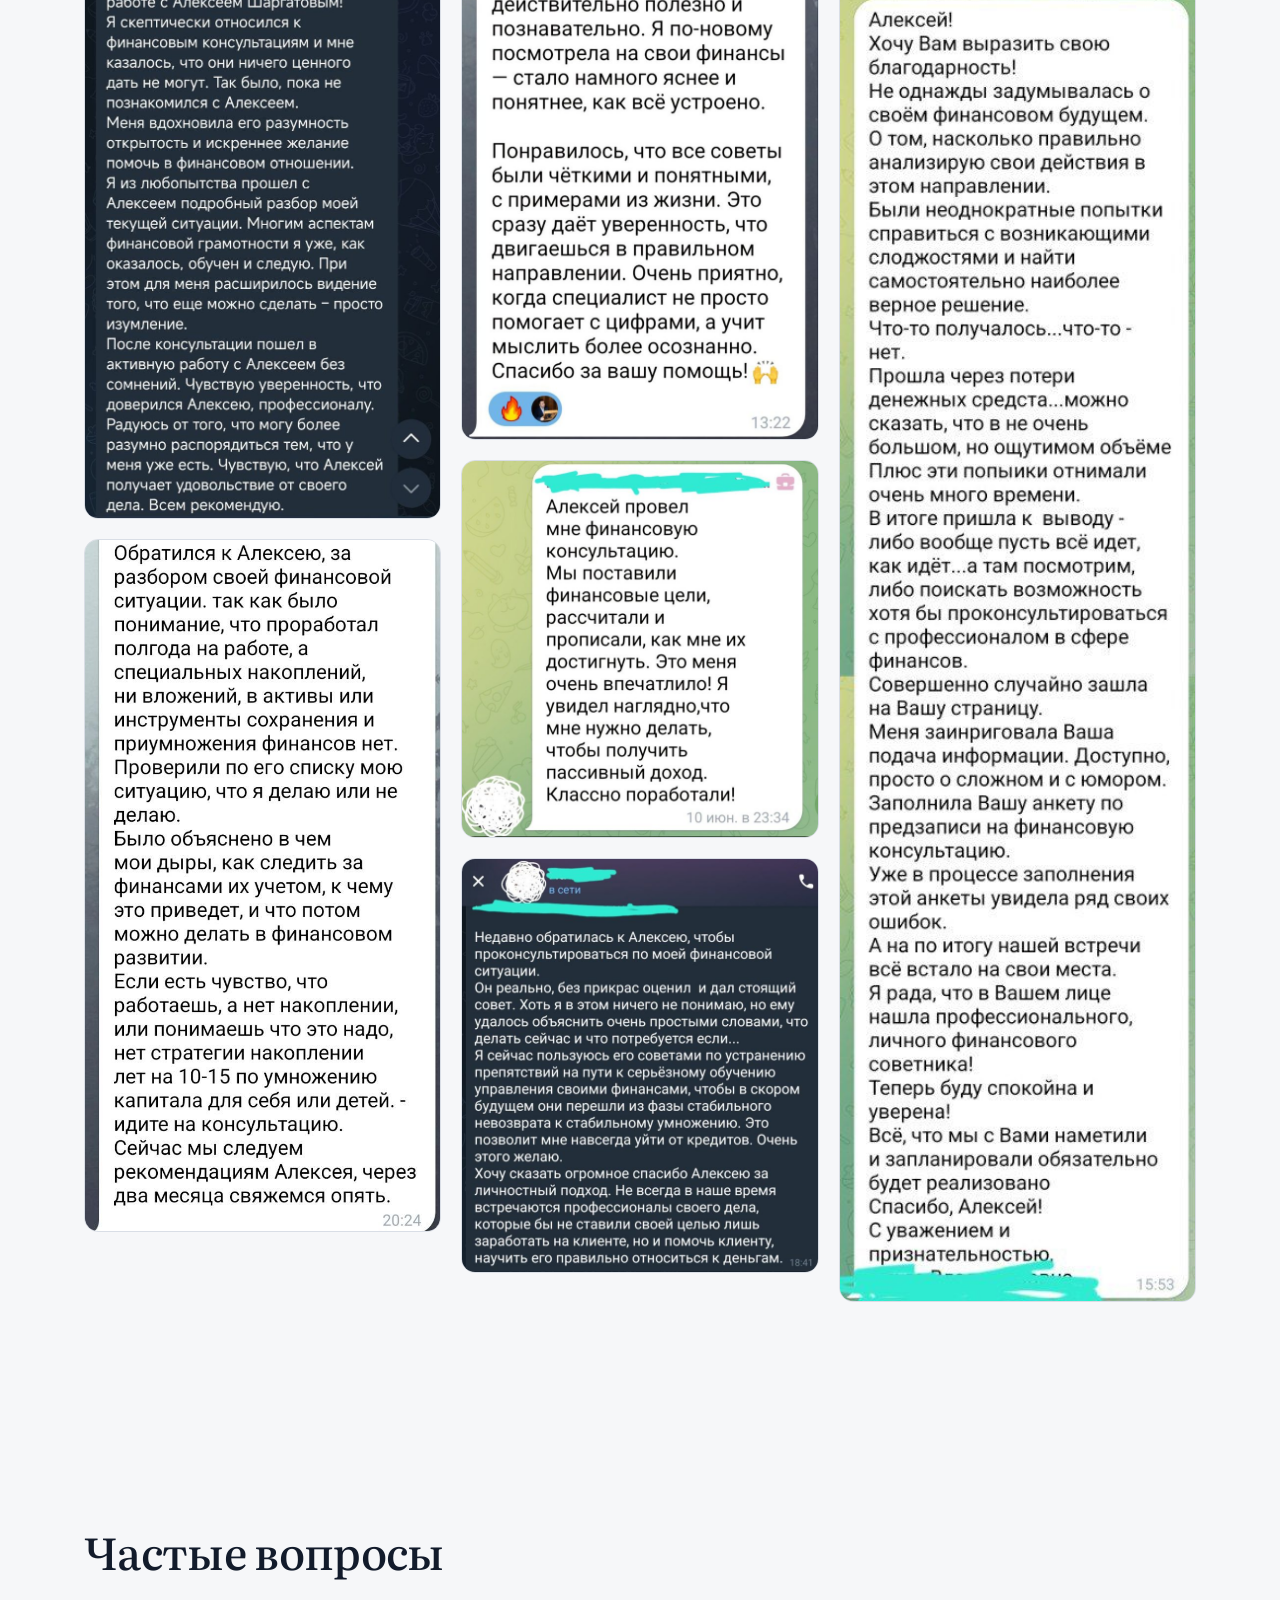
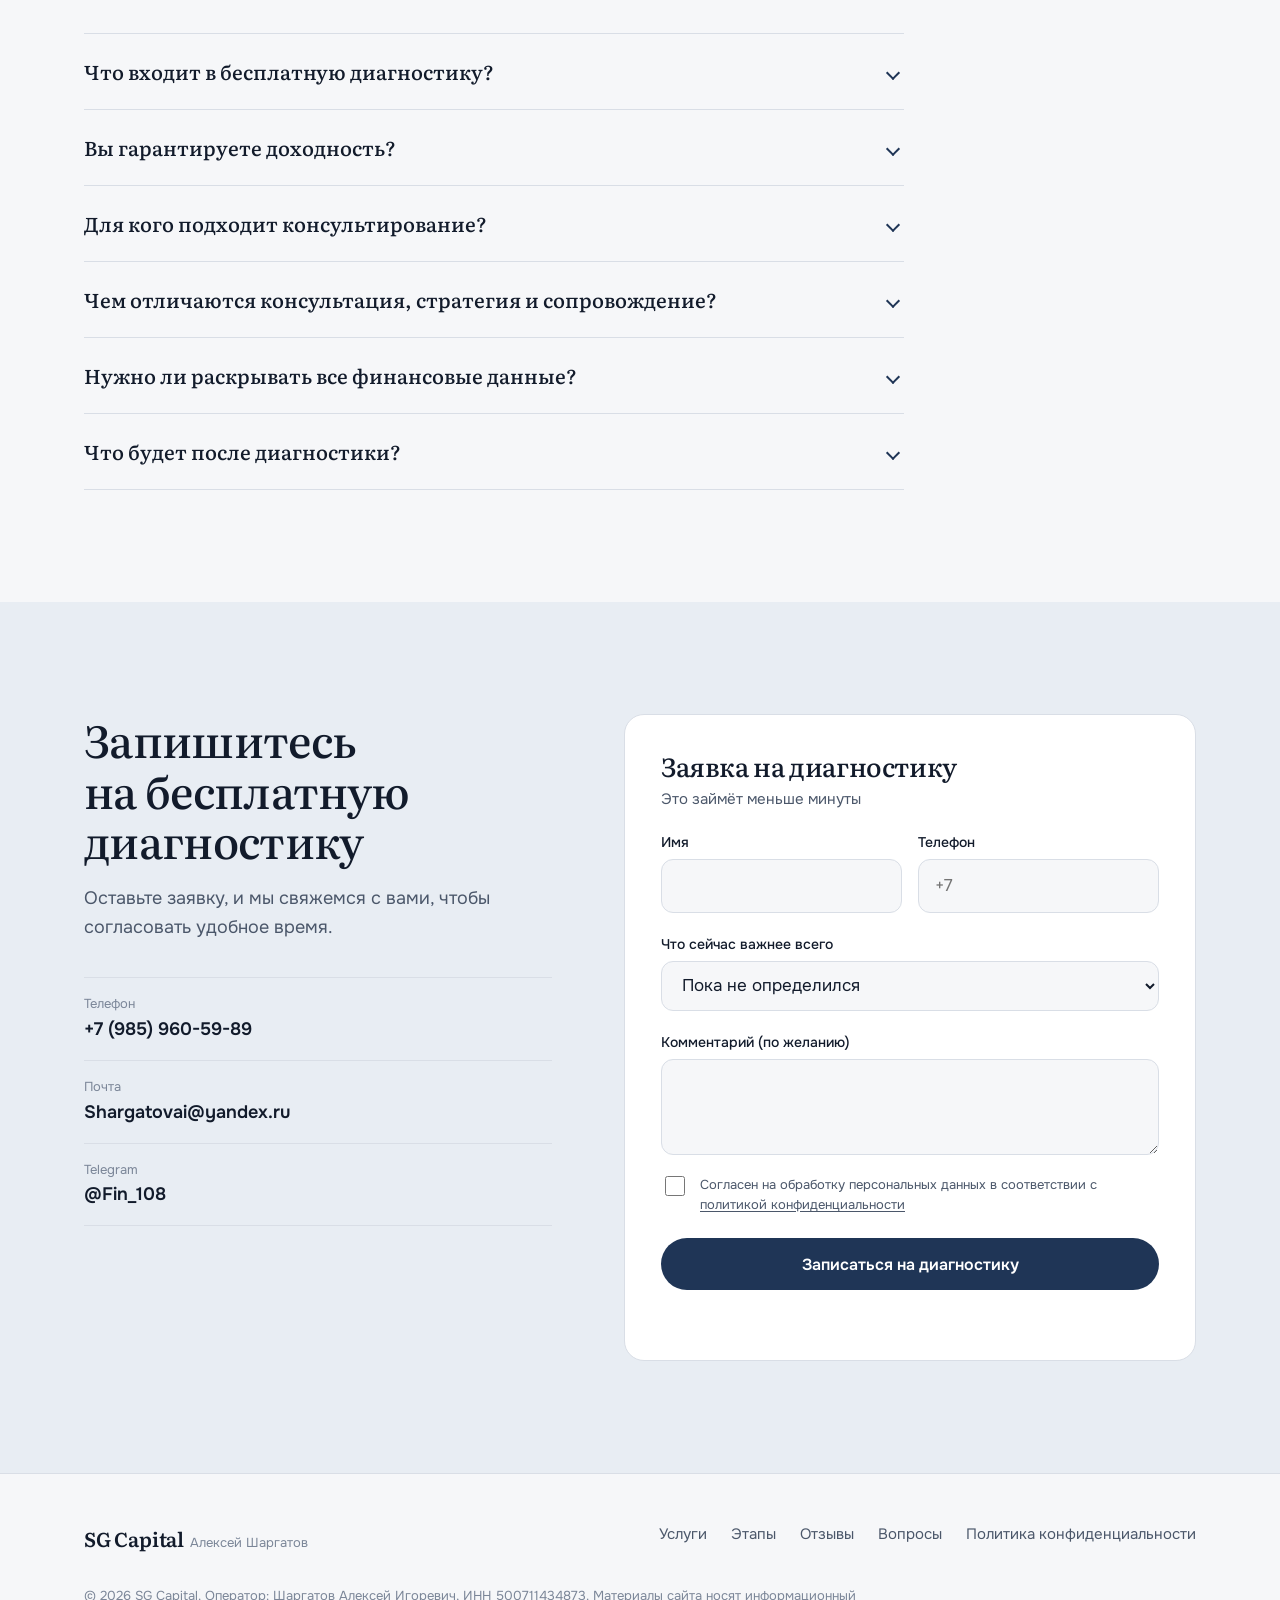
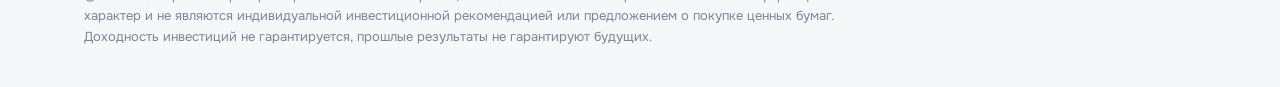
==== commit 82d0ca72: "Фото в блоке Обо мне: оригинал с Яндекс.Диска клиента 2:3, рамка 2:3, без кадрирования и искажений C" ====
--- a/index.html
+++ b/index.html
@@ -140,7 +140,7 @@
 <section class="section" id="about">
   <div class="wrap about">
     <figure class="portrait">
-      <img src="img/alexey.jpg" width="900" height="1125" alt="Алексей Шаргатов, финансовый советник SG Capital" loading="lazy">
+      <img src="img/alexey.jpg?v=2" width="1000" height="1500" alt="Алексей Шаргатов, финансовый советник SG Capital" loading="lazy">
       <figcaption><strong>Алексей Шаргатов</strong><span>Финансовый советник, SG Capital</span></figcaption>
     </figure>
     <div class="about__body">
--- a/styles.css
+++ b/styles.css
@@ -136,9 +136,9 @@
 
 /* ---------- About ---------- */
 .about { display: grid; grid-template-columns: 380px 1fr; gap: 80px; align-items: start; }
-.portrait { position: relative; margin: 0; border-radius: 20px; overflow: hidden; background: var(--accent-dark); width: 100%; aspect-ratio: 4 / 5; }
-@supports not (aspect-ratio: 1) { .portrait { height: 0; padding-bottom: 125%; } }
-.portrait img { position: absolute; inset: 0; width: 100%; height: 100%; max-width: none; object-fit: cover; object-position: 50% 20%; }
+.portrait { position: relative; margin: 0; border-radius: 20px; overflow: hidden; background: var(--accent-dark); width: 100%; aspect-ratio: 2 / 3; }
+@supports not (aspect-ratio: 1) { .portrait { height: 0; padding-bottom: 150%; } }
+.portrait img { position: absolute; inset: 0; width: 100%; height: 100%; max-width: none; object-fit: cover; object-position: 50% 30%; }
 .portrait figcaption { position: absolute; left: 0; right: 0; bottom: 0; padding: 56px 24px 22px; color: #fff; background: linear-gradient(to top, rgba(10,16,28,.85), rgba(10,16,28,0)); display: flex; flex-direction: column; }
 .portrait strong { font-family: var(--font-head); font-weight: 500; font-size: 24px; line-height: 1.2; }
 .portrait span { margin-top: 4px; opacity: .85; font-size: 15px; }
